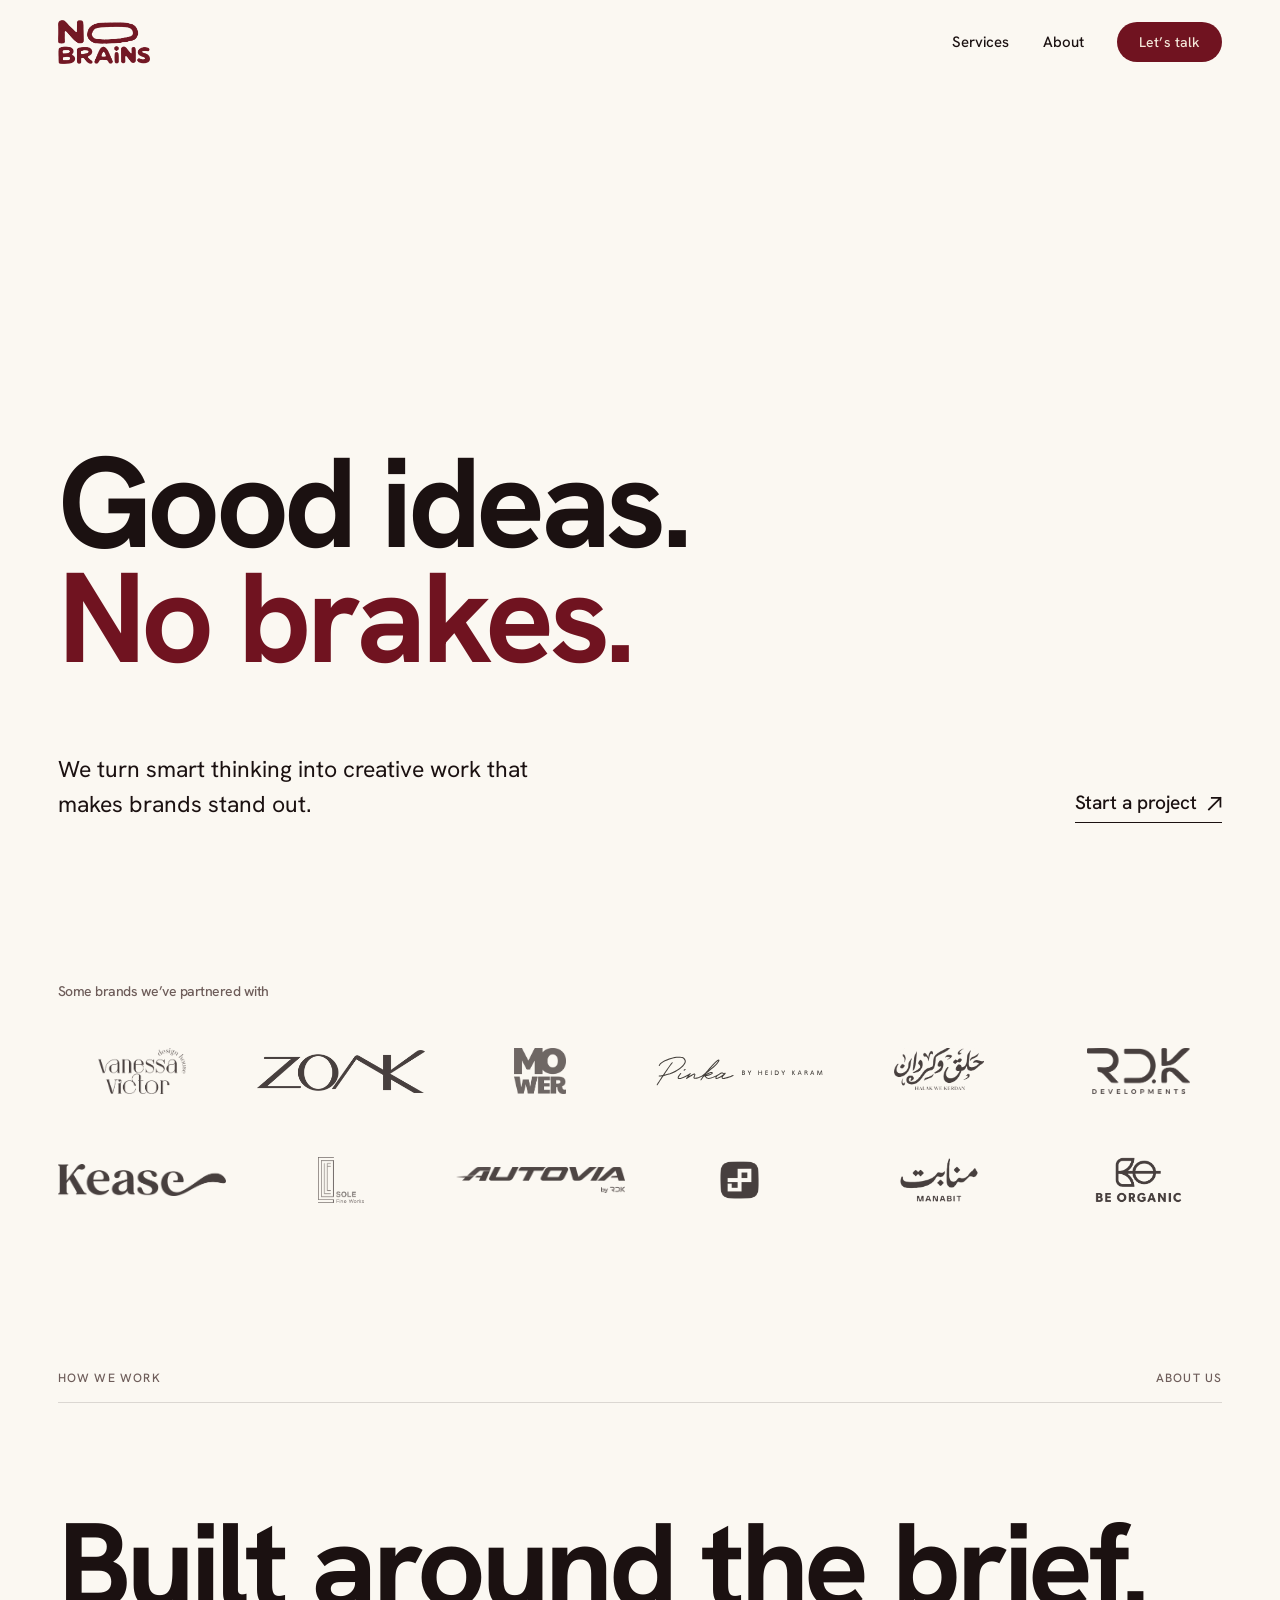
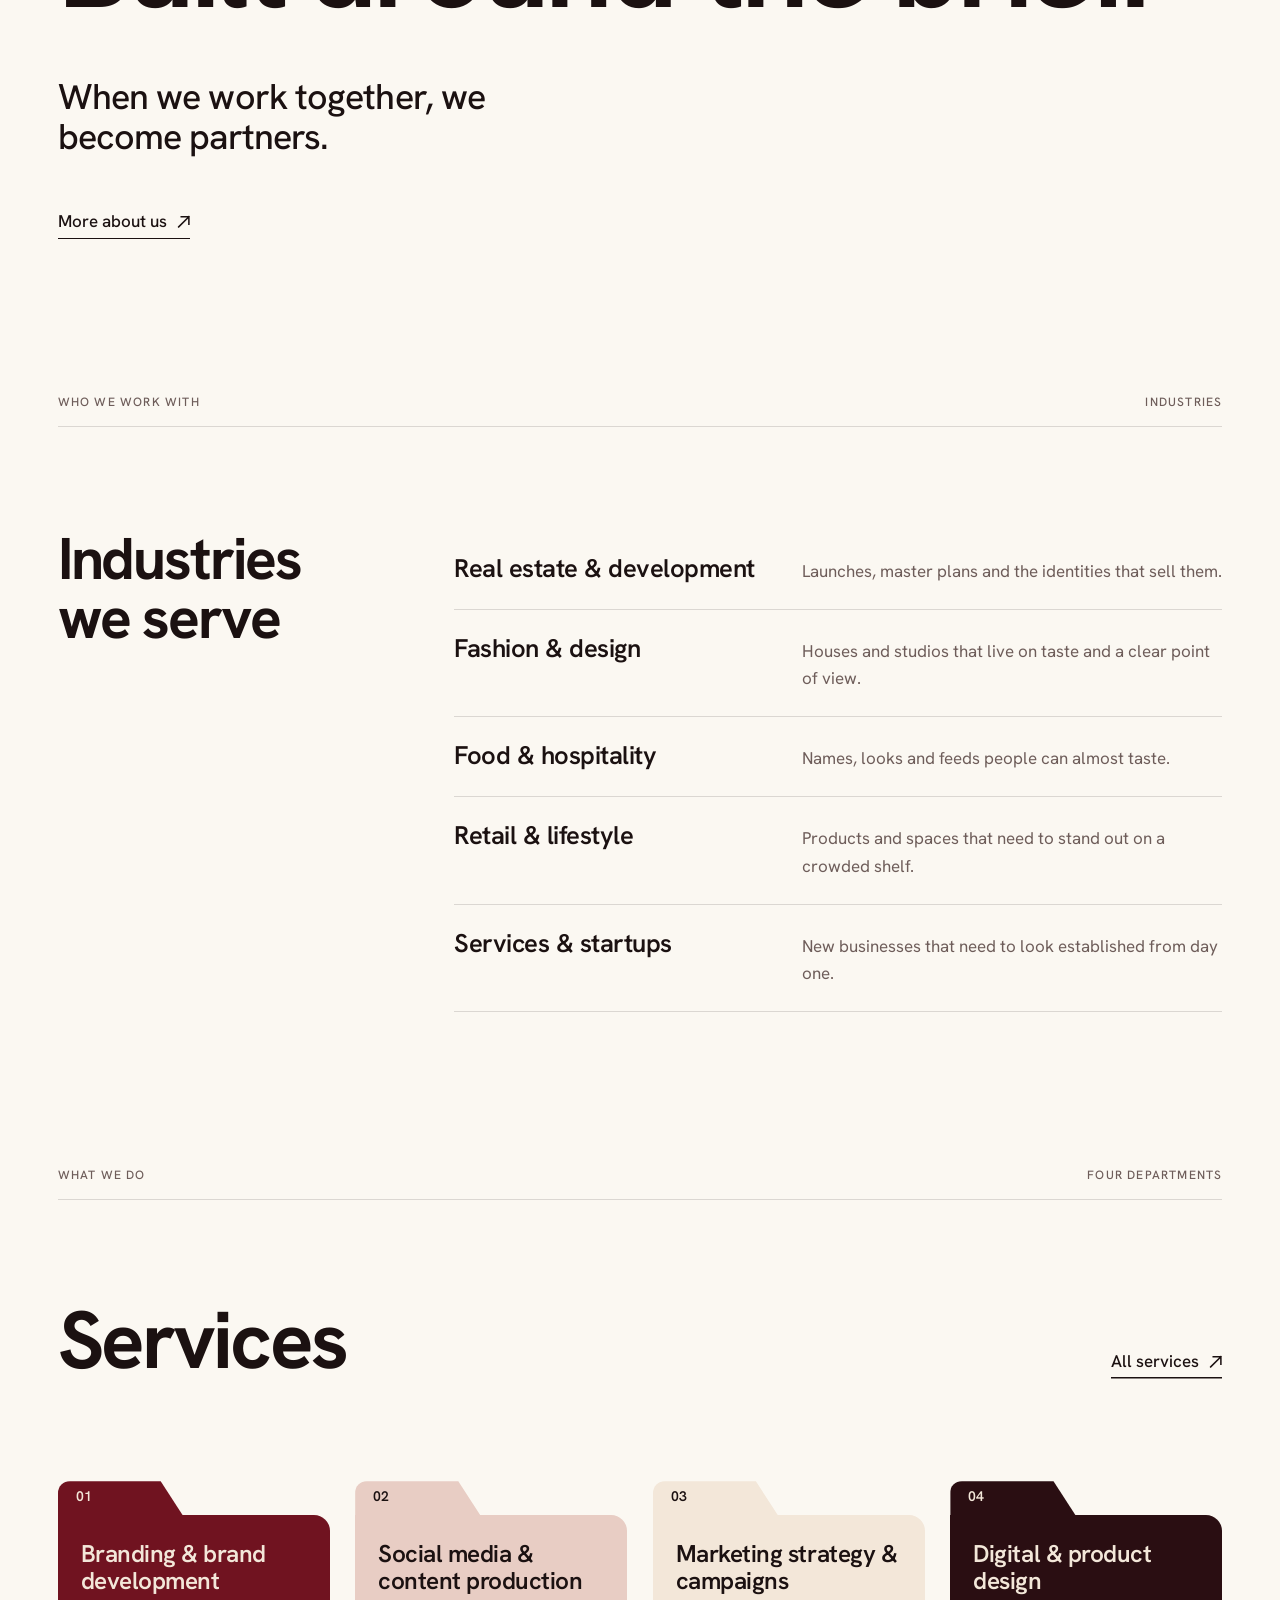
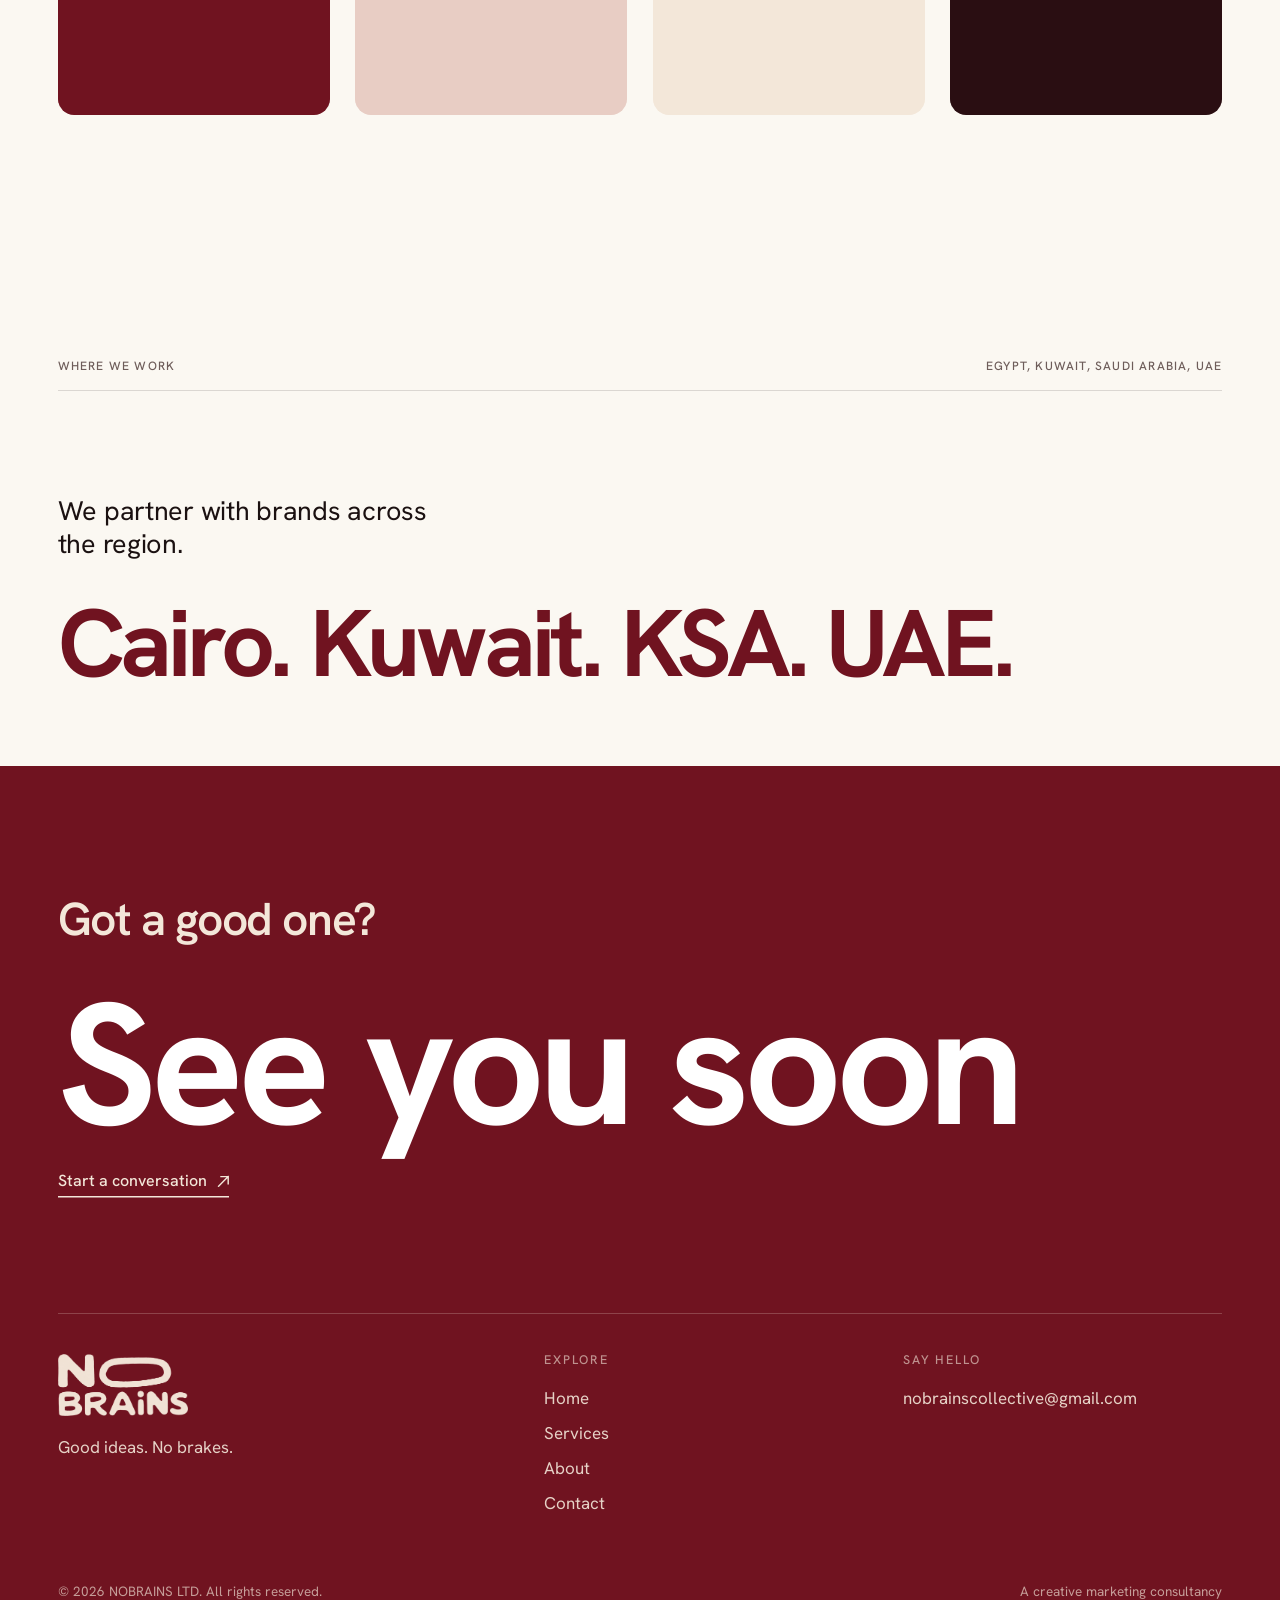
==== index.html @ 253b1537 "Initial commit: NOBRAINS website Static site (HTML, CSS, vanilla JS): home, about, services and cont" ====
<!doctype html>
<html lang="en">
<head>
<meta charset="utf-8">
<meta name="viewport" content="width=device-width, initial-scale=1, viewport-fit=cover">
<title>NOBRAINS — Good ideas. No brakes.</title>
<meta name="description" content="NOBRAINS is a creative marketing consultancy. Branding, social media and content, marketing strategy and digital design, built around the brief.">
<meta name="theme-color" content="#fbf8f2">
<link rel="icon" href="assets/favicon-32.png" sizes="32x32">
<link rel="apple-touch-icon" href="assets/favicon-180.png">
<script>(function(d){try{var s=sessionStorage,n=s.getItem("nbNav"),first=!s.getItem("nbSeen");s.removeItem("nbNav");s.setItem("nbSeen","1");if(first)d.dataset.first="1";if(matchMedia("(prefers-reduced-motion: reduce)").matches)return;var home=/(^|\/)(index\.html)?$/.test(location.pathname);if(n||(first&&!home)){d.classList.add("curtain-on");if(n)d.classList.add("curtain-nav");setTimeout(function(){d.classList.remove("curtain-on","curtain-nav")},7000)}}catch(e){}})(document.documentElement)</script>
<script>(function(d){d.classList.add('js');try{if(d.dataset.first&&!matchMedia('(prefers-reduced-motion: reduce)').matches)d.dataset.intro='stamp'}catch(e){}})(document.documentElement)</script>
<link rel="preconnect" href="https://fonts.googleapis.com">
<link rel="preconnect" href="https://fonts.gstatic.com" crossorigin>
<link href="https://fonts.googleapis.com/css2?family=Hanken+Grotesk:wght@400..800&display=swap" rel="stylesheet">
<link rel="stylesheet" href="assets/css/style.css">
</head>
<body>
<div class="page-curtain" aria-hidden="true"><img src="assets/logo-cream-mark.png" alt="" width="692" height="330"></div>

<svg width="0" height="0" style="position:absolute" aria-hidden="true" focusable="false">
  <filter id="ink" x="-5%" y="-5%" width="110%" height="110%" color-interpolation-filters="sRGB">
    <!-- wobbly edges, like rubber on paper -->
    <feTurbulence type="fractalNoise" baseFrequency=".045" numOctaves="2" seed="3" result="wob"/>
    <feDisplacementMap in="SourceGraphic" in2="wob" scale="5" xChannelSelector="R" yChannelSelector="G" result="rough"/>
    <!-- fine paper grain + big soft patches where the stamp pressed lighter -->
    <feTurbulence type="fractalNoise" baseFrequency=".8" numOctaves="2" seed="11"/>
    <feColorMatrix values="0 0 0 0 0  0 0 0 0 0  0 0 0 0 0  1 0 0 0 0" result="grain"/>
    <feTurbulence type="fractalNoise" baseFrequency=".011 .02" numOctaves="2" seed="29"/>
    <feColorMatrix values="0 0 0 0 0  0 0 0 0 0  0 0 0 0 0  1 0 0 0 0" result="patch"/>
    <feComposite in="grain" in2="patch" operator="arithmetic" k1="0" k2="12" k3="8" k4="-8.2" result="mask"/>
    <feComposite in="rough" in2="mask" operator="in"/>
  </filter>
</svg>
<!-- Intro: the logo is stamped onto the page, every time the home page loads -->
<div class="intro-layer" aria-hidden="true">
  <img class="il-stamp" src="assets/logo-red.png" alt="" width="692" height="330">
</div>

<a class="skip" href="#main">Skip to content</a>

<header class="site-header">
  <div class="wrap">
    <a class="brand" href="index.html" aria-label="NOBRAINS home"><img src="assets/logo-red.png" alt="NOBRAINS" width="92" height="44"></a>
    <nav class="nav" aria-label="Main">
      <!-- portfolio hidden for now: <a href="work.html">Portfolio</a> -->
      <a href="services.html">Services</a>
      <a href="about.html">About</a>
      <a class="btn" href="contact.html">Let’s talk</a>
    </nav>
    <button class="menu-btn" type="button" aria-expanded="false" aria-controls="mobile-menu"><span class="lbl">Menu</span><span class="bars" aria-hidden="true"></span></button>
  </div>
</header>
<div class="mobile-menu" id="mobile-menu">
  <nav aria-label="Mobile">
    <a class="big" href="index.html" aria-current="page">Home</a>
    <!-- portfolio hidden for now: <a class="big" href="work.html">Portfolio</a> -->
    <a class="big" href="services.html">Services</a>
    <a class="big" href="about.html">About</a>
    <a class="big" href="contact.html">Contact</a>
  </nav>
  <div class="mm-foot"><a href="mailto:nobrainscollective@gmail.com">nobrainscollective@gmail.com</a><span>No brakes.</span></div>
</div>

<main id="main" class="page-home">


  <!-- Hero -->
  <section class="hero">
    <div class="wrap">
      <h1 class="t-hero" aria-label="Good ideas. No brakes.">
        <span class="ln">Good ideas.</span>
        <span class="ln"><em>No brakes.</em></span>
      </h1>
      <div class="hero__row">
        <p class="t-body-l">We turn smart thinking into creative work that makes brands stand out.</p>
        <div class="hero__ctas">
          <a class="link link--arrow" href="contact.html">Start a project<svg class="arr" viewBox="0 0 16 16" aria-hidden="true" focusable="false"><path d="M2 14L14 2M5 2H14V11" pathLength="1" fill="none" stroke="currentColor" stroke-width="1.8" stroke-linecap="square" stroke-miterlimit="10"/></svg></a>
          <!-- portfolio hidden for now: <a class="link" href="work.html">See our work</a> -->
        </div>
      </div>
    </div>
  </section>

  <!-- Brands -->
  <section class="brands" aria-labelledby="brands-title">
    <div class="wrap"><h2 class="eyebrow" id="brands-title">Some brands we’ve partnered with</h2></div>
    <div class="wrap">
        <ul class="logos">
          <li><img src="assets/clients/vanessa-victor.png" alt="Vanessa Victor Design House" width="115" height="60" loading="lazy"></li>
          <li><img src="assets/clients/zoak.png" alt="ZOAK" width="165" height="42" loading="lazy"></li>
          <li><img src="assets/clients/mower.png" alt="MOWER" width="72" height="64" loading="lazy"></li>
          <li><img src="assets/clients/pinka.svg" alt="Pinka" width="156" height="30" loading="lazy"></li>
          <li><img src="assets/clients/halak-w-kerdan.png" alt="Halak w Kerdan" width="136" height="69" loading="lazy"></li>
          <li><img src="assets/clients/rdk.png" alt="RDK Developments" width="124" height="56" loading="lazy"></li>
          <li><img src="assets/clients/kease.png" alt="Kease" width="188" height="37" loading="lazy"></li>
          <li><img src="assets/clients/sole.png" alt="SOLE Fine Works" width="64" height="64" loading="lazy"></li>
          <li><img src="assets/clients/autovia.png" alt="Autovia by RDK" width="190" height="30" loading="lazy"></li>
          <li class="is-icon"><img src="assets/clients/packman.png" alt="Packman" width="60" height="60" loading="lazy"></li>
          <li><img src="assets/clients/manabit.png" alt="Manabit" width="100" height="60" loading="lazy"></li>
          <li><img src="assets/clients/be-organic.png" alt="Be Organic" width="113" height="60" loading="lazy"></li>
        </ul>
    </div>
  </section>

  <!-- Selected work: hidden for now. To bring it back, delete this line and the "end hidden" line below.
  <section class="section">
    <div class="wrap">
      <div class="sec-head">
        <h2 class="t-l">Selected work</h2>
        <a class="link" href="work.html">View all work</a>
      </div>
      <div class="grid-work grid-work--lead" data-work-grid data-limit="4"></div>
    </div>
  </section>
  end hidden -->

  <!-- Partnership statement -->
  <section class="section">
    <div class="wrap statement">
      <p class="meta-bar"><span>How we work</span><span>About us</span></p>
      <h2 class="t-xl statement__big">Built around the brief.</h2>
      <p class="t-lead statement__sub">When we work together, we become partners.</p>
      <a class="link link--arrow" href="about.html">More about us<svg class="arr" viewBox="0 0 16 16" aria-hidden="true" focusable="false"><path d="M2 14L14 2M5 2H14V11" pathLength="1" fill="none" stroke="currentColor" stroke-width="1.8" stroke-linecap="square" stroke-miterlimit="10"/></svg></a>
    </div>
  </section>

  <!-- Industries -->
  <section class="section">
    <div class="wrap">
      <p class="meta-bar"><span>Who we work with</span><span>Industries</span></p>
      <div class="industries">
      <h2 class="t-l">Industries we serve</h2>
      <ul class="rows">
        <li><b>Real estate &amp; development</b><span>Launches, master plans and the identities that sell them.</span></li>
        <li><b>Fashion &amp; design</b><span>Houses and studios that live on taste and a clear point of view.</span></li>
        <li><b>Food &amp; hospitality</b><span>Names, looks and feeds people can almost taste.</span></li>
        <li><b>Retail &amp; lifestyle</b><span>Products and spaces that need to stand out on a crowded shelf.</span></li>
        <li><b>Services &amp; startups</b><span>New businesses that need to look established from day one.</span></li>
      </ul>
      </div>
    </div>
  </section>

  <!-- Services -->
  <section class="section">
    <div class="wrap">
      <p class="meta-bar"><span>What we do</span><span>Four departments</span></p>
      <div class="sec-head">
        <h2 class="t-l">Services</h2>
        <a class="link link--arrow" href="services.html">All services<svg class="arr" viewBox="0 0 16 16" aria-hidden="true" focusable="false"><path d="M2 14L14 2M5 2H14V11" pathLength="1" fill="none" stroke="currentColor" stroke-width="1.8" stroke-linecap="square" stroke-miterlimit="10"/></svg></a>
      </div>
      <div class="svc-grid">
        <a class="svc" href="services.html#stage-1"><span class="num">01</span><h3>Branding &amp; brand development</h3><p>We build brands with identity, direction and purpose.</p><ul><li>Brand strategy &amp; positioning</li><li>Brand naming &amp; storytelling</li><li>Logo design &amp; visual identity</li><li>Brand guidelines &amp; brand books</li></ul></a>
        <a class="svc" href="services.html#stage-2"><span class="num">02</span><h3>Social media &amp; content production</h3><p>We make brands impossible to scroll past.</p><ul><li>Social media strategy &amp; management</li><li>Art direction &amp; campaign concepts</li><li>Photography &amp; videography</li><li>Community management &amp; reporting</li></ul></a>
        <a class="svc" href="services.html#stage-3"><span class="num">03</span><h3>Marketing strategy &amp; campaigns</h3><p>Creative ideas backed by business thinking.</p><ul><li>Marketing strategy &amp; consultation</li><li>Market research &amp; competitor analysis</li><li>Go-to-market &amp; launch strategies</li><li>Integrated campaign development</li></ul></a>
        <a class="svc" href="services.html#stage-4"><span class="num">04</span><h3>Digital &amp; product design</h3><p>We turn ideas into functional, thoughtful digital experiences.</p><ul><li>Website design &amp; development</li><li>UX/UI design</li><li>Digital product design</li><li>E-commerce experience design</li></ul></a>
      </div>
    </div>
  </section>

  <!-- Countries -->
  <section class="section countries">
    <div class="wrap">
      <p class="meta-bar"><span>Where we work</span><span>Egypt, Kuwait, Saudi Arabia, UAE</span></p>
      <p class="countries__lead">We partner with brands across the region.</p>
      <h2 class="countries__names">Cairo. Kuwait. KSA. UAE.</h2>
    </div>
  </section>

</main>

<footer class="site-footer">
  <div class="wrap">
    <span class="eyebrow">Got a good one?</span>
    <a class="soon" href="contact.html" aria-label="See you soon. Get in touch"><span class="soon__text">See you soon</span></a>
    <a class="soon__cta" href="contact.html">Start a conversation<svg class="arr" viewBox="0 0 16 16" aria-hidden="true" focusable="false"><path d="M2 14L14 2M5 2H14V11" pathLength="1" fill="none" stroke="currentColor" stroke-width="1.8" stroke-linecap="square" stroke-miterlimit="10"/></svg></a>
    <div class="footer-grid">
      <div>
        <img src="assets/logo-cream-mark.png" alt="NOBRAINS" width="130" height="62" loading="lazy">
        <p class="footer-tag">Good ideas. No brakes.</p>
      </div>
      <div>
        <h4>Explore</h4>
        <ul><li><a href="index.html">Home</a></li><!-- portfolio hidden for now: <li><a href="work.html">Portfolio</a></li> --><li><a href="services.html">Services</a></li><li><a href="about.html">About</a></li><li><a href="contact.html">Contact</a></li></ul>
      </div>
      <div>
        <h4>Say hello</h4>
        <ul><li><a href="mailto:nobrainscollective@gmail.com">nobrainscollective@gmail.com</a></li></ul>
      </div>
    </div>
    <div class="footer-base"><span>© <span data-year>2026</span> NOBRAINS LTD. All rights reserved.</span><span>A creative marketing consultancy</span></div>
  </div>
</footer>

<script src="assets/js/projects.js"></script>
<script src="assets/js/main.js"></script>
<script src="assets/js/curtain.js"></script>
<script src="assets/js/intro.js"></script>
</body>
</html>
---- assets/css/style.css ----
/* ==========================================================================
   NOBRAINS — site styles
   ========================================================================== */

:root {
  --red: #701320;
  --red-2: #e3202a;
  --cream: #f3e7d9;
  --paper: #fbf8f2;
  --blush: #e8cdc4;
  --ink: #1b1111;
  --dark: #1b1111; /* always-dark, for text on light folders */
  --muted: #6e5d5a;
  --line: rgba(27, 17, 17, .14);
  --line-light: rgba(246, 236, 222, .22);

  /* Aptos is the brand font. It ships with Microsoft 365, not as a web font, so it
     only shows on devices that have it installed; everyone else gets Hanken Grotesk,
     the closest open match. To serve real Aptos to everyone, add licensed font files
     with an @font-face rule named "Aptos" above this block. */
  --f-display: Aptos, "Hanken Grotesk", "Segoe UI", system-ui, -apple-system, sans-serif;
  --f-brand: var(--f-display);
  --f-serif: Georgia, "Times New Roman", serif;
  --f-body: Aptos, "Hanken Grotesk", "Segoe UI", system-ui, -apple-system, sans-serif;

  --gutter: clamp(20px, 4.5vw, 64px);
  --max: 1480px;
  --section: clamp(120px, 16vw, 250px);

  --ease: cubic-bezier(.22, .61, .36, 1);
  --ease-out: cubic-bezier(.16, 1, .3, 1);
  --ease-io: cubic-bezier(.76, 0, .24, 1);
}

*, *::before, *::after { box-sizing: border-box; margin: 0; padding: 0; }
html { -webkit-text-size-adjust: 100%; }
body {
  font: 400 17px/1.6 var(--f-body);
  color: var(--ink);
  background: var(--paper);
  -webkit-font-smoothing: antialiased;
  overflow-x: hidden;
}
img, svg { display: block; max-width: 100%; }
a { color: inherit; text-decoration: none; }
button, input, select, textarea { font: inherit; color: inherit; }
ul, ol { list-style: none; }
::selection { background: var(--red); color: var(--cream); }
:focus-visible { outline: 2px solid var(--red-2); outline-offset: 4px; border-radius: 4px; }

.skip { position: absolute; left: -9999px; top: 12px; z-index: 200; background: var(--ink); color: var(--cream); padding: 10px 16px; border-radius: 999px; }
.skip:focus { left: 12px; }
.sr-only { position: absolute; width: 1px; height: 1px; overflow: hidden; clip: rect(0 0 0 0); white-space: nowrap; }

.wrap { width: 100%; max-width: var(--max); margin: 0 auto; padding: 0 var(--gutter); }

/* ---------- Type ---------------------------------------------------------- */

.display, h1, h2, h3 {
  font-family: var(--f-display);
  font-weight: 700;
  letter-spacing: -.035em;
  line-height: .95;
}

.t-hero { font-family: var(--f-brand); font-size: clamp(52px, 10vw, 170px); line-height: .9; }
.t-xl   { font-size: clamp(42px, 6.8vw, 112px); }
.t-l    { font-size: clamp(38px, 6.3vw, 106px); }
.t-m    { font-size: clamp(30px, 3.6vw, 56px); line-height: 1; }
.t-s    { font-size: clamp(22px, 2vw, 28px); line-height: 1.1; letter-spacing: -.02em; }
.t-lead { font-family: var(--f-display); font-weight: 500; font-size: clamp(26px, 3.1vw, 50px); line-height: 1.12; letter-spacing: -.025em; }
.t-body-l { font-size: clamp(18px, 1.45vw, 21px); line-height: 1.55; }
.muted { color: var(--muted); }

.eyebrow {
  display: inline-block;
  font: 500 14px/1.3 var(--f-body);
}

/* ---------- Buttons & links ---------------------------------------------- */

.btn {
  --bg: var(--red); --fg: var(--cream);
  display: inline-flex; align-items: center; gap: 12px;
  padding: 17px 28px;
  background: var(--bg); color: var(--fg);
  border: 0; border-radius: 999px; cursor: pointer;
  font: 500 15px/1 var(--f-body); letter-spacing: .01em;
}
.btn:hover { --bg: var(--ink); }
.btn--light { --bg: var(--cream); --fg: var(--red); }
.btn--light:hover { --bg: var(--paper); --fg: var(--ink); }
.btn--ghost { background: transparent; color: currentColor; box-shadow: inset 0 0 0 1.5px currentColor; }
.btn--ghost:hover { background: var(--ink); color: var(--cream); box-shadow: none; }

.link {
  display: inline-flex; align-items: center; gap: 10px;
  font-weight: 500;
  background: linear-gradient(currentColor, currentColor) 0 100% / 100% 1.5px no-repeat;
  padding-bottom: 4px;
}
.link:hover { color: var(--red); }
.hero__ctas .link { font-size: clamp(18px, 1.5vw, 22px); }
.bg-red .link:hover { color: var(--blush); }

/* ---------- Header -------------------------------------------------------- */

.site-header {
  position: fixed; inset: 0 0 auto; z-index: 100;
  color: var(--red);
}
.site-header.is-scrolled { background: var(--paper); box-shadow: 0 1px 0 var(--line); }
.site-header .wrap { display: flex; align-items: center; justify-content: space-between; height: 84px; }
.brand img { width: 92px; height: auto; }
.nav { display: flex; align-items: center; gap: clamp(20px, 2.6vw, 40px); }
.nav a:not(.btn) { position: relative; font-weight: 500; font-size: 15px; color: var(--ink); }
.nav a:not(.btn):hover, .nav a:not(.btn)[aria-current="page"] { color: var(--red); }
.nav .btn[aria-current="page"] { --bg: var(--ink); }
.nav .btn { padding: 13px 22px; font-size: 14px; }

.menu-btn { display: none; align-items: center; gap: 10px; background: none; border: 0; cursor: pointer; font-weight: 500; font-size: 15px; color: var(--ink); padding: 10px 0; }
.menu-btn span.bars { position: relative; width: 26px; height: 10px; }
.menu-btn span.bars::before, .menu-btn span.bars::after { content: ""; position: absolute; left: 0; right: 0; height: 1.5px; background: currentColor; }
.menu-btn span.bars::before { top: 0; }
.menu-btn span.bars::after { top: 8.5px; }
.menu-open .menu-btn span.bars::before { top: 4.25px; transform: rotate(45deg); }
.menu-open .menu-btn span.bars::after { top: 4.25px; transform: rotate(-45deg); }

.mobile-menu {
  position: fixed; inset: 0; z-index: 90;
  background: var(--cream);
  display: flex; flex-direction: column; justify-content: flex-end;
  padding: 120px var(--gutter) 40px;
  visibility: hidden;
}
.menu-open .mobile-menu { visibility: visible; }
.mobile-menu a.big { display: block; font-family: var(--f-display); font-weight: 700; font-size: clamp(44px, 12vw, 80px); line-height: 1.05; letter-spacing: -.035em; color: var(--ink); }
.mobile-menu a.big[aria-current="page"] { color: var(--red); }
.mobile-menu .mm-foot { display: flex; justify-content: space-between; align-items: center; margin-top: 40px; padding-top: 24px; border-top: 1px solid var(--line); font-size: 15px; }
.menu-open { overflow: hidden; }

/* headline lines */
.ln { display: block; }

/* ---------- Generic sections --------------------------------------------- */

.section { padding: var(--section) 0; }
.section--tight { padding: clamp(72px, 9vw, 140px) 0; }
.bg-cream { background: var(--cream); }
.bg-red { background: var(--red); color: var(--cream); }
.bg-ink { background: var(--ink); color: var(--cream); }
.rule { border: 0; border-top: 1px solid var(--line); }

.sec-head { display: flex; align-items: flex-end; justify-content: space-between; gap: 32px; flex-wrap: wrap; margin-bottom: clamp(64px, 8vw, 120px); }
.sec-head .eyebrow { margin-bottom: 22px; }

.page-hero { padding: clamp(120px, 13vw, 170px) 0 clamp(64px, 8vw, 120px); }
.page-hero .eyebrow { margin-bottom: 28px; color: var(--red); }
.page-hero__row { display: grid; grid-template-columns: 1.2fr 1fr; gap: clamp(32px, 6vw, 96px); align-items: end; margin-top: clamp(40px, 5vw, 72px); }

/* ---------- Home hero ----------------------------------------------------- */

.hero { min-height: 100svh; display: flex; flex-direction: column; justify-content: flex-end; padding: 140px 0 40px; }
.hero .eyebrow { color: var(--red); margin-bottom: clamp(28px, 4vw, 48px); }
.hero h1 { color: var(--ink); }
.hero h1 em { color: var(--red); }

h1 em, h2 em { font-style: normal; color: var(--red); }
.bg-red h2 em, .bg-ink h2 em { color: var(--blush); }
.menu-open .site-header { background: transparent; box-shadow: none; backdrop-filter: none; }

.hero__row { display: grid; grid-template-columns: 1fr auto; gap: 40px; align-items: end; margin-top: clamp(40px, 6vw, 80px); }
.hero__row p { max-width: 38ch; font-size: clamp(20px, 1.8vw, 26px); }
.hero__ctas { display: flex; gap: 22px; align-items: center; flex-wrap: wrap; }
.hero__strip { display: flex; flex-wrap: wrap; gap: 12px 40px; margin-top: clamp(48px, 7vw, 96px); padding-top: 22px; border-top: 1px solid var(--line); font-size: 14px; color: var(--muted); }
.hero__strip li { display: flex; gap: 10px; }
.hero__strip li b { color: var(--red); font-weight: 500; }

/* Client logos: one still row */
.brands { padding-block: clamp(40px, 6vw, 72px); }
.brands .eyebrow { color: var(--muted); margin-bottom: clamp(24px, 3vw, 36px); }
/* twelve logos in two even rows of six; four rows of three on smaller screens */
.logos { display: grid; grid-template-columns: repeat(6, 1fr); align-items: center; gap: clamp(20px, 3vw, 44px) clamp(20px, 2.4vw, 44px); }
.logos li { display: grid; place-items: center; height: clamp(56px, 5.5vw, 96px); }
.logos li { min-width: 0; }
.logos img { width: auto; height: auto; max-width: 100%; max-height: clamp(36px, 3.6vw, 60px); object-fit: contain; opacity: .8; }
@media (max-width: 1180px) {
  .logos { grid-template-columns: repeat(3, 1fr); gap: clamp(28px, 5vw, 48px) clamp(32px, 8vw, 96px); }
  .logos li { height: clamp(44px, 7vw, 64px); }
}

/* ---------- Statement ----------------------------------------------------- */

/* the slogan as the headline, the partner sentence under it */
.statement { display: block; }
.statement__big { font-family: var(--f-brand); font-size: clamp(46px, 9.4vw, 162px); line-height: 1; }
.statement__sub { font-weight: 500; max-width: 24ch; margin-top: clamp(32px, 4vw, 56px); font-size: clamp(24px, 2.8vw, 44px); }
.statement .link { margin-top: clamp(32px, 4vw, 56px); }

/* small meta line at the top of a section: section number, the studio and a plain label */
.meta-bar { display: flex; justify-content: space-between; gap: 16px; padding-bottom: 14px; margin-bottom: clamp(56px, 8vw, 120px); border-bottom: 1px solid var(--line); font-size: 12px; font-weight: 500; letter-spacing: .1em; text-transform: uppercase; color: var(--muted); }
.meta-bar span:last-child { text-align: right; }

/* ruled list with a heading on the left (industries, story) */
.industries { display: grid; grid-template-columns: 1fr 2.4fr; gap: clamp(32px, 6vw, 96px); }
.industries h2 { font-size: clamp(36px, 4.6vw, 76px); line-height: 1; }
.rows { border-top: 0; }
.rows li { display: grid; grid-template-columns: 1fr 1.3fr; gap: 24px; align-items: baseline; padding: 24px 0; border-bottom: 1px solid var(--line); }
.rows b { font: 600 clamp(20px, 2vw, 30px)/1.15 var(--f-display); letter-spacing: -.02em; }
.rows span { color: var(--muted); font-size: 17px; }

/* gentle fade-in as sections scroll into view */
.js .fade { opacity: 0; transform: translateY(14px); transition: opacity .7s ease, transform .7s ease; }
.js .fade.is-in { opacity: 1; transform: none; }
@media (prefers-reduced-motion: reduce) { .js .fade { opacity: 1; transform: none; transition: none; } }

/* ---------- Project cards & art placeholders ------------------------------ */

.grid-work { display: grid; grid-template-columns: 1fr 1fr; gap: clamp(28px, 4vw, 64px) clamp(20px, 3vw, 48px); }
.grid-work--3 { grid-template-columns: repeat(3, 1fr); }
/* home: the first project runs full width, the rest sit three across */
.grid-work--lead { grid-template-columns: repeat(3, 1fr); }
.grid-work--lead > :first-child { grid-column: 1 / -1; }
.grid-work--lead > :first-child .card__media { aspect-ratio: 16 / 8; }
.grid-work--lead > :not(:first-child) .card__media { aspect-ratio: 4 / 3; }

.card { display: block; }
.card__media { position: relative; overflow: hidden; border-radius: 6px; aspect-ratio: 4 / 5; }
.card__media .art { transition: transform 1.2s var(--ease-out); }
.card:hover .card__media .art { transform: scale(1.035); }
/* a short clip of the project fades in over the cover while the card is hovered */
.card__video { position: absolute; inset: 0; width: 100%; height: 100%; object-fit: cover; opacity: 0; transition: opacity .3s var(--ease); }
.card.is-playing .card__video { opacity: 1; }
.card__view {
  position: absolute; right: 18px; bottom: 18px;
  display: inline-flex; align-items: center; gap: 8px;
  padding: 10px 16px; border-radius: 999px; background: var(--paper); color: var(--ink);
  font-size: 13px; font-weight: 500;
  opacity: 0; transform: translateY(6px);
  transition: opacity .4s var(--ease), transform .4s var(--ease);
}
.card:hover .card__view, .card:focus-visible .card__view { opacity: 1; transform: none; }
.card__meta { display: flex; justify-content: space-between; align-items: baseline; gap: 16px; margin-top: 18px; }
.card__meta h3 { font-size: clamp(22px, 2vw, 30px); letter-spacing: -.025em; line-height: 1.1; }
.card__meta span { font-size: 14px; color: var(--muted); white-space: nowrap; }
.card__tags { margin-top: 6px; font-size: 14px; color: var(--muted); }
.grid-work--3 .card__media { aspect-ratio: 4 / 3; }

.art {
  position: absolute; inset: 0;
  background: var(--bg, var(--red));
  color: var(--fg, var(--cream));
  display: grid; place-items: center;
}
.art svg { width: 46%; height: auto; }
.art--wide svg { width: 30%; }
.art__label {
  position: absolute; left: 16px; top: 16px;
  font-size: 11.5px; letter-spacing: .12em; text-transform: uppercase;
  opacity: .7;
}
.art.s-pos-1 svg { transform: translate(-22%, 14%) scale(1.25); }
.art.s-pos-2 svg { transform: translate(24%, -18%) scale(.8); }
.art.s-pos-3 svg { transform: rotate(-12deg) scale(1.5); }
.art.s-pos-4 svg { transform: translate(0, 30%) scale(1.9); }

/* ---------- Services list (home) ------------------------------------------ */

/* four services as closed folders; hover (or keyboard focus) opens one to show what is inside.
   An open folder is taller on narrower screens, where the text wraps more. */
:root { --fold-open: clamp(370px, calc(370px + (1440px - 100vw) * .45), 470px); }
.svc-grid { display: grid; grid-template-columns: repeat(4, 1fr); gap: clamp(16px, 2vw, 32px); align-items: start; min-height: calc(234px + max(0px, var(--fold-open) - 200px - clamp(96px, 12vw, 192px))); padding-top: 34px; }
.svc {
  --bg: var(--blush); --fg: var(--dark);
  position: relative; display: block; height: 200px; overflow: visible;
  padding: 26px clamp(18px, 1.8vw, 28px) 0;
  background: var(--bg); color: var(--fg); border-radius: 0 16px 16px 16px;
  transition: height 1.2s var(--ease-io) .1s, transform .7s var(--ease-out);
}
.svc::before { /* the tab */
  content: ""; position: absolute; left: 0; bottom: 100%; width: 46%; height: 34px;
  background: var(--bg); border-radius: 12px 0 0 0;
  clip-path: polygon(0 0, calc(100% - 22px) 0, 100% 100%, 0 100%);
}
.svc:nth-child(1) { --bg: var(--red); --fg: var(--cream); }
.svc:nth-child(2) { --bg: var(--blush); }
.svc:nth-child(3) { --bg: var(--cream); }
.svc:nth-child(4) { --bg: #2a0e12; --fg: var(--cream); }
.svc .num { position: absolute; left: 18px; bottom: calc(100% + 8px); font-size: 14px; font-weight: 600; color: var(--fg); z-index: 1; }
.svc h3 { font-size: clamp(22px, 1.9vw, 28px); font-weight: 600; letter-spacing: -.02em; line-height: 1.1; min-height: 2.2em; }
.svc p, .svc ul { opacity: 0; transform: translateY(14px); transition: opacity .4s ease, transform .6s var(--ease-out); }
.svc p { margin-top: 10px; font-size: 16px; opacity: 0; }
.svc ul { margin-top: 12px; font-size: 15px; }
.svc li { padding: 7px 0; border-top: 1px solid currentColor; border-top-color: color-mix(in srgb, currentColor 25%, transparent); }
.svc:hover, .svc:focus-visible { height: var(--fold-open); transform: translateY(-6px); }
.svc:hover p, .svc:hover ul, .svc:focus-visible p, .svc:focus-visible ul { opacity: 1; transform: none; }
.svc:hover p, .svc:focus-visible p { transition-delay: .6s; }
.svc:hover ul, .svc:focus-visible ul { transition-delay: .75s; }
/* touch screens and narrow layouts have no hover, so the folders stay open */
@media (hover: none), (max-width: 1080px) {
  .svc-grid { min-height: 0; grid-template-columns: 1fr 1fr; row-gap: 56px; }
  .svc { height: auto; padding-bottom: 24px; }
  .svc p, .svc ul { opacity: 1; transform: none; }
  .svc:hover, .svc:focus-visible { height: auto; transform: none; }
  .svc h3 { min-height: 0; }
}
@media (max-width: 560px) { .svc-grid { grid-template-columns: 1fr; } }

.stages-list { border-top: 1px solid var(--line); }
.stage-row {
  display: grid; grid-template-columns: 90px 1.1fr 1fr; gap: 24px; align-items: center;
  padding: clamp(26px, 3vw, 40px) 0; border-bottom: 1px solid var(--line);
}
.stage-row .num { font-size: 14px; font-weight: 500; color: var(--muted); }
.stage-row h3 { font-size: clamp(30px, 3.6vw, 56px); letter-spacing: -.035em; }
.stage-row p { color: var(--muted); max-width: 40ch; }
.stage-row:hover h3 { color: var(--red); }

/* ---------- Name band ----------------------------------------------------- */

.name-band { padding-block: clamp(120px, 16vw, 260px); }
.name-band h2 { font-size: clamp(56px, 12vw, 220px); line-height: .88; letter-spacing: -.05em; max-width: 11ch; }
.name-band p { margin-top: clamp(28px, 3vw, 48px); font: 500 clamp(20px, 2vw, 30px)/1.25 var(--f-display); letter-spacing: -.02em; color: var(--blush); max-width: 30ch; }

/* ---------- About ----------------------------------------------------------- */

.two-col { display: grid; grid-template-columns: 1fr 1fr; gap: clamp(32px, 6vw, 96px); }
.two-col p + p { margin-top: 1.1em; }

.principles { counter-reset: p; display: grid; grid-template-columns: repeat(2, 1fr); gap: 0 clamp(32px, 5vw, 80px); }
.principle { padding: 36px 0 44px; border-top: 1px solid var(--line-light); display: grid; grid-template-columns: 64px 1fr; gap: 20px; }
.principle .num { font-size: 14px; font-weight: 500; line-height: 1.6; color: var(--blush); }
.principle h3 { font-size: clamp(26px, 2.5vw, 38px); margin-bottom: 14px; }
.principle p { opacity: .82; max-width: 44ch; }

.process { display: grid; grid-template-columns: repeat(4, 1fr); gap: 0; }
.process li { padding: 32px clamp(16px, 2vw, 32px) 8px 0; }
.process li + li { padding-left: clamp(16px, 2vw, 32px); border-left: 1px solid var(--line); }
.process .num { display: block; font-size: 14px; font-weight: 500; color: var(--muted); margin-bottom: 18px; }
.process h3 { font-size: 26px; letter-spacing: -.025em; margin-bottom: 12px; }
.process p { color: var(--muted); font-size: 16px; }

.team { display: grid; grid-template-columns: repeat(4, 1fr); gap: clamp(16px, 2vw, 32px); }
.team .card__media { aspect-ratio: 3 / 4; }
.team h3 { font-size: 22px; letter-spacing: -.02em; margin-top: 16px; }
.team p { font-size: 15px; color: var(--muted); }

/* ---------- Services page ---------------------------------------------------- */

.stage { display: grid; grid-template-columns: 1fr 1.25fr; gap: clamp(32px, 6vw, 110px); padding: clamp(72px, 9vw, 130px) 0; border-top: 1px solid var(--line); }
.stage:first-child { border-top: 0; padding-top: 0; }
.stage__side { position: sticky; top: 120px; align-self: start; }
.stage__num { display: block; font-size: 14px; font-weight: 500; color: var(--muted); margin-bottom: 18px; }
.stage__side h2 { font-size: clamp(36px, 4.2vw, 64px); line-height: 1; margin-bottom: 22px; }
.stage__side p { max-width: 36ch; }
.deliverables { border-top: 0; }
.deliverables li { display: grid; grid-template-columns: 1fr auto; gap: 20px; align-items: baseline; padding: 20px 0; border-bottom: 1px solid var(--line); font-size: clamp(18px, 1.5vw, 22px); }
.deliverables li span { font-size: 13px; color: var(--muted); letter-spacing: .06em; }
.deliverables-group { font-size: 12.5px; letter-spacing: .14em; text-transform: uppercase; color: var(--red); margin: 40px 0 12px; }
.deliverables-group:first-child { margin-top: 0; }

.chip { display: inline-flex; align-items: baseline; gap: 8px; padding: 0 0 5px; border: 0; background: linear-gradient(currentColor, currentColor) 0 100% / 100% 1.5px no-repeat; font-size: 15px; font-weight: 500; }
.chip:hover { color: var(--red); }
.chip i { font-style: normal; font-weight: 500; color: var(--red); }

/* ---------- Work page --------------------------------------------------------- */

.filters { display: flex; flex-wrap: wrap; gap: 10px; margin-bottom: clamp(40px, 5vw, 72px); }
.filter { padding: 11px 20px; border-radius: 999px; border: 1px solid var(--line); background: transparent; cursor: pointer; font-size: 14.5px; font-weight: 500; }
.filter:hover { border-color: var(--ink); }
.filter[aria-pressed="true"] { background: var(--ink); color: var(--cream); border-color: var(--ink); }
.note { margin-top: clamp(56px, 6vw, 96px); padding: 22px 26px; border-radius: 16px; background: var(--cream); font-size: 15px; color: var(--muted); max-width: 70ch; }
.note b { color: var(--ink); font-weight: 500; }

/* ---------- Case study ------------------------------------------------------- */

.cs-hero { padding: clamp(140px, 16vw, 210px) 0 clamp(40px, 5vw, 64px); }
.cs-back { display: inline-flex; gap: 10px; align-items: center; font-size: 14px; font-weight: 500; margin-bottom: clamp(40px, 5vw, 64px); }
.cs-back:hover { color: var(--red); }
.meta-row { display: flex; flex-wrap: wrap; gap: 12px 32px; margin-bottom: 28px; }
.cs-hero h1 { font-size: clamp(60px, 11vw, 180px); }
.cs-tagline { font-family: var(--f-display); font-weight: 500; font-size: clamp(24px, 2.6vw, 40px); line-height: 1.15; letter-spacing: -.02em; color: var(--muted); margin-top: 22px; max-width: 28ch; }
.cs-media { position: relative; overflow: hidden; border-radius: 6px; }
.cs-media--hero { aspect-ratio: 16 / 8; }
.cs-media--full { aspect-ratio: 16 / 9; }
.cs-info { display: grid; grid-template-columns: 1fr 2fr; gap: clamp(32px, 6vw, 96px); }
.cs-facts { display: grid; gap: 0; align-content: start; border-top: 1px solid var(--line); }
.cs-facts div { display: grid; grid-template-columns: 110px 1fr; gap: 16px; padding: 16px 0; border-bottom: 1px solid var(--line); font-size: 15.5px; }
.cs-facts dt { color: var(--muted); }
.cs-facts dd { font-weight: 500; }
.cs-points { display: grid; grid-template-columns: 1fr 1fr; gap: clamp(32px, 5vw, 80px); margin-top: clamp(64px, 7vw, 110px); }
.cs-points h2 { font-size: clamp(30px, 3vw, 46px); margin-bottom: 28px; }
.cs-points li { padding: 22px 0; border-top: 1px solid var(--line); display: grid; grid-template-columns: 48px 1fr; gap: 12px; }
.cs-points li .num { font-size: 14px; font-weight: 500; color: var(--muted); line-height: 2; }
.cs-points li b { display: block; font-family: var(--f-display); font-size: 22px; letter-spacing: -.02em; font-weight: 600; margin-bottom: 4px; }
.cs-points li p { color: var(--muted); font-size: 16px; }

.cs-block { display: grid; grid-template-columns: 1fr 2fr; gap: clamp(32px, 6vw, 96px); margin-bottom: clamp(40px, 5vw, 64px); }
.cs-block h2 { font-size: clamp(36px, 4.4vw, 70px); }
.cs-block .eyebrow { color: var(--red); margin-bottom: 20px; }
.cs-gallery { display: grid; gap: clamp(12px, 1.4vw, 20px); }
.cs-gallery--2 { grid-template-columns: 1fr 1fr; }
.cs-gallery--2 .cs-media { aspect-ratio: 4 / 5; }
.cs-gallery--3 { grid-template-columns: 1.4fr 1fr; grid-template-rows: auto auto; }
.cs-gallery--3 .cs-media:first-child { grid-row: span 2; }
.cs-gallery--3 .cs-media { aspect-ratio: 4 / 3; }
.cs-gallery--3 .cs-media:first-child { aspect-ratio: auto; min-height: 100%; }
.cs-gallery--1 .cs-media { aspect-ratio: 16 / 9; }

.cs-band { padding: clamp(80px, 9vw, 140px) 0; margin: clamp(40px, 5vw, 64px) 0; }
.cs-links { display: flex; justify-content: center; gap: 14px; flex-wrap: wrap; }

/* website screens */
.web-grid { display: grid; grid-template-columns: 1fr 1fr; gap: clamp(16px, 2vw, 28px); }
.web-grid .browser:first-child { grid-column: 1 / -1; }
.browser { background: #fff; border-radius: 10px; overflow: hidden; box-shadow: 0 0 0 1px var(--line), 0 40px 70px -40px rgba(27, 17, 17, .35); }
.browser__bar { display: flex; align-items: center; gap: 6px; height: 34px; padding: 0 14px; background: #efe9e0; border-bottom: 1px solid var(--line); }
.browser__bar span { width: 10px; height: 10px; border-radius: 50%; background: #d8cdbf; }
.browser__bar em { margin-left: 12px; font-style: normal; font-size: 12px; color: var(--muted); background: rgba(255, 255, 255, .7); padding: 3px 14px; border-radius: 999px; }
.browser img { width: 100%; height: auto; }
.web-row { display: grid; grid-template-columns: minmax(0, .7fr) minmax(0, 1.3fr); gap: clamp(24px, 4vw, 64px); align-items: center; margin-top: clamp(40px, 5vw, 72px); }
.phone { width: min(100%, 290px); margin: 0 auto; padding: 9px; border-radius: 40px; background: var(--ink); box-shadow: 0 40px 70px -40px rgba(27, 17, 17, .5); }
.phone img { width: 100%; height: auto; border-radius: 32px; }
.brandkit { background: var(--paper); border-radius: 22px; padding: clamp(24px, 3vw, 44px); }
.brandkit .eyebrow { color: var(--red); margin-bottom: 26px; }
.swatches { display: grid; grid-template-columns: repeat(var(--n, 4), 1fr); gap: 14px; }
.swatches span { display: block; aspect-ratio: 1; border-radius: 999px; box-shadow: inset 0 0 0 1px var(--line); margin-bottom: 12px; }
.swatches b, .specimens b { display: block; font-weight: 500; font-size: 15px; }
.swatches small, .specimens small { color: var(--muted); font-size: 13px; }
.specimens { display: grid; grid-template-columns: 1fr 1fr; gap: 20px; margin-top: 32px; padding-top: 28px; border-top: 1px solid var(--line); }
.specimens li { display: flex; align-items: center; gap: 16px; }
.specimens .aa { font-size: 56px; line-height: 1; color: #1f1d1a; }

/* instagram */
.ig-head { display: flex; align-items: center; gap: 16px; flex-wrap: wrap; margin-bottom: 24px; }
.ig-head > div { flex: 1; min-width: 200px; }
.ig-head b { display: block; font-weight: 500; }
.ig-head small { color: var(--muted); font-size: 14px; }
.ig-avatar { width: 58px; height: 58px; border-radius: 50%; display: grid; place-items: center; background: #f3eee6; box-shadow: 0 0 0 1px var(--line); font-family: "Cormorant Garamond", var(--f-serif); font-size: 22px; letter-spacing: .04em; color: #1f1d1a; }
.ig-avatar { overflow: hidden; }
.ig-avatar img { width: 100%; height: 100%; object-fit: cover; }
.ig-grid { display: grid; grid-template-columns: repeat(4, 1fr); gap: 6px; }
.brand-row { display: grid; grid-template-columns: minmax(0, 1.1fr) minmax(0, .9fr); gap: clamp(24px, 4vw, 64px); align-items: center; margin-top: clamp(40px, 5vw, 72px); }
.brand-fig { margin: 0; border-radius: 22px; overflow: hidden; box-shadow: 0 40px 70px -40px rgba(27, 17, 17, .45); }
.brand-fig img { display: block; width: 100%; height: auto; }
.specimens .aa[lang="ar"] { font-size: 50px; line-height: 1.2; }
.ig-tile { position: relative; aspect-ratio: 1; overflow: hidden; border: 0; padding: 0; cursor: pointer; background: var(--cream); display: block; }
.ig-tile img { width: 100%; height: 100%; object-fit: cover; }
.ig-type { position: absolute; top: 10px; right: 10px; width: 22px; height: 22px; color: #fff; filter: drop-shadow(0 1px 3px rgba(0, 0, 0, .45)); }
.ig-hover { position: absolute; inset: 0; display: grid; place-items: center; background: rgba(27, 17, 17, .38); color: #fff; font-size: 14px; font-weight: 500; letter-spacing: .04em; opacity: 0; transition: opacity .35s var(--ease); }
.ig-tile:hover .ig-hover, .ig-tile:focus-visible .ig-hover { opacity: 1; }
.ig-modal { margin: auto; border: 0; padding: 0; background: var(--paper); border-radius: 18px; width: min(420px, 94vw); overflow: visible; }
.ig-modal::backdrop { background: rgba(27, 17, 17, .78); }
.ig-modal iframe { display: block; width: 100%; height: min(760px, 78vh); border: 0; border-radius: 18px 18px 0 0; background: #fff; }
.ig-open { display: block; text-align: center; padding: 14px; font-size: 14px; font-weight: 500; }
.ig-close { position: absolute; top: -16px; right: -16px; width: 40px; height: 40px; border-radius: 999px; border: 0; background: var(--cream); color: var(--ink); font-size: 22px; line-height: 1; cursor: pointer; box-shadow: 0 6px 18px rgba(0, 0, 0, .25); }

.cs-outcome { text-align: center; }
.cs-outcome h2 { font-size: clamp(40px, 6vw, 96px); max-width: 16ch; margin: 22px auto 0; }
.cs-outcome p { margin: 26px auto 36px; max-width: 52ch; opacity: .85; }

/* ---------- Contact ------------------------------------------------------------ */

.contact-grid { display: grid; grid-template-columns: 1fr 1.35fr; gap: clamp(40px, 7vw, 120px); align-items: start; }
.contact-side .eyebrow { display: flex; }
[id] { scroll-margin-top: 110px; }
.err { font-style: normal; }
.contact-side .mail { display: inline-block; font-family: var(--f-display); font-weight: 600; font-size: clamp(22px, 2.2vw, 32px); letter-spacing: -.02em; margin: 18px 0 56px; word-break: break-all; }
.next-steps li { display: grid; grid-template-columns: 48px 1fr; gap: 12px; padding: 22px 0; border-top: 1px solid var(--line); }
.next-steps .num { font-size: 14px; font-weight: 500; color: var(--muted); line-height: 1.8; }
.next-steps b { display: block; font-weight: 500; margin-bottom: 2px; }
.next-steps p { color: var(--muted); font-size: 15.5px; }

.form { display: grid; gap: 26px; }
.form .row2 { display: grid; grid-template-columns: 1fr 1fr; gap: 26px; }
.field { display: grid; gap: 10px; }
.field > span, fieldset legend { font-size: 13px; font-weight: 500; letter-spacing: .06em; text-transform: uppercase; color: var(--muted); }
.field input, .field select, .field textarea {
  width: 100%; padding: 14px 0 12px; background: transparent;
  border: 0; border-bottom: 1.5px solid var(--line); border-radius: 0;
  font-size: 19px; outline: none;
}
.field select { appearance: none; -webkit-appearance: none; cursor: pointer; background: url("data:image/svg+xml,%3Csvg xmlns='http://www.w3.org/2000/svg' width='14' height='8' viewBox='0 0 14 8'%3E%3Cpath d='M1 1l6 6 6-6' fill='none' stroke='%231b1111' stroke-width='1.5'/%3E%3C/svg%3E") right 4px center no-repeat; }
.field textarea { resize: vertical; min-height: 140px; line-height: 1.5; }
.field input:focus, .field select:focus, .field textarea:focus { border-color: var(--red); }
.field [aria-invalid="true"] { border-color: var(--red-2); }
.err { font-size: 13.5px; color: var(--red-2); min-height: 1em; }
fieldset { border: 0; }
fieldset legend { margin-bottom: 14px; }
.checks { display: flex; flex-wrap: wrap; gap: 8px; }
/* the four stage pills sit on one line wherever there is room for them */
.page-hero__row .meta-row { grid-column: 1 / -1; }
@media (min-width: 1100px) {
  .checks { flex-wrap: nowrap; }
  .checks span { white-space: nowrap; padding: 10px 14px; font-size: 14px; }
}
.checks label { position: relative; cursor: pointer; }
.checks input { position: absolute; opacity: 0; inset: 0; cursor: pointer; }
.checks span { display: inline-flex; align-items: center; gap: 8px; padding: 10px 18px; border-radius: 999px; border: 1px solid var(--line); font-size: 15px; }
.checks span i { font-style: normal; font-weight: 500; color: var(--red); }
.checks input:checked + span { background: var(--red); border-color: var(--red); color: var(--cream); }
.checks input:checked + span i { color: var(--blush); }
.checks input:focus-visible + span { outline: 2px solid var(--red-2); outline-offset: 3px; }
.form-foot { display: flex; align-items: center; gap: 24px; flex-wrap: wrap; }
.form-status { font-size: 15px; }
.form-status.ok { color: var(--red); }

/* ---------- Footer & "See you soon" ------------------------------------------- */

.site-footer { background: var(--red); color: var(--cream); padding: clamp(80px, 10vw, 150px) 0 32px; overflow: hidden; }
.site-footer .eyebrow { margin-bottom: clamp(24px, 3vw, 40px); }
.soon {
  display: block; width: fit-content; max-width: 100%; color: #fff;
}
.soon:hover { color: var(--blush); }
/* plain type, same font as the rest of the site */
.soon__text {
  display: block;
  font-family: var(--f-brand); font-weight: 700;
  font-size: clamp(52px, 13.4vw, 236px); line-height: .95;
  letter-spacing: -.035em;
}
.soon__cta { display: inline-flex; align-items: center; gap: 10px; margin-top: 22px; padding-bottom: 4px; font-size: 16px; font-weight: 500; background: linear-gradient(currentColor, currentColor) 0 100% / 100% 1.5px no-repeat; }
.soon__cta:hover { color: var(--blush); }

.footer-grid { display: grid; grid-template-columns: 1.4fr 1fr 1fr; gap: 40px; margin-top: clamp(72px, 9vw, 140px); padding-top: 40px; border-top: 1px solid var(--line-light); }
.footer-grid img { width: 130px; height: auto; }
.footer-grid h4 { font: 500 12.5px/1 var(--f-body); letter-spacing: .14em; text-transform: uppercase; opacity: .6; margin-bottom: 18px; }
.footer-grid li + li { margin-top: 8px; }
.footer-grid a { opacity: .9; }
.footer-grid a:hover { opacity: 1; text-decoration: underline; text-underline-offset: 4px; }
.footer-tag { font-size: 17px; margin-top: 18px; opacity: .9; }
.footer-base { display: flex; justify-content: space-between; gap: 16px; flex-wrap: wrap; margin-top: 64px; font-size: 13.5px; opacity: .65; }

/* ---------- Intro: the stamp --------------------------------------------------- */

.intro-layer { display: none; }
[data-intro] body { overflow: hidden; }
[data-intro="stamp"] .intro-layer {
  display: grid; place-items: center;
  position: fixed; inset: 0; z-index: 300; cursor: pointer;
  background: var(--paper);
  transition: transform .7s cubic-bezier(.76, 0, .24, 1);
}
.intro-layer.is-leaving { transform: translateY(-100%); }
/* comes down from above the page at a slight angle, presses in, springs back a touch.
   The #ink filter (in index.html) roughens the edges and thins the ink in patches. */
.il-stamp {
  width: min(70vw, 560px); height: auto;
  transform: rotate(-4deg);
  filter: url(#ink);
  animation: il-stamp .46s .3s both;
}
@keyframes il-stamp {
  0%   { opacity: 0; transform: rotate(-10deg) scale(1.9); animation-timing-function: cubic-bezier(.7, 0, 1, .5); }
  20%  { opacity: 1; }
  48%  { transform: rotate(-4deg) scale(.955); animation-timing-function: cubic-bezier(.2, .8, .3, 1); }
  72%  { transform: rotate(-4deg) scale(1.012); }
  100% { transform: rotate(-4deg) scale(1); }
}

/* ---------- Responsive -------------------------------------------------------- */

@media (max-width: 1080px) {
  .team { grid-template-columns: repeat(2, 1fr); }
  .process { grid-template-columns: 1fr 1fr; }
  .process li:nth-child(3) { padding-left: 0; border-left: 0; }
  .process li:nth-child(n+3) { border-top: 1px solid var(--line); }
}

@media (max-width: 860px) {
  body { font-size: 16.5px; }
  .nav { display: none; }
  .menu-btn { display: inline-flex; }
  .site-header .wrap { height: 72px; }
  .brand img { width: 78px; }

  .hero__row, .statement, .page-hero__row, .two-col, .cs-info, .cs-points, .cs-block, .contact-grid, .stage, .footer-grid { grid-template-columns: 1fr; }
  .industries { grid-template-columns: 1fr; }
  .rows li { grid-template-columns: 1fr; gap: 6px; }
  .grid-work, .grid-work--3, .grid-work--lead { grid-template-columns: 1fr; }
  .grid-work--lead > :first-child .card__media { aspect-ratio: 4 / 3; }
  .stage-row { grid-template-columns: 48px 1fr; }
  .stage-row p { display: none; }
  .stage__side { position: static; }
  .principles { grid-template-columns: 1fr; }
  .form .row2 { grid-template-columns: 1fr; }
  .cs-media--hero { aspect-ratio: 4 / 3; }
  .cs-gallery--3 { grid-template-columns: 1fr; }
  .cs-gallery--3 .cs-media:first-child { grid-row: auto; aspect-ratio: 4 / 3; }
  .web-grid, .web-row, .brand-row { grid-template-columns: 1fr; }
  .ig-grid { grid-template-columns: repeat(3, 1fr); gap: 3px; }
  .ig-grid--8, .ig-grid--4 { grid-template-columns: repeat(4, 1fr); }
  .swatches { grid-template-columns: repeat(2, 1fr); }
  .specimens { grid-template-columns: 1fr; }
  .ig-close { top: 8px; right: 8px; }
  .footer-grid { gap: 32px; }
}

@media (max-width: 560px) {
  .team, .process { grid-template-columns: 1fr; }
  .process li + li { padding-left: 0; border-left: 0; border-top: 1px solid var(--line); }
  .cs-gallery--2 { grid-template-columns: 1fr; }
}

@media (prefers-reduced-motion: reduce) {
  *, *::before, *::after { transition-duration: .01ms !important; }
}

/* countries */
.countries { padding-top: 0; padding-bottom: clamp(96px, 12vw, 190px); }
.bg-red .meta-bar { color: rgba(243, 231, 217, .7); border-bottom-color: var(--line-light); }
.countries__lead { font-size: clamp(20px, 2.1vw, 32px); line-height: 1.25; max-width: 26ch; letter-spacing: -.01em; }
.countries__names { margin-top: clamp(24px, 3vw, 44px); font-size: clamp(34px, 7.4vw, 134px); line-height: .95; letter-spacing: -.045em; }
.logos .is-icon img { max-height: clamp(30px, 3vw, 46px); }
.site-footer .eyebrow { font: 600 clamp(30px, 3.6vw, 60px)/1.1 var(--f-display); letter-spacing: -.03em; }
.countries__names { color: var(--red); }

/* arrow + underline: on hover the line redraws from the left and the arrow nudges up and draws itself again */
.arr { width: .8em; height: .8em; flex: none; transition: transform .35s var(--ease-out); }
.link:hover .arr, .soon__cta:hover .arr { transform: translate(2px, -2px); }
.link:hover .arr path, .soon__cta:hover .arr path { stroke-dasharray: 1; animation: arr-draw .6s var(--ease-out); }
.link:hover, .soon__cta:hover, .chip:hover { animation: line-wipe .55s var(--ease-out); }
@keyframes arr-draw { from { stroke-dashoffset: 1; } to { stroke-dashoffset: 0; } }
@keyframes line-wipe { from { background-size: 0 1.5px; } to { background-size: 100% 1.5px; } }
@media (prefers-reduced-motion: reduce) {
  .link:hover, .soon__cta:hover, .chip:hover, .link:hover .arr path, .soon__cta:hover .arr path { animation: none; }
  .arr { transition: none; }
}

/* thank-you panel shown in place of the contact form */
.thanks { padding: clamp(8px, 2vw, 24px) 0; }
.thanks h2 { font-size: clamp(44px, 6.4vw, 104px); line-height: .98; }
.thanks p { margin-top: clamp(20px, 2.4vw, 32px); max-width: 38ch; }
.thanks .link { margin-top: clamp(28px, 3.4vw, 48px); }
.thanks:focus { outline: none; }
.hp { position: absolute; left: -9999px; width: 1px; height: 1px; opacity: 0; }
[hidden] { display: none !important; }

/* ---------- Page curtain: loading screen and page-to-page transition ---------- */
.page-curtain { display: none; position: fixed; inset: 0; z-index: 400; place-items: center; background: var(--red); }
.page-curtain img { width: clamp(120px, 13vw, 190px); height: auto; }
html.curtain-on .page-curtain, html.curtain-leaving .page-curtain { display: grid; }
html.curtain-leaving .page-curtain { animation: curtain-in .55s var(--ease-io) both; }
.page-curtain.is-lifting { transform: translateY(100%); transition: transform .75s var(--ease-io); }
@keyframes curtain-in { from { transform: translateY(100%); } to { transform: translateY(0); } }

/* sending state: fields soften, the button shows a spinner and a sweeping line */
.form .field, .form fieldset { transition: opacity .35s ease; }
.form.is-sending .field, .form.is-sending fieldset { opacity: .4; pointer-events: none; }
.btn.is-loading { position: relative; overflow: hidden; cursor: progress; opacity: 1; }
.btn.is-loading::before { content: ""; width: 14px; height: 14px; border: 2px solid rgba(243, 231, 217, .35); border-top-color: var(--cream); border-radius: 50%; animation: send-spin .75s linear infinite; }
.btn.is-loading::after { content: ""; position: absolute; left: 0; bottom: 0; height: 3px; width: 35%; background: var(--cream); animation: send-bar 1.2s var(--ease-io) infinite; }
.form-status { transition: opacity .3s ease; }
.thanks:not([hidden]) { animation: thanks-in .7s var(--ease-out) both; }
@keyframes send-spin { to { transform: rotate(360deg); } }
@keyframes send-bar { from { transform: translateX(-100%); } to { transform: translateX(300%); } }
@keyframes thanks-in { from { opacity: 0; transform: translateY(14px); } to { opacity: 1; transform: none; } }
@media (prefers-reduced-motion: reduce) {
  .btn.is-loading::before, .btn.is-loading::after, .thanks:not([hidden]) { animation: none; }
}

/* phone: country code list beside the number */
.phone-row { display: flex; gap: 14px; align-items: flex-end; }
.phone-row select { flex: 0 0 9em; width: 9em; font-size: 17px; }
.phone-row input { flex: 1; min-width: 0; }
.field > .phone-row { text-transform: none; letter-spacing: 0; font-size: inherit; font-weight: inherit; color: inherit; }
/* fields in a row line up at the top, so one field's error line can't push its neighbour down */
.form .row2 { align-items: start; }

/* about page: approach paragraphs and the closing line */
.approach__lead { max-width: 30ch; }
.approach__body { max-width: 54ch; margin-top: clamp(32px, 4vw, 56px); }
.closing__line { font-size: clamp(30px, 4.4vw, 72px); max-width: 22ch; line-height: 1.02; }
.section--flow-top { padding-top: clamp(48px, 6vw, 96px); }
.section--flow-bottom { padding-bottom: clamp(48px, 6vw, 96px); }

/* about page: every section sits the same distance from the next (96px each side, 192px between) */
.page-about .section { padding-block: clamp(48px, 6vw, 96px); }
.page-about .about-photo { padding-bottom: clamp(48px, 6vw, 96px); }

/* home page: every section sits the same distance from the next (same as the About page) */
.page-home .section, .page-home .brands { padding-block: clamp(48px, 6vw, 96px); }
.page-home .hero { padding-bottom: clamp(48px, 6vw, 96px); }
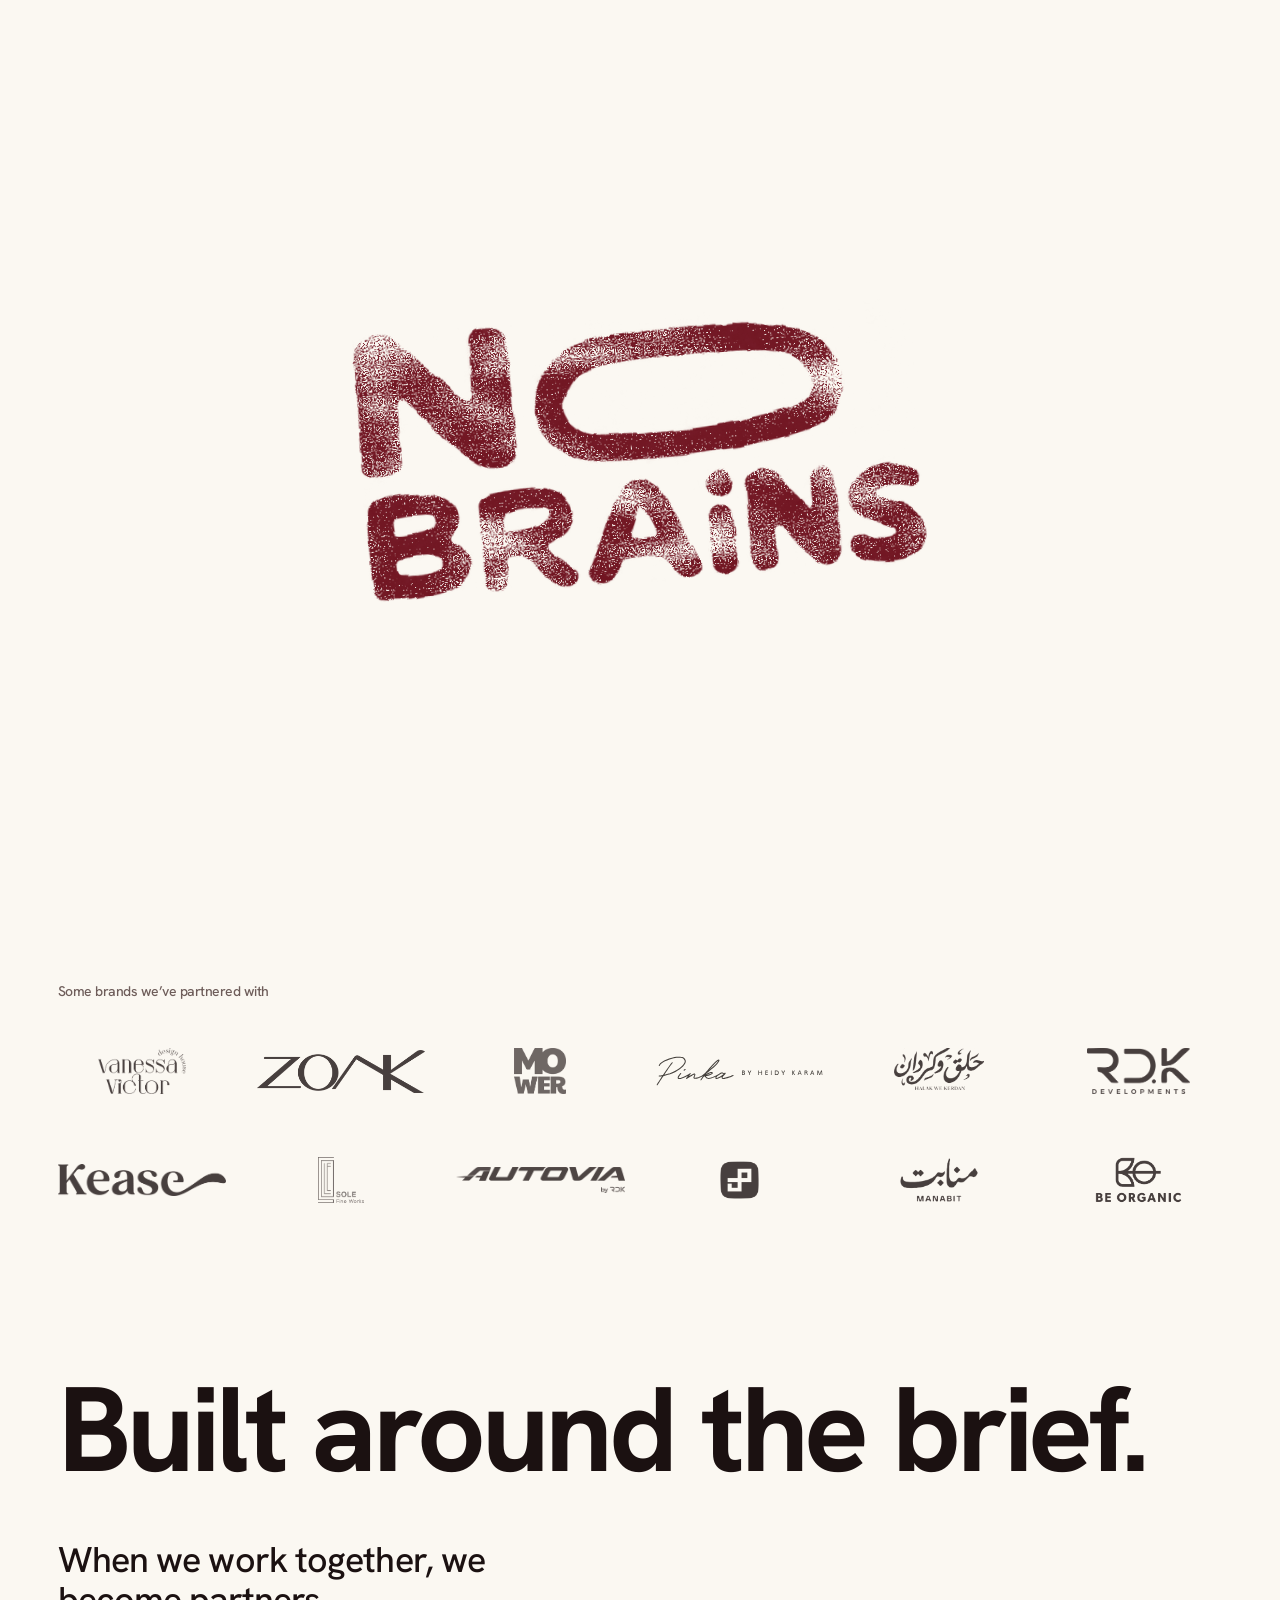
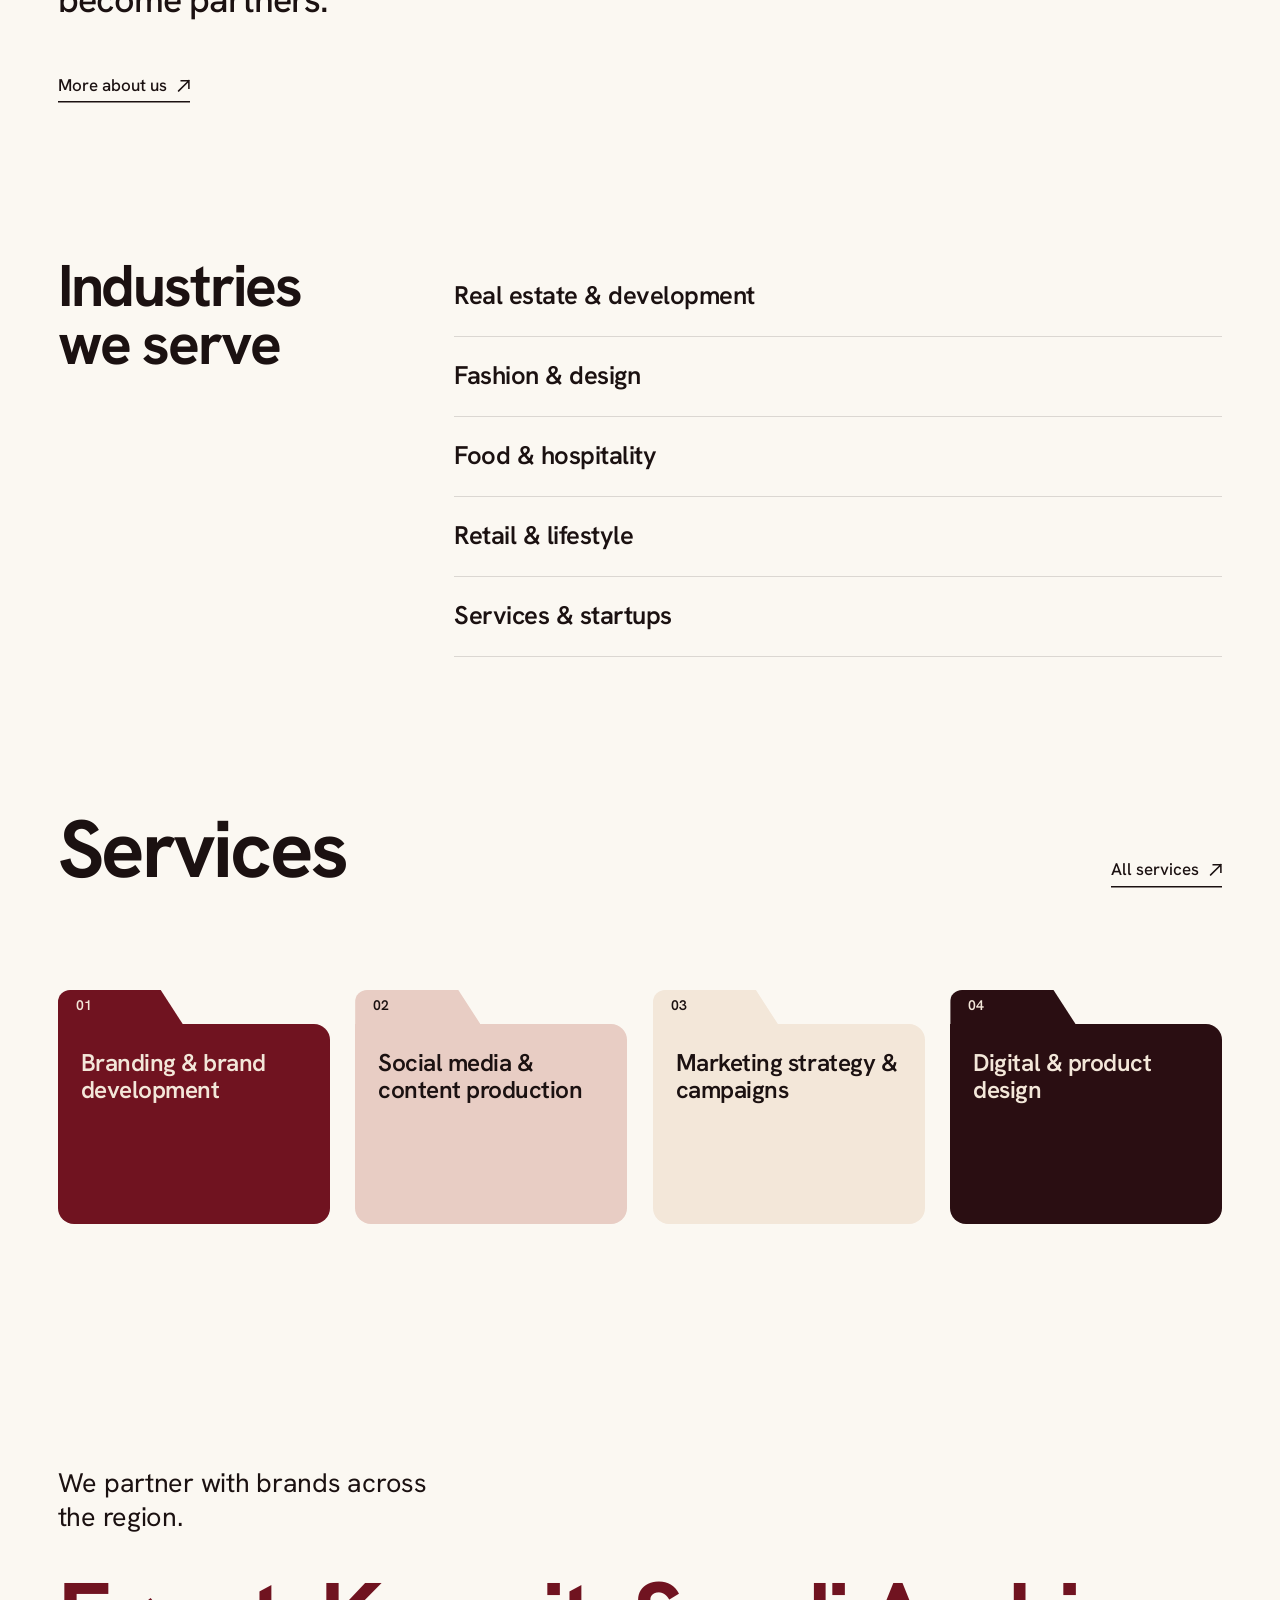
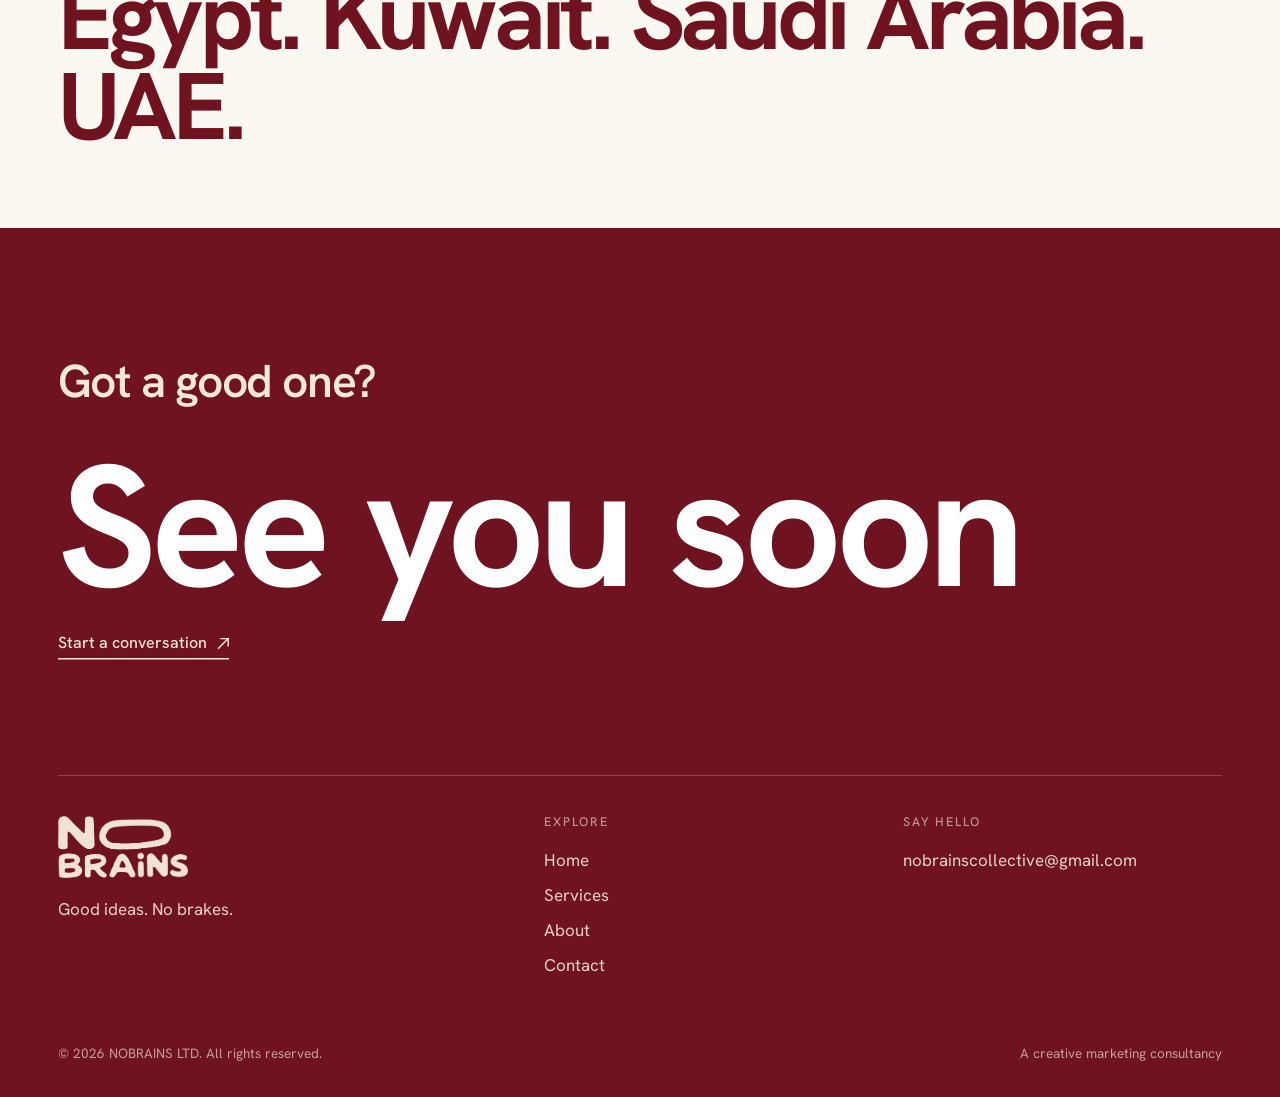
==== commit b591c8bb: "Apply client revisions and the logo's O as bullets and button shape - Home: remove side labels, name" ====
--- a/index.html
+++ b/index.html
@@ -118,7 +118,6 @@
   <!-- Partnership statement -->
   <section class="section">
     <div class="wrap statement">
-      <p class="meta-bar"><span>How we work</span><span>About us</span></p>
       <h2 class="t-xl statement__big">Built around the brief.</h2>
       <p class="t-lead statement__sub">When we work together, we become partners.</p>
       <a class="link link--arrow" href="about.html">More about us<svg class="arr" viewBox="0 0 16 16" aria-hidden="true" focusable="false"><path d="M2 14L14 2M5 2H14V11" pathLength="1" fill="none" stroke="currentColor" stroke-width="1.8" stroke-linecap="square" stroke-miterlimit="10"/></svg></a>
@@ -128,15 +127,14 @@
   <!-- Industries -->
   <section class="section">
     <div class="wrap">
-      <p class="meta-bar"><span>Who we work with</span><span>Industries</span></p>
       <div class="industries">
       <h2 class="t-l">Industries we serve</h2>
       <ul class="rows">
-        <li><b>Real estate &amp; development</b><span>Launches, master plans and the identities that sell them.</span></li>
-        <li><b>Fashion &amp; design</b><span>Houses and studios that live on taste and a clear point of view.</span></li>
-        <li><b>Food &amp; hospitality</b><span>Names, looks and feeds people can almost taste.</span></li>
-        <li><b>Retail &amp; lifestyle</b><span>Products and spaces that need to stand out on a crowded shelf.</span></li>
-        <li><b>Services &amp; startups</b><span>New businesses that need to look established from day one.</span></li>
+        <li><b>Real estate &amp; development</b></li>
+        <li><b>Fashion &amp; design</b></li>
+        <li><b>Food &amp; hospitality</b></li>
+        <li><b>Retail &amp; lifestyle</b></li>
+        <li><b>Services &amp; startups</b></li>
       </ul>
       </div>
     </div>
@@ -145,7 +143,6 @@
   <!-- Services -->
   <section class="section">
     <div class="wrap">
-      <p class="meta-bar"><span>What we do</span><span>Four departments</span></p>
       <div class="sec-head">
         <h2 class="t-l">Services</h2>
         <a class="link link--arrow" href="services.html">All services<svg class="arr" viewBox="0 0 16 16" aria-hidden="true" focusable="false"><path d="M2 14L14 2M5 2H14V11" pathLength="1" fill="none" stroke="currentColor" stroke-width="1.8" stroke-linecap="square" stroke-miterlimit="10"/></svg></a>
@@ -162,9 +159,8 @@
   <!-- Countries -->
   <section class="section countries">
     <div class="wrap">
-      <p class="meta-bar"><span>Where we work</span><span>Egypt, Kuwait, Saudi Arabia, UAE</span></p>
       <p class="countries__lead">We partner with brands across the region.</p>
-      <h2 class="countries__names">Cairo. Kuwait. KSA. UAE.</h2>
+      <h2 class="countries__names">Egypt. Kuwait. Saudi Arabia. UAE.</h2>
     </div>
   </section>
 
--- a/assets/css/style.css
+++ b/assets/css/style.css
@@ -82,11 +82,13 @@
 .btn {
   --bg: var(--red); --fg: var(--cream);
   display: inline-flex; align-items: center; gap: 12px;
-  padding: 17px 28px;
+  padding: 19px 38px;
   background: var(--bg); color: var(--fg);
-  border: 0; border-radius: 999px; cursor: pointer;
+  border: 0; border-radius: 0; cursor: pointer;
   font: 500 15px/1 var(--f-body); letter-spacing: .01em;
-}
+  -webkit-mask: url("../logo-o-solid.png") center / 100% 100% no-repeat; mask: url("../logo-o-solid.png") center / 100% 100% no-repeat; /* the logo's O */
+}
+.btn:focus-visible { --bg: var(--ink); text-decoration: underline; text-underline-offset: 4px; outline: 0; } /* an outline would be cut off by the shape */
 .btn:hover { --bg: var(--ink); }
 .btn--light { --bg: var(--cream); --fg: var(--red); }
 .btn--light:hover { --bg: var(--paper); --fg: var(--ink); }
@@ -116,7 +118,7 @@
 .nav a:not(.btn) { position: relative; font-weight: 500; font-size: 15px; color: var(--ink); }
 .nav a:not(.btn):hover, .nav a:not(.btn)[aria-current="page"] { color: var(--red); }
 .nav .btn[aria-current="page"] { --bg: var(--ink); }
-.nav .btn { padding: 13px 22px; font-size: 14px; }
+.nav .btn { padding: 15px 30px; font-size: 14px; }
 
 .menu-btn { display: none; align-items: center; gap: 10px; background: none; border: 0; cursor: pointer; font-weight: 500; font-size: 15px; color: var(--ink); padding: 10px 0; }
 .menu-btn span.bars { position: relative; width: 26px; height: 10px; }
@@ -205,7 +207,7 @@
 .industries { display: grid; grid-template-columns: 1fr 2.4fr; gap: clamp(32px, 6vw, 96px); }
 .industries h2 { font-size: clamp(36px, 4.6vw, 76px); line-height: 1; }
 .rows { border-top: 0; }
-.rows li { display: grid; grid-template-columns: 1fr 1.3fr; gap: 24px; align-items: baseline; padding: 24px 0; border-bottom: 1px solid var(--line); }
+.rows li { padding: 24px 0; border-bottom: 1px solid var(--line); }
 .rows b { font: 600 clamp(20px, 2vw, 30px)/1.15 var(--f-display); letter-spacing: -.02em; }
 .rows span { color: var(--muted); font-size: 17px; }
 
@@ -354,7 +356,9 @@
 .stage__side h2 { font-size: clamp(36px, 4.2vw, 64px); line-height: 1; margin-bottom: 22px; }
 .stage__side p { max-width: 36ch; }
 .deliverables { border-top: 0; }
-.deliverables li { display: grid; grid-template-columns: 1fr auto; gap: 20px; align-items: baseline; padding: 20px 0; border-bottom: 1px solid var(--line); font-size: clamp(18px, 1.5vw, 22px); }
+.deliverables li { display: flex; align-items: center; gap: 18px; padding: 20px 0; border-bottom: 1px solid var(--line); font-size: clamp(18px, 1.5vw, 22px); }
+/* the logo's O is the bullet */
+.deliverables li::before { content: ""; flex: none; width: 2em; height: .86em; background: url("../logo-o.png") center / contain no-repeat; }
 .deliverables li span { font-size: 13px; color: var(--muted); letter-spacing: .06em; }
 .deliverables-group { font-size: 12.5px; letter-spacing: .14em; text-transform: uppercase; color: var(--red); margin: 40px 0 12px; }
 .deliverables-group:first-child { margin-top: 0; }
@@ -492,13 +496,16 @@
 .page-hero__row .meta-row { grid-column: 1 / -1; }
 @media (min-width: 1100px) {
   .checks { flex-wrap: nowrap; }
-  .checks span { white-space: nowrap; padding: 10px 14px; font-size: 14px; }
+  .checks span { white-space: nowrap; padding: 11px 22px; font-size: 14px; }
 }
 .checks label { position: relative; cursor: pointer; }
 .checks input { position: absolute; opacity: 0; inset: 0; cursor: pointer; }
-.checks span { display: inline-flex; align-items: center; gap: 8px; padding: 10px 18px; border-radius: 999px; border: 1px solid var(--line); font-size: 15px; }
+.checks span { position: relative; isolation: isolate; display: inline-flex; align-items: center; gap: 8px; padding: 12px 28px; font-size: 15px; }
+.checks span::before { content: ""; position: absolute; inset: 0; z-index: -1; background: rgba(27, 17, 17, .34);
+  -webkit-mask: url("../logo-o-line.png") center / 100% 100% no-repeat; mask: url("../logo-o-line.png") center / 100% 100% no-repeat; }
 .checks span i { font-style: normal; font-weight: 500; color: var(--red); }
-.checks input:checked + span { background: var(--red); border-color: var(--red); color: var(--cream); }
+.checks input:checked + span { color: var(--cream); }
+.checks input:checked + span::before { background: var(--red); -webkit-mask-image: url("../logo-o-solid.png"); mask-image: url("../logo-o-solid.png"); }
 .checks input:checked + span i { color: var(--blush); }
 .checks input:focus-visible + span { outline: 2px solid var(--red-2); outline-offset: 3px; }
 .form-foot { display: flex; align-items: center; gap: 24px; flex-wrap: wrap; }
@@ -682,3 +689,7 @@
 /* home page: every section sits the same distance from the next (same as the About page) */
 .page-home .section, .page-home .brands { padding-block: clamp(48px, 6vw, 96px); }
 .page-home .hero { padding-bottom: clamp(48px, 6vw, 96px); }
+
+.about__lead { max-width: 26ch; margin-top: clamp(28px, 3.4vw, 48px); }
+.about__def { max-width: 44ch; margin-top: clamp(24px, 3vw, 40px); }
+.approach__lead { margin-top: clamp(32px, 4vw, 56px); }
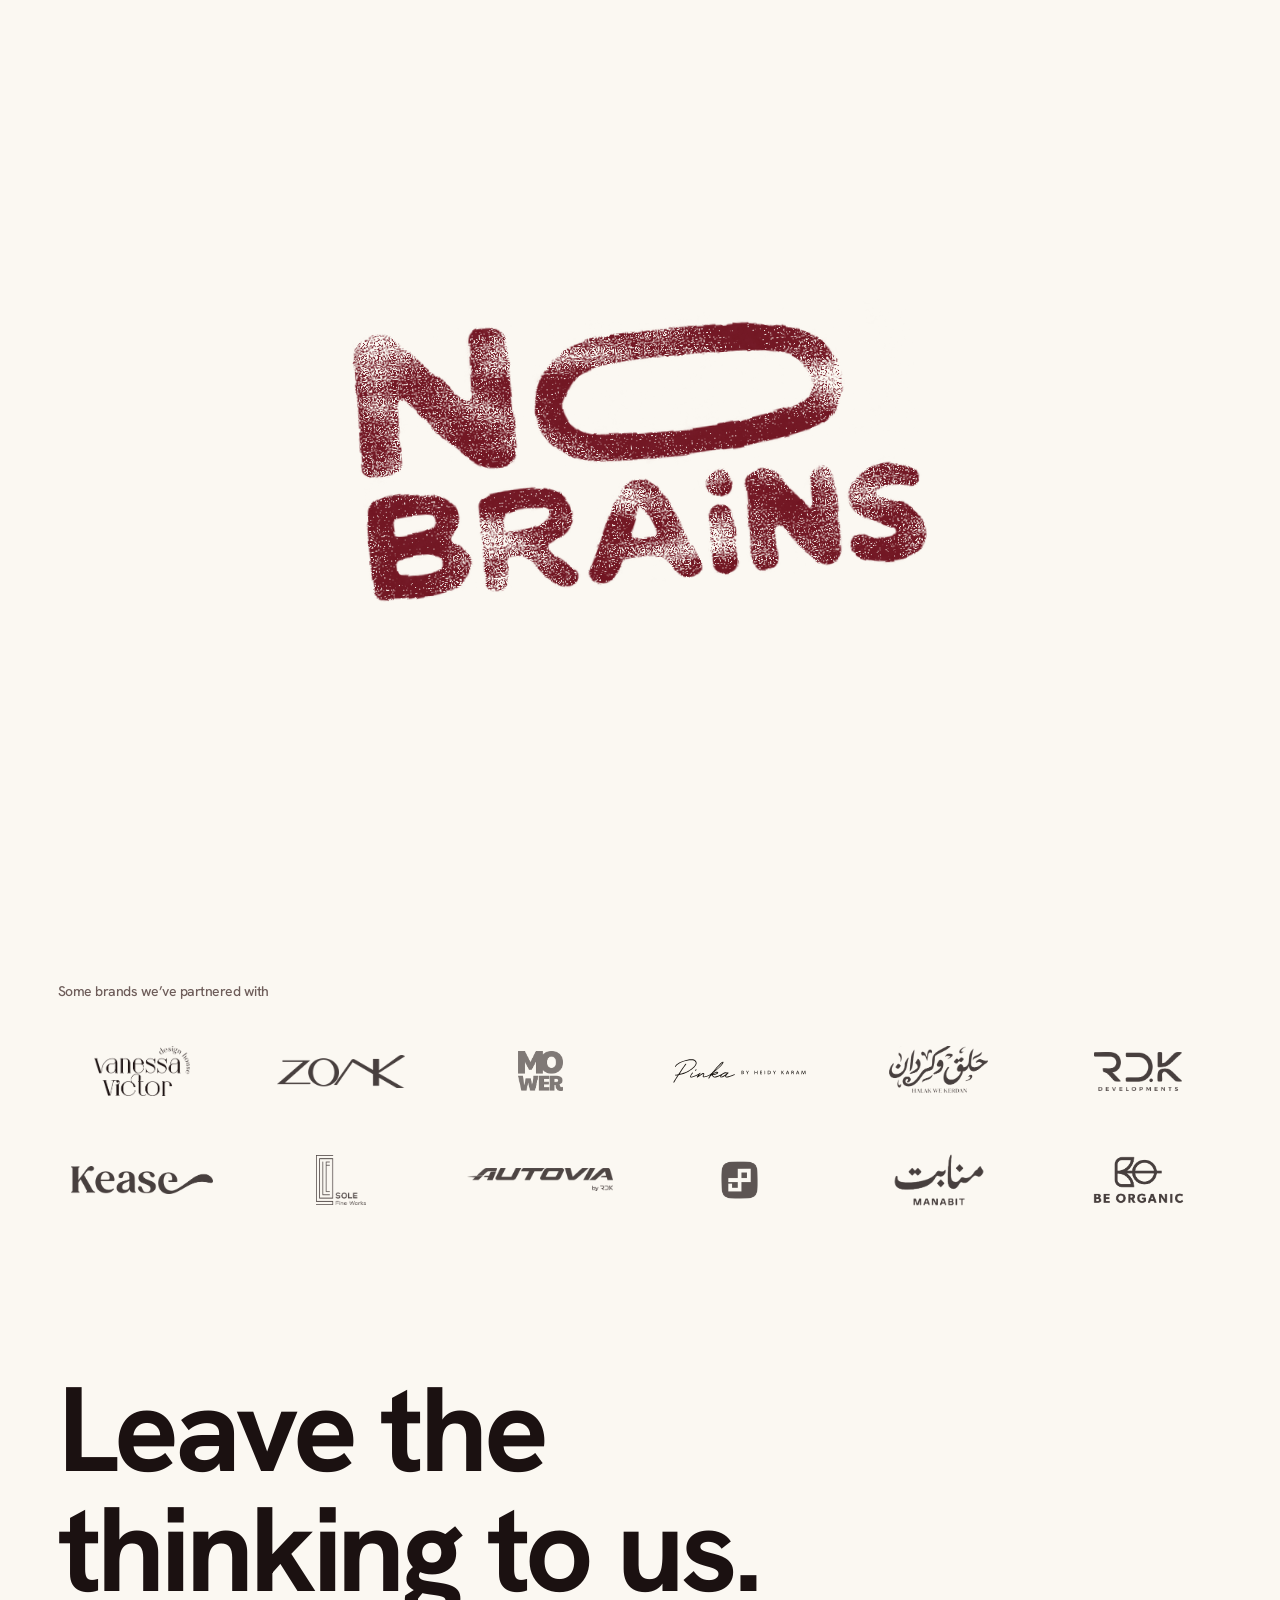
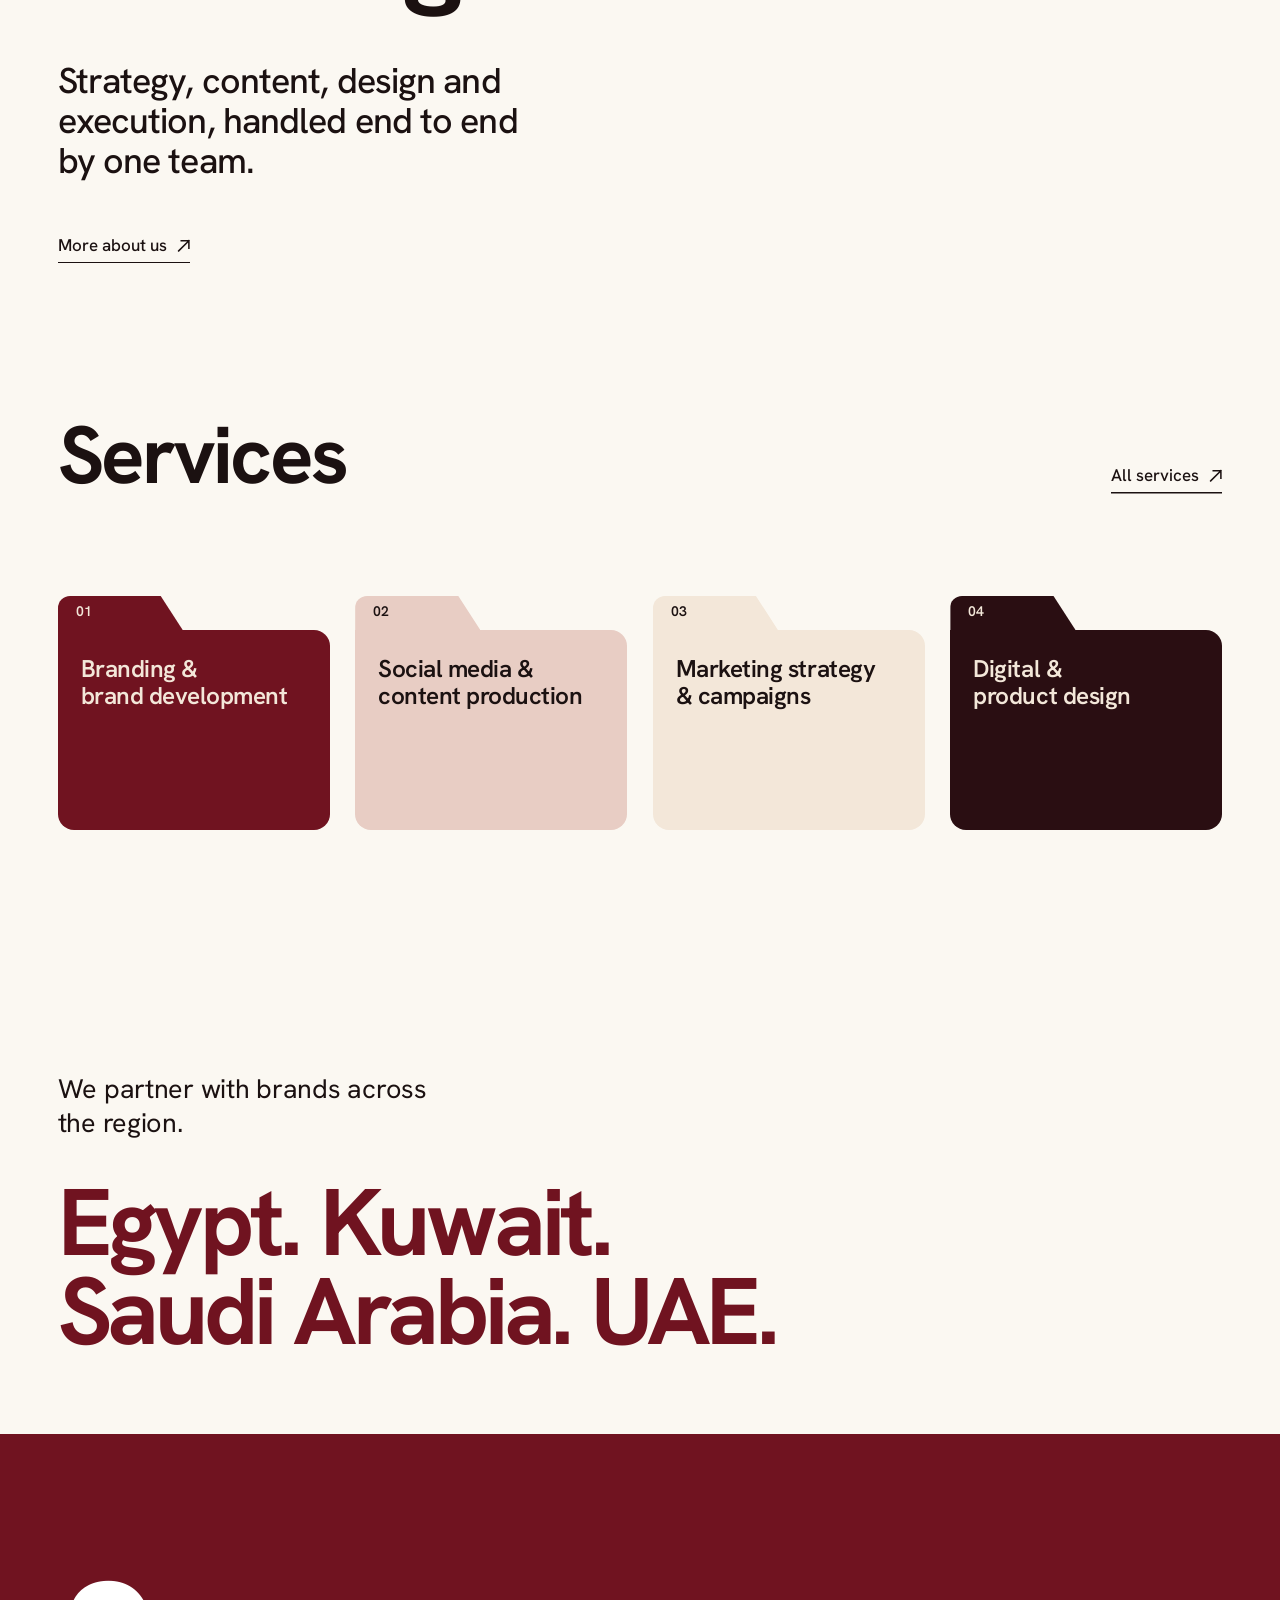
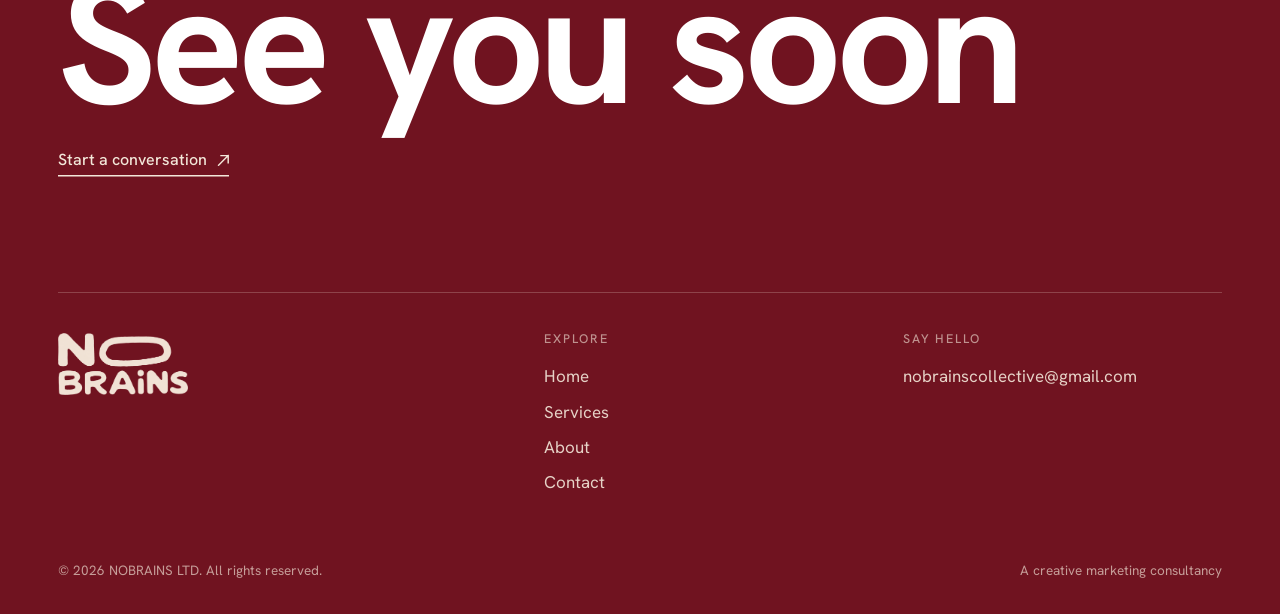
==== commit 2c48084a: "Leftover client revisions, copy cleanup, 404 page and logo balancing - Home: remove the Industries s" ====
--- a/index.html
+++ b/index.html
@@ -73,7 +73,7 @@
         <span class="ln"><em>No brakes.</em></span>
       </h1>
       <div class="hero__row">
-        <p class="t-body-l">We turn smart thinking into creative work that makes brands stand out.</p>
+        <p class="t-body-l">You don’t need your brains. We do the thinking, the managing and the making.</p>
         <div class="hero__ctas">
           <a class="link link--arrow" href="contact.html">Start a project<svg class="arr" viewBox="0 0 16 16" aria-hidden="true" focusable="false"><path d="M2 14L14 2M5 2H14V11" pathLength="1" fill="none" stroke="currentColor" stroke-width="1.8" stroke-linecap="square" stroke-miterlimit="10"/></svg></a>
           <!-- portfolio hidden for now: <a class="link" href="work.html">See our work</a> -->
@@ -118,25 +118,9 @@
   <!-- Partnership statement -->
   <section class="section">
     <div class="wrap statement">
-      <h2 class="t-xl statement__big">Built around the brief.</h2>
-      <p class="t-lead statement__sub">When we work together, we become partners.</p>
+      <h2 class="t-xl statement__big">Leave the thinking to us.</h2>
+      <p class="t-lead statement__sub">Strategy, content, design and execution, handled end to end by one team.</p>
       <a class="link link--arrow" href="about.html">More about us<svg class="arr" viewBox="0 0 16 16" aria-hidden="true" focusable="false"><path d="M2 14L14 2M5 2H14V11" pathLength="1" fill="none" stroke="currentColor" stroke-width="1.8" stroke-linecap="square" stroke-miterlimit="10"/></svg></a>
-    </div>
-  </section>
-
-  <!-- Industries -->
-  <section class="section">
-    <div class="wrap">
-      <div class="industries">
-      <h2 class="t-l">Industries we serve</h2>
-      <ul class="rows">
-        <li><b>Real estate &amp; development</b></li>
-        <li><b>Fashion &amp; design</b></li>
-        <li><b>Food &amp; hospitality</b></li>
-        <li><b>Retail &amp; lifestyle</b></li>
-        <li><b>Services &amp; startups</b></li>
-      </ul>
-      </div>
     </div>
   </section>
 
@@ -168,13 +152,11 @@
 
 <footer class="site-footer">
   <div class="wrap">
-    <span class="eyebrow">Got a good one?</span>
     <a class="soon" href="contact.html" aria-label="See you soon. Get in touch"><span class="soon__text">See you soon</span></a>
     <a class="soon__cta" href="contact.html">Start a conversation<svg class="arr" viewBox="0 0 16 16" aria-hidden="true" focusable="false"><path d="M2 14L14 2M5 2H14V11" pathLength="1" fill="none" stroke="currentColor" stroke-width="1.8" stroke-linecap="square" stroke-miterlimit="10"/></svg></a>
     <div class="footer-grid">
       <div>
         <img src="assets/logo-cream-mark.png" alt="NOBRAINS" width="130" height="62" loading="lazy">
-        <p class="footer-tag">Good ideas. No brakes.</p>
       </div>
       <div>
         <h4>Explore</h4>
--- a/assets/css/style.css
+++ b/assets/css/style.css
@@ -183,12 +183,27 @@
 .brands .eyebrow { color: var(--muted); margin-bottom: clamp(24px, 3vw, 36px); }
 /* twelve logos in two even rows of six; four rows of three on smaller screens */
 .logos { display: grid; grid-template-columns: repeat(6, 1fr); align-items: center; gap: clamp(20px, 3vw, 44px) clamp(20px, 2.4vw, 44px); }
-.logos li { display: grid; place-items: center; height: clamp(56px, 5.5vw, 96px); }
+.logos li { display: grid; place-items: center; min-height: clamp(56px, 5.5vw, 96px); }
 .logos li { min-width: 0; }
-.logos img { width: auto; height: auto; max-width: 100%; max-height: clamp(36px, 3.6vw, 60px); object-fit: contain; opacity: .8; }
+/* every logo has its own size (--k) so they look equally heavy side by side, not equally tall */
+.logos img { width: auto; height: calc(var(--k, 1) * clamp(36px, 3.6vw, 60px)); max-width: 100%; object-fit: contain; opacity: .8; }
+.logos li:nth-child(1)  { --k: 1.08; }  /* Vanessa Victor */
+.logos li:nth-child(2)  { --k: .71; }   /* ZOAK */
+.logos li:nth-child(3)  { --k: .87; }   /* MOWER */
+.logos li:nth-child(4)  { --k: .56; }   /* Pinka */
+.logos li:nth-child(5)  { --k: 1.1; }   /* Halak w Kerdan */
+.logos li:nth-child(6)  { --k: .85; }   /* RDK */
+.logos li:nth-child(7)  { --k: .6; }    /* Kease */
+.logos li:nth-child(8)  { --k: 1.08; }  /* SOLE */
+.logos li:nth-child(9)  { --k: .5; }    /* Autovia */
+.logos li:nth-child(10) { --k: .81; }   /* Packman */
+.logos li:nth-child(11) { --k: 1.16; }  /* Manabit */
+.logos li:nth-child(12) { --k: 1.05; }  /* Be Organic */
+.logos li:nth-child(8) img, .logos li:nth-child(4) img, .logos li:nth-child(1) img { opacity: 1; }          /* the thin ones, a touch darker */
+.logos li:nth-child(3) img, .logos li:nth-child(10) img { opacity: .7; }                                     /* the heavy ones, a touch lighter */
 @media (max-width: 1180px) {
   .logos { grid-template-columns: repeat(3, 1fr); gap: clamp(28px, 5vw, 48px) clamp(32px, 8vw, 96px); }
-  .logos li { height: clamp(44px, 7vw, 64px); }
+  .logos li { min-height: clamp(44px, 7vw, 64px); }
 }
 
 /* ---------- Statement ----------------------------------------------------- */
@@ -203,13 +218,6 @@
 .meta-bar { display: flex; justify-content: space-between; gap: 16px; padding-bottom: 14px; margin-bottom: clamp(56px, 8vw, 120px); border-bottom: 1px solid var(--line); font-size: 12px; font-weight: 500; letter-spacing: .1em; text-transform: uppercase; color: var(--muted); }
 .meta-bar span:last-child { text-align: right; }
 
-/* ruled list with a heading on the left (industries, story) */
-.industries { display: grid; grid-template-columns: 1fr 2.4fr; gap: clamp(32px, 6vw, 96px); }
-.industries h2 { font-size: clamp(36px, 4.6vw, 76px); line-height: 1; }
-.rows { border-top: 0; }
-.rows li { padding: 24px 0; border-bottom: 1px solid var(--line); }
-.rows b { font: 600 clamp(20px, 2vw, 30px)/1.15 var(--f-display); letter-spacing: -.02em; }
-.rows span { color: var(--muted); font-size: 17px; }
 
 /* gentle fade-in as sections scroll into view */
 .js .fade { opacity: 0; transform: translateY(14px); transition: opacity .7s ease, transform .7s ease; }
@@ -356,10 +364,7 @@
 .stage__side h2 { font-size: clamp(36px, 4.2vw, 64px); line-height: 1; margin-bottom: 22px; }
 .stage__side p { max-width: 36ch; }
 .deliverables { border-top: 0; }
-.deliverables li { display: flex; align-items: center; gap: 18px; padding: 20px 0; border-bottom: 1px solid var(--line); font-size: clamp(18px, 1.5vw, 22px); }
-/* the logo's O is the bullet */
-.deliverables li::before { content: ""; flex: none; width: 2em; height: .86em; background: url("../logo-o.png") center / contain no-repeat; }
-.deliverables li span { font-size: 13px; color: var(--muted); letter-spacing: .06em; }
+.deliverables li { padding: 20px 0; border-bottom: 1px solid var(--line); font-size: clamp(18px, 1.5vw, 22px); }
 .deliverables-group { font-size: 12.5px; letter-spacing: .14em; text-transform: uppercase; color: var(--red); margin: 40px 0 12px; }
 .deliverables-group:first-child { margin-top: 0; }
 
@@ -583,9 +588,7 @@
   .brand img { width: 78px; }
 
   .hero__row, .statement, .page-hero__row, .two-col, .cs-info, .cs-points, .cs-block, .contact-grid, .stage, .footer-grid { grid-template-columns: 1fr; }
-  .industries { grid-template-columns: 1fr; }
-  .rows li { grid-template-columns: 1fr; gap: 6px; }
-  .grid-work, .grid-work--3, .grid-work--lead { grid-template-columns: 1fr; }
+      .grid-work, .grid-work--3, .grid-work--lead { grid-template-columns: 1fr; }
   .grid-work--lead > :first-child .card__media { aspect-ratio: 4 / 3; }
   .stage-row { grid-template-columns: 48px 1fr; }
   .stage-row p { display: none; }
@@ -619,7 +622,6 @@
 .bg-red .meta-bar { color: rgba(243, 231, 217, .7); border-bottom-color: var(--line-light); }
 .countries__lead { font-size: clamp(20px, 2.1vw, 32px); line-height: 1.25; max-width: 26ch; letter-spacing: -.01em; }
 .countries__names { margin-top: clamp(24px, 3vw, 44px); font-size: clamp(34px, 7.4vw, 134px); line-height: .95; letter-spacing: -.045em; }
-.logos .is-icon img { max-height: clamp(30px, 3vw, 46px); }
 .site-footer .eyebrow { font: 600 clamp(30px, 3.6vw, 60px)/1.1 var(--f-display); letter-spacing: -.03em; }
 .countries__names { color: var(--red); }
 
@@ -678,7 +680,6 @@
 /* about page: approach paragraphs and the closing line */
 .approach__lead { max-width: 30ch; }
 .approach__body { max-width: 54ch; margin-top: clamp(32px, 4vw, 56px); }
-.closing__line { font-size: clamp(30px, 4.4vw, 72px); max-width: 22ch; line-height: 1.02; }
 .section--flow-top { padding-top: clamp(48px, 6vw, 96px); }
 .section--flow-bottom { padding-bottom: clamp(48px, 6vw, 96px); }
 
@@ -691,5 +692,15 @@
 .page-home .hero { padding-bottom: clamp(48px, 6vw, 96px); }
 
 .about__lead { max-width: 26ch; margin-top: clamp(28px, 3.4vw, 48px); }
-.about__def { max-width: 44ch; margin-top: clamp(24px, 3vw, 40px); }
-.approach__lead { margin-top: clamp(32px, 4vw, 56px); }
+
+/* 404 page: an empty O, on purpose */
+.notfound { min-height: 100svh; display: flex; align-items: center; padding: clamp(120px, 14vw, 180px) 0 clamp(64px, 8vw, 120px); }
+.notfound__inner { display: flex; flex-direction: column; align-items: center; text-align: center; }
+.notfound__o { color: var(--red); width: clamp(220px, 34vw, 480px); margin-bottom: clamp(32px, 4vw, 56px); transition: transform .5s var(--ease-out); }
+.notfound__o svg { width: 100%; height: auto; }
+.notfound h1 { max-width: 14ch; }
+.notfound .t-body-l { margin-top: clamp(16px, 2vw, 24px); }
+.notfound .btn { margin-top: clamp(28px, 3.4vw, 44px); }
+
+/* balance the lines of big headings so a single word is never left alone */
+h1, h2, h3 { text-wrap: balance; }
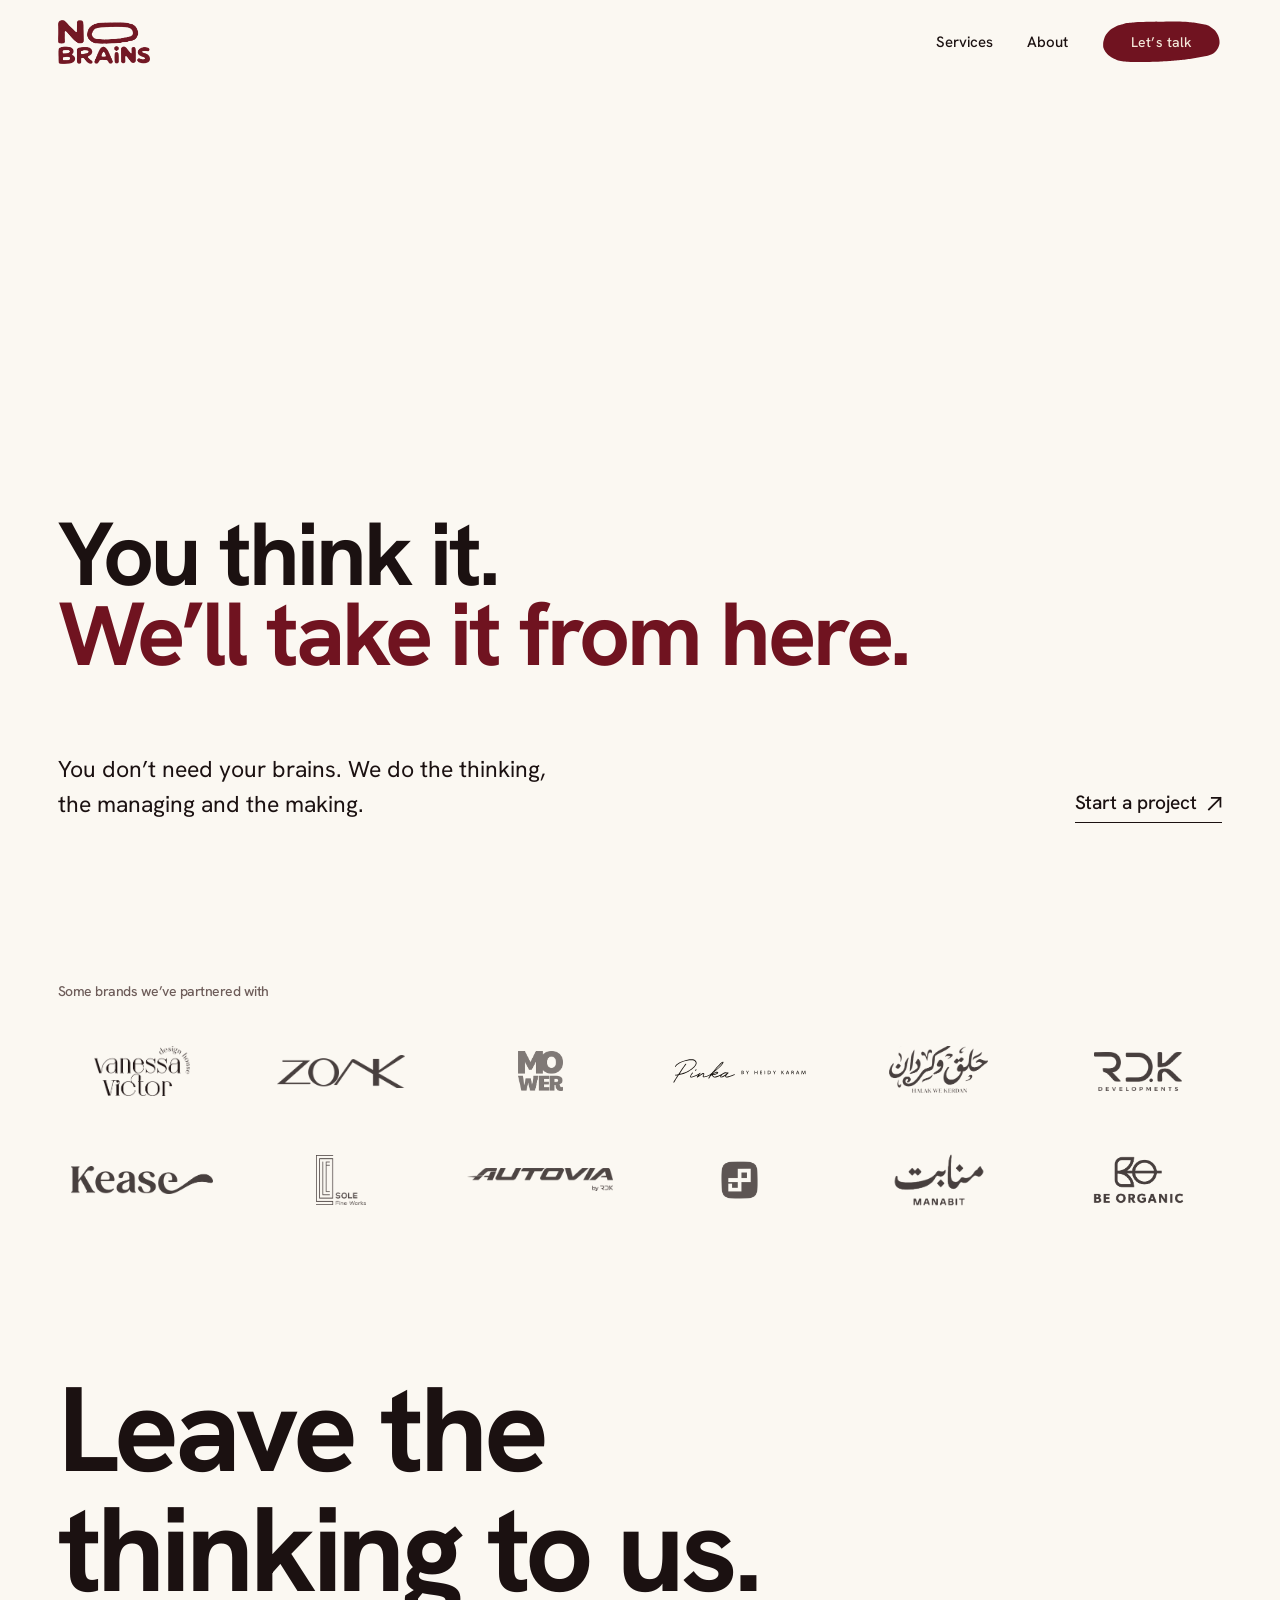
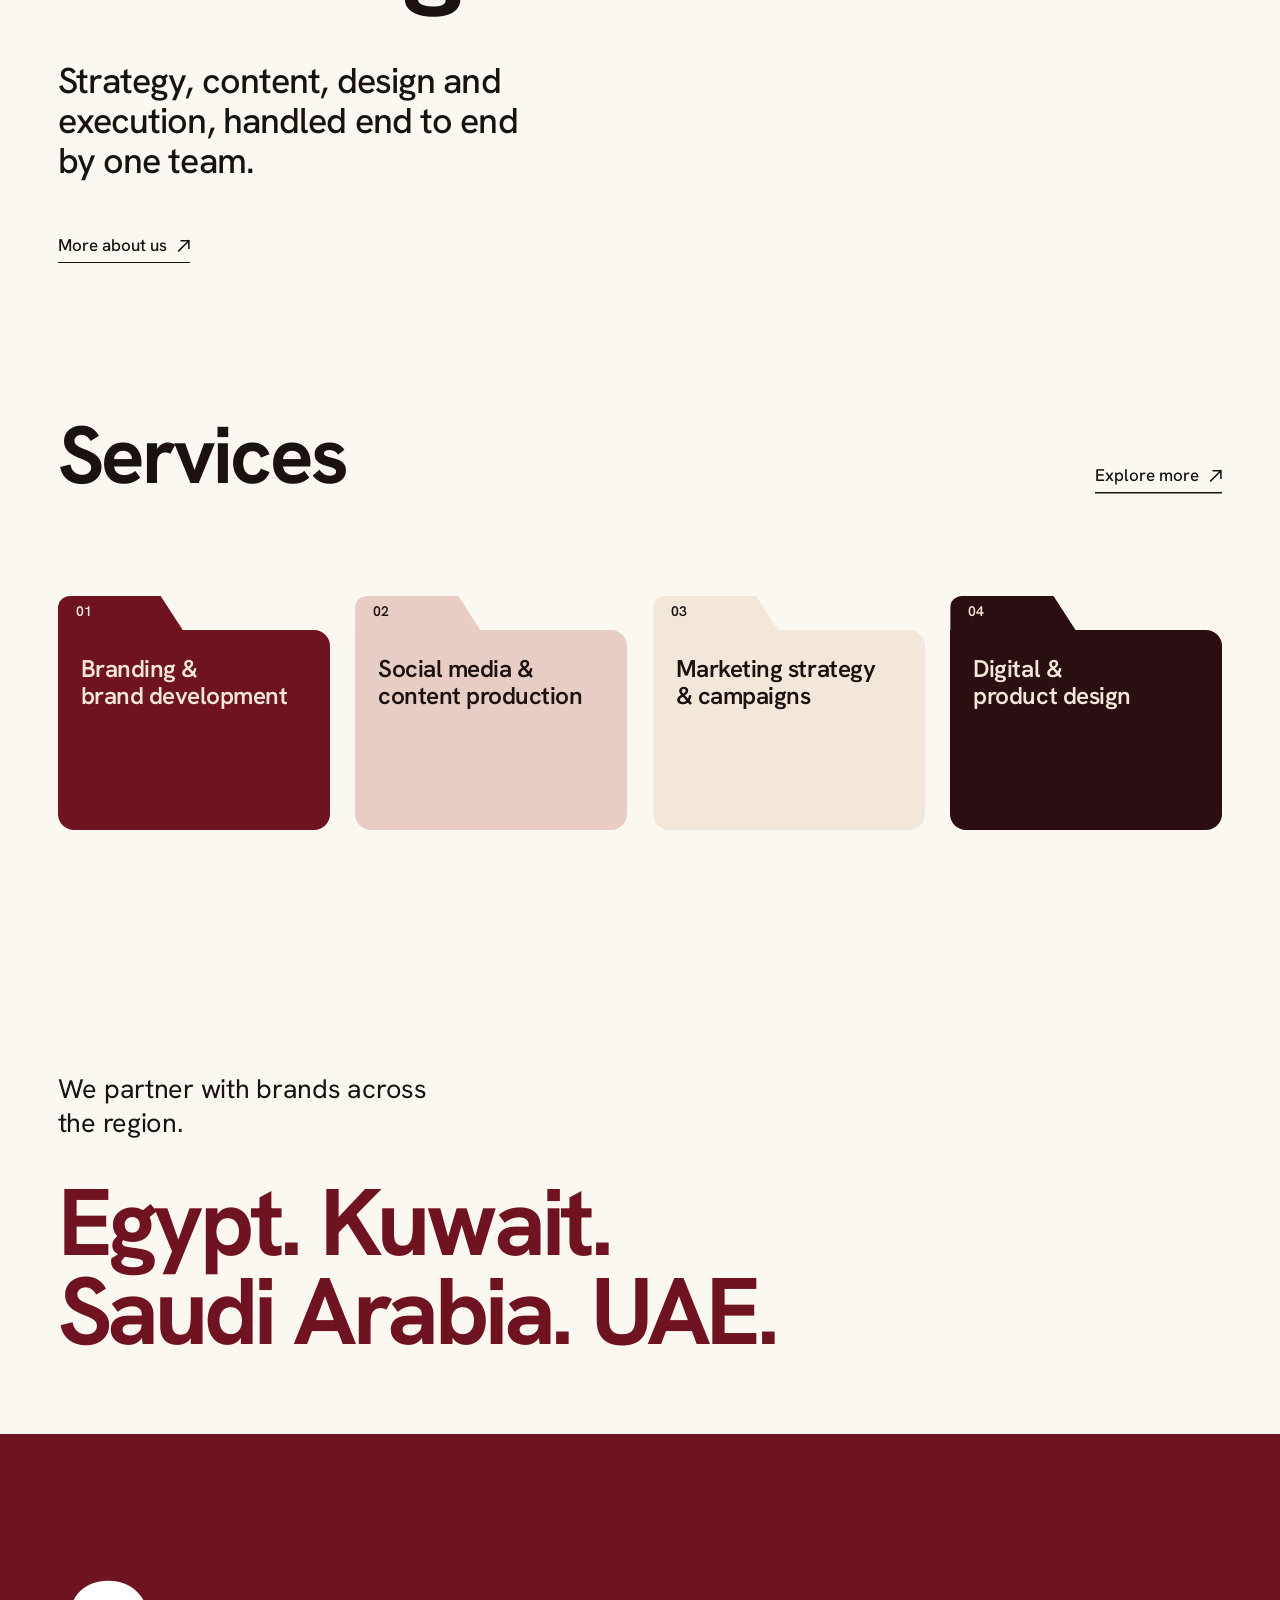
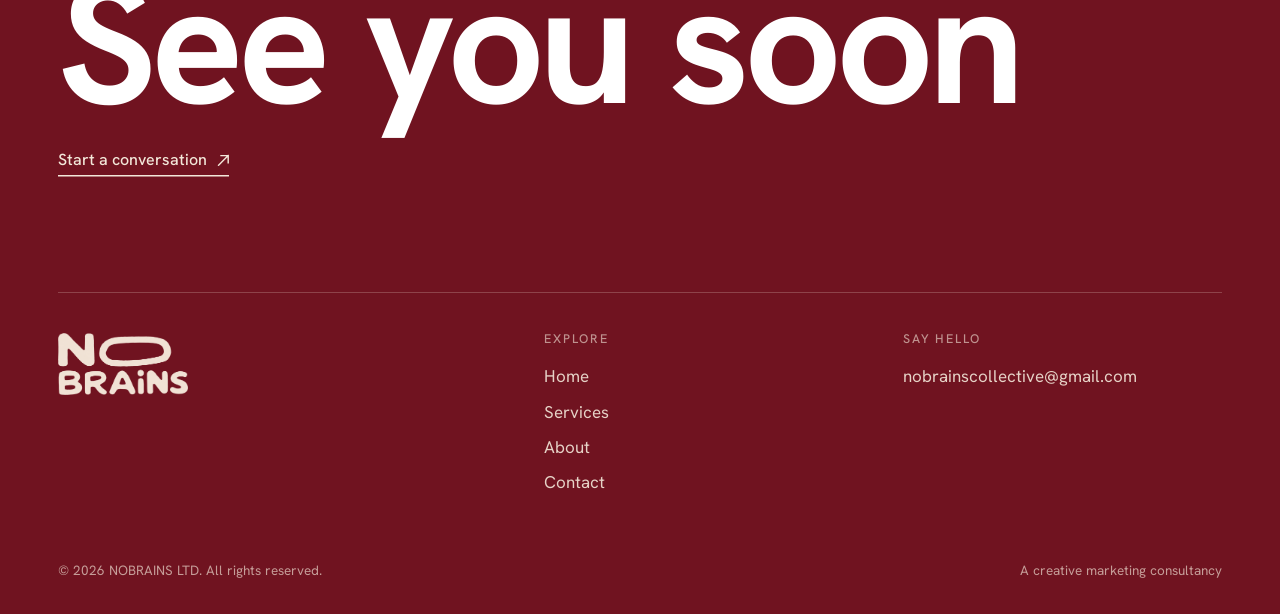
==== commit 6de8682a: "New slogan in the hero, "Explore more" link, vector O shapes for buttons - Hero: "You think it. We'l" ====
--- a/index.html
+++ b/index.html
@@ -3,8 +3,8 @@
 <head>
 <meta charset="utf-8">
 <meta name="viewport" content="width=device-width, initial-scale=1, viewport-fit=cover">
-<title>NOBRAINS — Good ideas. No brakes.</title>
-<meta name="description" content="NOBRAINS is a creative marketing consultancy. Branding, social media and content, marketing strategy and digital design, built around the brief.">
+<title>NOBRAINS — You think it. We’ll take it from here.</title>
+<meta name="description" content="NOBRAINS is an independent creative and marketing agency. Strategy, design, content and production under one roof.">
 <meta name="theme-color" content="#fbf8f2">
 <link rel="icon" href="assets/favicon-32.png" sizes="32x32">
 <link rel="apple-touch-icon" href="assets/favicon-180.png">
@@ -59,7 +59,7 @@
     <a class="big" href="about.html">About</a>
     <a class="big" href="contact.html">Contact</a>
   </nav>
-  <div class="mm-foot"><a href="mailto:nobrainscollective@gmail.com">nobrainscollective@gmail.com</a><span>No brakes.</span></div>
+  <div class="mm-foot"><a href="mailto:nobrainscollective@gmail.com">nobrainscollective@gmail.com</a><span>We’ll take it from here.</span></div>
 </div>
 
 <main id="main" class="page-home">
@@ -68,9 +68,9 @@
   <!-- Hero -->
   <section class="hero">
     <div class="wrap">
-      <h1 class="t-hero" aria-label="Good ideas. No brakes.">
-        <span class="ln">Good ideas.</span>
-        <span class="ln"><em>No brakes.</em></span>
+      <h1 class="t-hero" aria-label="You think it. We’ll take it from here.">
+        <span class="ln">You think it.</span>
+        <span class="ln"><em>We’ll take it from here.</em></span>
       </h1>
       <div class="hero__row">
         <p class="t-body-l">You don’t need your brains. We do the thinking, the managing and the making.</p>
@@ -129,7 +129,7 @@
     <div class="wrap">
       <div class="sec-head">
         <h2 class="t-l">Services</h2>
-        <a class="link link--arrow" href="services.html">All services<svg class="arr" viewBox="0 0 16 16" aria-hidden="true" focusable="false"><path d="M2 14L14 2M5 2H14V11" pathLength="1" fill="none" stroke="currentColor" stroke-width="1.8" stroke-linecap="square" stroke-miterlimit="10"/></svg></a>
+        <a class="link link--arrow" href="services.html">Explore more<svg class="arr" viewBox="0 0 16 16" aria-hidden="true" focusable="false"><path d="M2 14L14 2M5 2H14V11" pathLength="1" fill="none" stroke="currentColor" stroke-width="1.8" stroke-linecap="square" stroke-miterlimit="10"/></svg></a>
       </div>
       <div class="svc-grid">
         <a class="svc" href="services.html#stage-1"><span class="num">01</span><h3>Branding &amp; brand development</h3><p>We build brands with identity, direction and purpose.</p><ul><li>Brand strategy &amp; positioning</li><li>Brand naming &amp; storytelling</li><li>Logo design &amp; visual identity</li><li>Brand guidelines &amp; brand books</li></ul></a>
--- a/assets/css/style.css
+++ b/assets/css/style.css
@@ -1,3 +1,9 @@
+/* the logo's O as vector masks (sharp at any size or screen density) */
+:root {
+  --o-solid: url("data:image/svg+xml,%3Csvg xmlns='http://www.w3.org/2000/svg' viewBox='0 0 395 172' preserveAspectRatio='none'%3E%3Cpath d='M180.0 6.0Q179.0 6.0 174.5 6.5Q170.0 7.0 165.5 7.0Q161.0 7.0 156.5 7.0Q152.0 7.0 147.5 7.0Q143.0 7.0 138.5 7.5Q134.0 8.0 129.5 8.0Q125.0 8.0 120.5 8.0Q116.0 8.0 111.5 8.5Q107.0 9.0 102.5 9.5Q98.0 10.0 93.5 10.5Q89.0 11.0 84.5 12.0Q80.0 13.0 75.5 14.5Q71.0 16.0 66.5 17.5Q62.0 19.0 57.5 21.0Q53.0 23.0 48.5 25.5Q44.0 28.0 39.5 31.0Q35.0 34.0 30.5 38.5Q26.0 43.0 22.5 47.5Q19.0 52.0 16.5 56.5Q14.0 61.0 12.5 65.5Q11.0 70.0 10.0 74.5Q9.0 79.0 8.0 83.5Q7.0 88.0 7.0 92.5Q7.0 97.0 7.0 101.5Q7.0 106.0 8.5 110.5Q10.0 115.0 12.0 119.5Q14.0 124.0 17.0 128.5Q20.0 133.0 24.5 137.5Q29.0 142.0 33.5 145.5Q38.0 149.0 42.5 151.5Q47.0 154.0 51.5 156.0Q56.0 158.0 60.5 159.0Q65.0 160.0 69.5 161.0Q74.0 162.0 78.5 162.5Q83.0 163.0 87.5 163.5Q92.0 164.0 96.5 164.0Q101.0 164.0 105.5 164.0Q110.0 164.0 114.5 164.0Q119.0 164.0 123.5 164.0Q128.0 164.0 132.5 164.0Q137.0 164.0 141.5 164.0Q146.0 164.0 150.5 164.0Q155.0 164.0 159.5 164.0Q164.0 164.0 168.5 163.5Q173.0 163.0 177.5 163.0Q182.0 163.0 186.5 163.0Q191.0 163.0 195.5 162.5Q200.0 162.0 204.5 161.5Q209.0 161.0 213.5 161.0Q218.0 161.0 222.5 160.5Q227.0 160.0 231.5 159.5Q236.0 159.0 240.5 158.5Q245.0 158.0 249.5 157.5Q254.0 157.0 258.5 156.5Q263.0 156.0 267.5 155.5Q272.0 155.0 276.5 154.0Q281.0 153.0 285.5 152.5Q290.0 152.0 294.5 151.5Q299.0 151.0 303.5 150.0Q308.0 149.0 312.5 148.0Q317.0 147.0 321.5 146.0Q326.0 145.0 330.5 144.0Q335.0 143.0 339.5 142.0Q344.0 141.0 348.5 139.5Q353.0 138.0 357.5 136.0Q362.0 134.0 366.5 131.0Q371.0 128.0 374.0 123.5Q377.0 119.0 379.5 114.5Q382.0 110.0 383.5 105.5Q385.0 101.0 386.0 96.5Q387.0 92.0 387.0 87.5Q387.0 83.0 386.5 78.5Q386.0 74.0 385.0 69.5Q384.0 65.0 382.5 60.5Q381.0 56.0 378.5 51.5Q376.0 47.0 373.0 42.5Q370.0 38.0 365.5 34.0Q361.0 30.0 356.5 26.5Q352.0 23.0 347.5 21.0Q343.0 19.0 338.5 18.0Q334.0 17.0 329.5 16.0Q325.0 15.0 320.5 13.5Q316.0 12.0 311.5 11.5Q307.0 11.0 302.5 10.0Q298.0 9.0 293.5 8.5Q289.0 8.0 284.5 7.5Q280.0 7.0 275.5 7.0Q271.0 7.0 266.5 6.5Q262.0 6.0 257.5 6.0Q253.0 6.0 248.5 6.0Q244.0 6.0 239.5 6.0Q235.0 6.0 230.5 6.0Q226.0 6.0 221.5 6.0Q217.0 6.0 212.5 6.0Q208.0 6.0 203.5 6.5Q199.0 7.0 194.5 7.0Q190.0 7.0 185.5 6.5Q181.0 6.0 180.0 6.0Z' fill='black'/%3E%3C/svg%3E");
+  --o-line: url("data:image/svg+xml,%3Csvg xmlns='http://www.w3.org/2000/svg' viewBox='0 0 395 172' preserveAspectRatio='none'%3E%3Cpath d='M180.0 6.0Q179.0 6.0 174.5 6.5Q170.0 7.0 165.5 7.0Q161.0 7.0 156.5 7.0Q152.0 7.0 147.5 7.0Q143.0 7.0 138.5 7.5Q134.0 8.0 129.5 8.0Q125.0 8.0 120.5 8.0Q116.0 8.0 111.5 8.5Q107.0 9.0 102.5 9.5Q98.0 10.0 93.5 10.5Q89.0 11.0 84.5 12.0Q80.0 13.0 75.5 14.5Q71.0 16.0 66.5 17.5Q62.0 19.0 57.5 21.0Q53.0 23.0 48.5 25.5Q44.0 28.0 39.5 31.0Q35.0 34.0 30.5 38.5Q26.0 43.0 22.5 47.5Q19.0 52.0 16.5 56.5Q14.0 61.0 12.5 65.5Q11.0 70.0 10.0 74.5Q9.0 79.0 8.0 83.5Q7.0 88.0 7.0 92.5Q7.0 97.0 7.0 101.5Q7.0 106.0 8.5 110.5Q10.0 115.0 12.0 119.5Q14.0 124.0 17.0 128.5Q20.0 133.0 24.5 137.5Q29.0 142.0 33.5 145.5Q38.0 149.0 42.5 151.5Q47.0 154.0 51.5 156.0Q56.0 158.0 60.5 159.0Q65.0 160.0 69.5 161.0Q74.0 162.0 78.5 162.5Q83.0 163.0 87.5 163.5Q92.0 164.0 96.5 164.0Q101.0 164.0 105.5 164.0Q110.0 164.0 114.5 164.0Q119.0 164.0 123.5 164.0Q128.0 164.0 132.5 164.0Q137.0 164.0 141.5 164.0Q146.0 164.0 150.5 164.0Q155.0 164.0 159.5 164.0Q164.0 164.0 168.5 163.5Q173.0 163.0 177.5 163.0Q182.0 163.0 186.5 163.0Q191.0 163.0 195.5 162.5Q200.0 162.0 204.5 161.5Q209.0 161.0 213.5 161.0Q218.0 161.0 222.5 160.5Q227.0 160.0 231.5 159.5Q236.0 159.0 240.5 158.5Q245.0 158.0 249.5 157.5Q254.0 157.0 258.5 156.5Q263.0 156.0 267.5 155.5Q272.0 155.0 276.5 154.0Q281.0 153.0 285.5 152.5Q290.0 152.0 294.5 151.5Q299.0 151.0 303.5 150.0Q308.0 149.0 312.5 148.0Q317.0 147.0 321.5 146.0Q326.0 145.0 330.5 144.0Q335.0 143.0 339.5 142.0Q344.0 141.0 348.5 139.5Q353.0 138.0 357.5 136.0Q362.0 134.0 366.5 131.0Q371.0 128.0 374.0 123.5Q377.0 119.0 379.5 114.5Q382.0 110.0 383.5 105.5Q385.0 101.0 386.0 96.5Q387.0 92.0 387.0 87.5Q387.0 83.0 386.5 78.5Q386.0 74.0 385.0 69.5Q384.0 65.0 382.5 60.5Q381.0 56.0 378.5 51.5Q376.0 47.0 373.0 42.5Q370.0 38.0 365.5 34.0Q361.0 30.0 356.5 26.5Q352.0 23.0 347.5 21.0Q343.0 19.0 338.5 18.0Q334.0 17.0 329.5 16.0Q325.0 15.0 320.5 13.5Q316.0 12.0 311.5 11.5Q307.0 11.0 302.5 10.0Q298.0 9.0 293.5 8.5Q289.0 8.0 284.5 7.5Q280.0 7.0 275.5 7.0Q271.0 7.0 266.5 6.5Q262.0 6.0 257.5 6.0Q253.0 6.0 248.5 6.0Q244.0 6.0 239.5 6.0Q235.0 6.0 230.5 6.0Q226.0 6.0 221.5 6.0Q217.0 6.0 212.5 6.0Q208.0 6.0 203.5 6.5Q199.0 7.0 194.5 7.0Q190.0 7.0 185.5 6.5Q181.0 6.0 180.0 6.0Z' fill='none' stroke='black' stroke-width='1.6' vector-effect='non-scaling-stroke'/%3E%3C/svg%3E");
+}
+
 /* ==========================================================================
    NOBRAINS — site styles
    ========================================================================== */
@@ -63,7 +69,7 @@
   line-height: .95;
 }
 
-.t-hero { font-family: var(--f-brand); font-size: clamp(52px, 10vw, 170px); line-height: .9; }
+.t-hero { font-family: var(--f-brand); font-size: clamp(40px, 7vw, 120px); line-height: .9; }
 .t-xl   { font-size: clamp(42px, 6.8vw, 112px); }
 .t-l    { font-size: clamp(38px, 6.3vw, 106px); }
 .t-m    { font-size: clamp(30px, 3.6vw, 56px); line-height: 1; }
@@ -86,7 +92,7 @@
   background: var(--bg); color: var(--fg);
   border: 0; border-radius: 0; cursor: pointer;
   font: 500 15px/1 var(--f-body); letter-spacing: .01em;
-  -webkit-mask: url("../logo-o-solid.png") center / 100% 100% no-repeat; mask: url("../logo-o-solid.png") center / 100% 100% no-repeat; /* the logo's O */
+  -webkit-mask: var(--o-solid) center / 100% 100% no-repeat; mask: var(--o-solid) center / 100% 100% no-repeat; /* the logo's O */
 }
 .btn:focus-visible { --bg: var(--ink); text-decoration: underline; text-underline-offset: 4px; outline: 0; } /* an outline would be cut off by the shape */
 .btn:hover { --bg: var(--ink); }
@@ -507,10 +513,10 @@
 .checks input { position: absolute; opacity: 0; inset: 0; cursor: pointer; }
 .checks span { position: relative; isolation: isolate; display: inline-flex; align-items: center; gap: 8px; padding: 12px 28px; font-size: 15px; }
 .checks span::before { content: ""; position: absolute; inset: 0; z-index: -1; background: rgba(27, 17, 17, .34);
-  -webkit-mask: url("../logo-o-line.png") center / 100% 100% no-repeat; mask: url("../logo-o-line.png") center / 100% 100% no-repeat; }
+  -webkit-mask: var(--o-line) center / 100% 100% no-repeat; mask: var(--o-line) center / 100% 100% no-repeat; }
 .checks span i { font-style: normal; font-weight: 500; color: var(--red); }
 .checks input:checked + span { color: var(--cream); }
-.checks input:checked + span::before { background: var(--red); -webkit-mask-image: url("../logo-o-solid.png"); mask-image: url("../logo-o-solid.png"); }
+.checks input:checked + span::before { background: var(--red); -webkit-mask-image: var(--o-solid); mask-image: var(--o-solid); }
 .checks input:checked + span i { color: var(--blush); }
 .checks input:focus-visible + span { outline: 2px solid var(--red-2); outline-offset: 3px; }
 .form-foot { display: flex; align-items: center; gap: 24px; flex-wrap: wrap; }
@@ -678,8 +684,6 @@
 .form .row2 { align-items: start; }
 
 /* about page: approach paragraphs and the closing line */
-.approach__lead { max-width: 30ch; }
-.approach__body { max-width: 54ch; margin-top: clamp(32px, 4vw, 56px); }
 .section--flow-top { padding-top: clamp(48px, 6vw, 96px); }
 .section--flow-bottom { padding-bottom: clamp(48px, 6vw, 96px); }
 
@@ -704,3 +708,12 @@
 
 /* balance the lines of big headings so a single word is never left alone */
 h1, h2, h3 { text-wrap: balance; }
+
+/* about page: intro statement */
+.page-about .about-intro { padding-top: 0; }
+.about-intro__grid { display: grid; grid-template-columns: 1fr 1fr; column-gap: clamp(32px, 6vw, 96px); row-gap: clamp(24px, 3vw, 44px); }
+.about-intro__lead { grid-column: 1 / -1; max-width: 21ch; font: 600 clamp(32px, 5.6vw, 94px)/1.02 var(--f-display); letter-spacing: -.035em; text-wrap: balance; }
+.about-intro__body { grid-column: 2; max-width: 38ch; }
+@media (max-width: 860px) {
+  .about-intro__body { grid-column: 1; }
+}
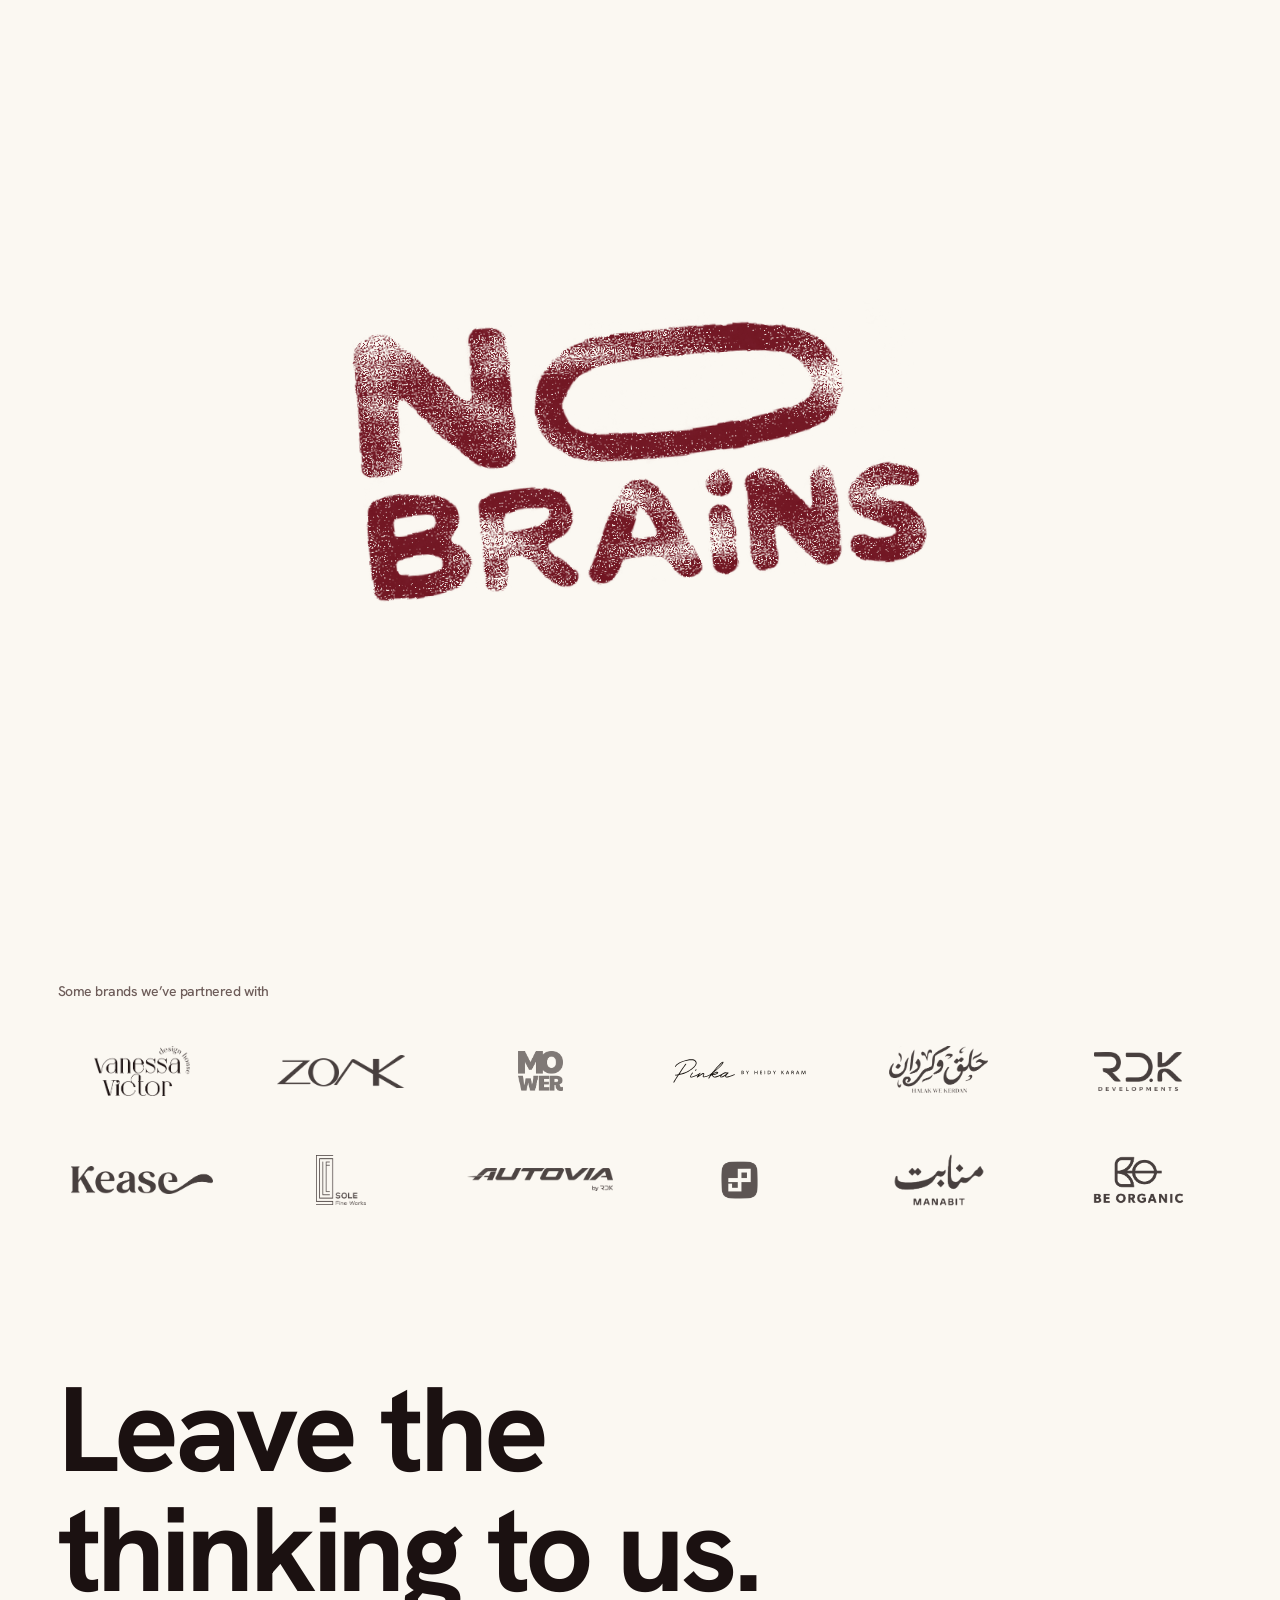
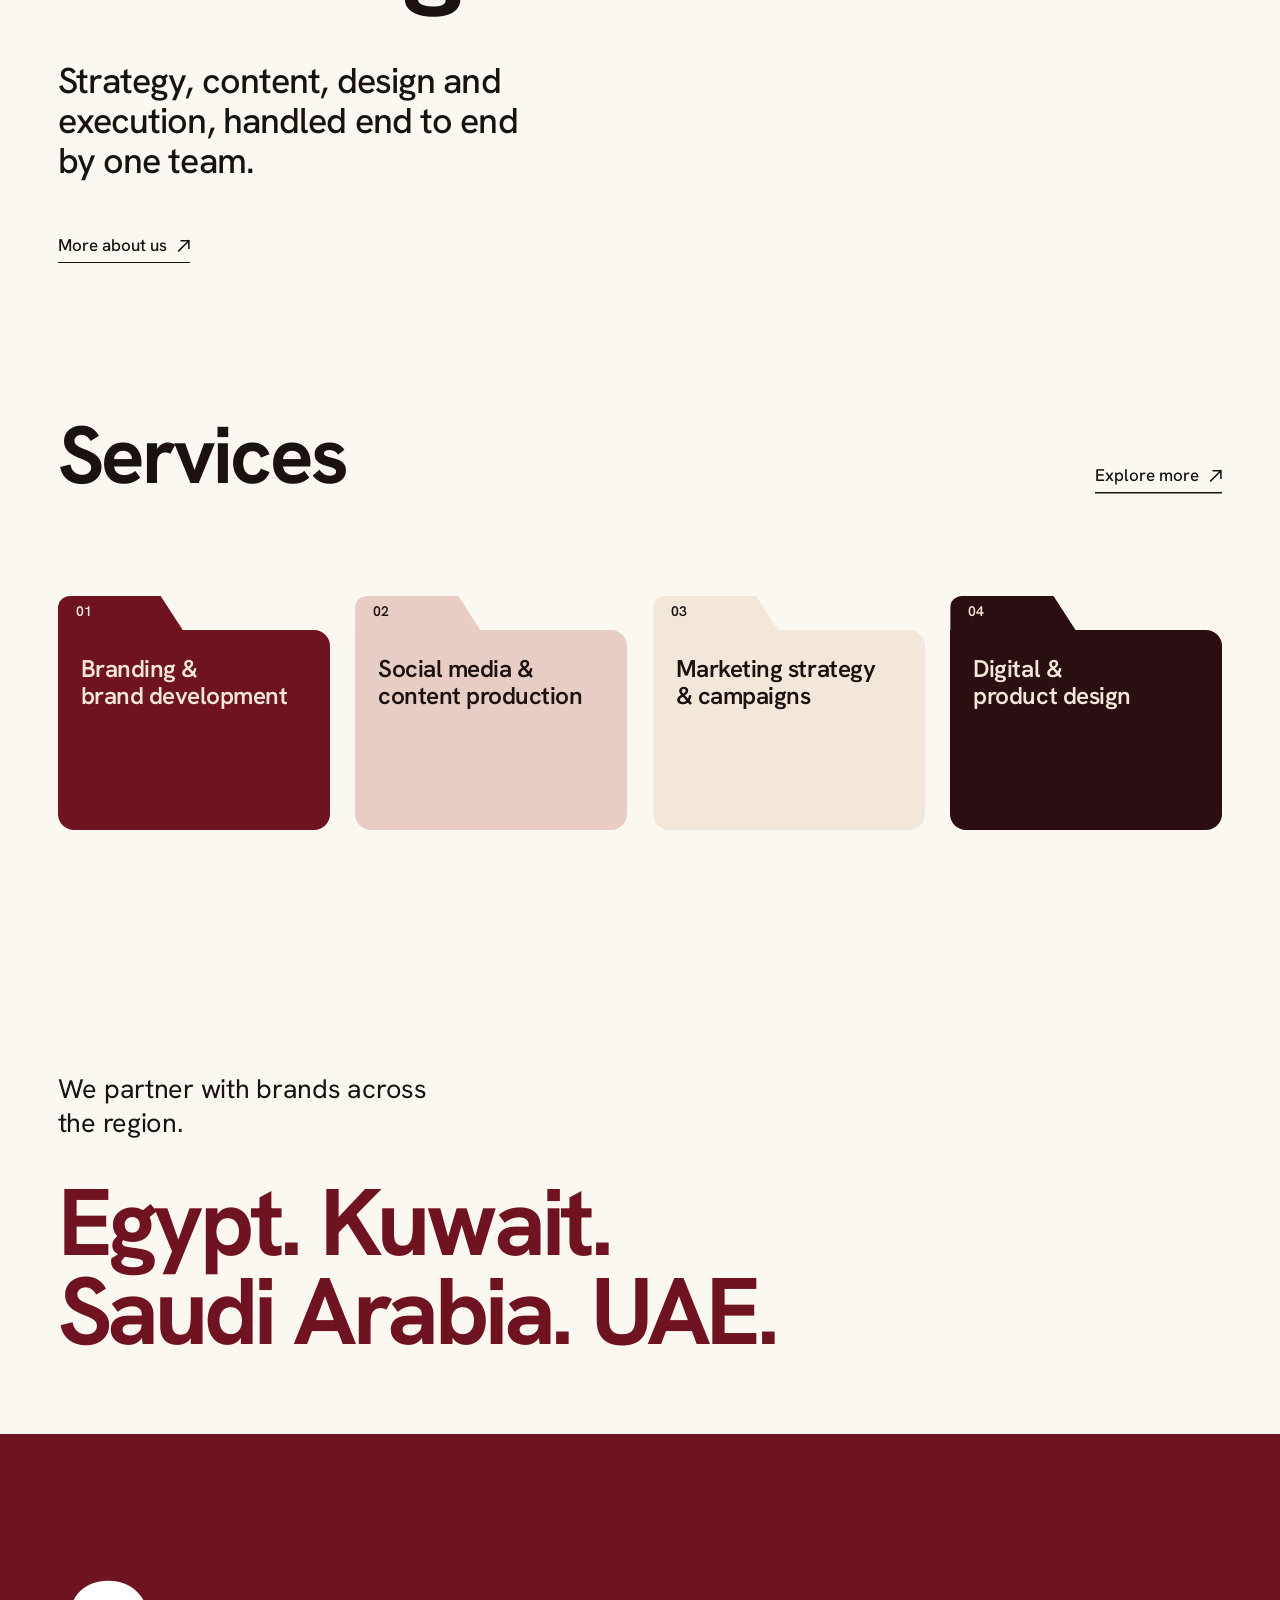
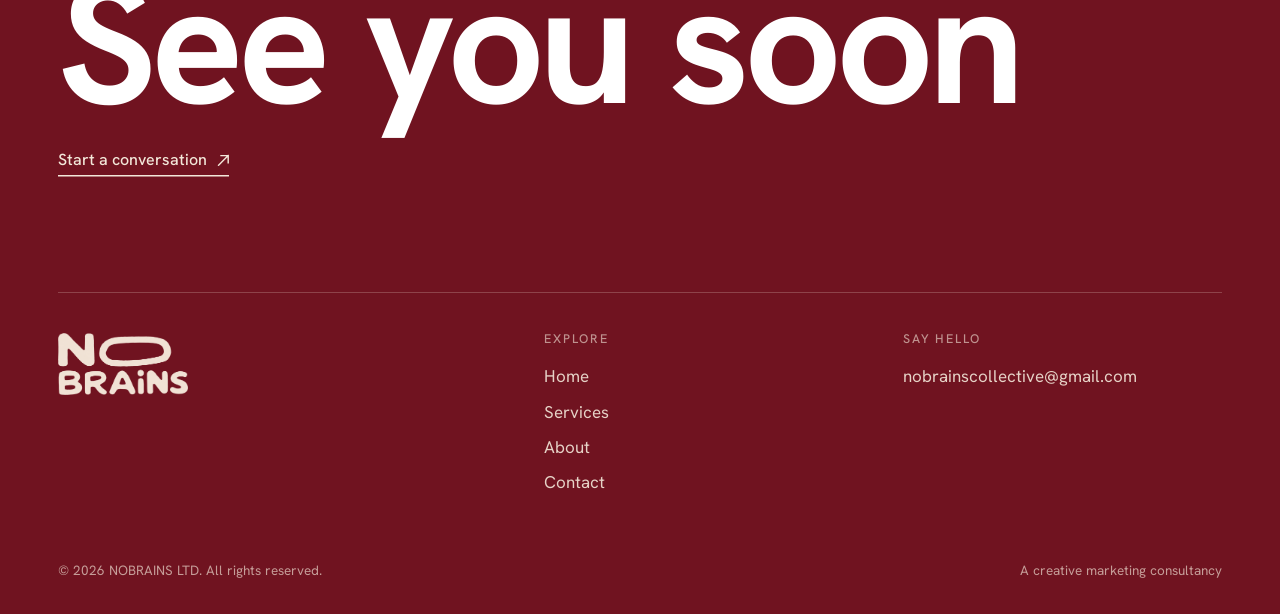
==== commit ed7b379b: "Hero lockups, contact service cards, About manifesto layout - Home: two lockups ("Good ideas." / "No" ====
--- a/index.html
+++ b/index.html
@@ -3,7 +3,7 @@
 <head>
 <meta charset="utf-8">
 <meta name="viewport" content="width=device-width, initial-scale=1, viewport-fit=cover">
-<title>NOBRAINS — You think it. We’ll take it from here.</title>
+<title>NOBRAINS | Leave the thinking to us</title>
 <meta name="description" content="NOBRAINS is an independent creative and marketing agency. Strategy, design, content and production under one roof.">
 <meta name="theme-color" content="#fbf8f2">
 <link rel="icon" href="assets/favicon-32.png" sizes="32x32">
@@ -68,12 +68,11 @@
   <!-- Hero -->
   <section class="hero">
     <div class="wrap">
-      <h1 class="t-hero" aria-label="You think it. We’ll take it from here.">
-        <span class="ln">You think it.</span>
-        <span class="ln"><em>We’ll take it from here.</em></span>
+      <h1 class="lockups">
+        <span class="lockup"><span class="lockup__big lockup__big--ink">Good ideas.</span><span class="lockup__small">You think it. We’ll take it from here.</span></span>
+        <span class="lockup"><span class="lockup__big lockup__big--red">No brains.</span><span class="lockup__small">Leave the thinking to us.</span></span>
       </h1>
       <div class="hero__row">
-        <p class="t-body-l">You don’t need your brains. We do the thinking, the managing and the making.</p>
         <div class="hero__ctas">
           <a class="link link--arrow" href="contact.html">Start a project<svg class="arr" viewBox="0 0 16 16" aria-hidden="true" focusable="false"><path d="M2 14L14 2M5 2H14V11" pathLength="1" fill="none" stroke="currentColor" stroke-width="1.8" stroke-linecap="square" stroke-miterlimit="10"/></svg></a>
           <!-- portfolio hidden for now: <a class="link" href="work.html">See our work</a> -->
--- a/assets/css/style.css
+++ b/assets/css/style.css
@@ -1,7 +1,6 @@
 /* the logo's O as vector masks (sharp at any size or screen density) */
 :root {
   --o-solid: url("data:image/svg+xml,%3Csvg xmlns='http://www.w3.org/2000/svg' viewBox='0 0 395 172' preserveAspectRatio='none'%3E%3Cpath d='M180.0 6.0Q179.0 6.0 174.5 6.5Q170.0 7.0 165.5 7.0Q161.0 7.0 156.5 7.0Q152.0 7.0 147.5 7.0Q143.0 7.0 138.5 7.5Q134.0 8.0 129.5 8.0Q125.0 8.0 120.5 8.0Q116.0 8.0 111.5 8.5Q107.0 9.0 102.5 9.5Q98.0 10.0 93.5 10.5Q89.0 11.0 84.5 12.0Q80.0 13.0 75.5 14.5Q71.0 16.0 66.5 17.5Q62.0 19.0 57.5 21.0Q53.0 23.0 48.5 25.5Q44.0 28.0 39.5 31.0Q35.0 34.0 30.5 38.5Q26.0 43.0 22.5 47.5Q19.0 52.0 16.5 56.5Q14.0 61.0 12.5 65.5Q11.0 70.0 10.0 74.5Q9.0 79.0 8.0 83.5Q7.0 88.0 7.0 92.5Q7.0 97.0 7.0 101.5Q7.0 106.0 8.5 110.5Q10.0 115.0 12.0 119.5Q14.0 124.0 17.0 128.5Q20.0 133.0 24.5 137.5Q29.0 142.0 33.5 145.5Q38.0 149.0 42.5 151.5Q47.0 154.0 51.5 156.0Q56.0 158.0 60.5 159.0Q65.0 160.0 69.5 161.0Q74.0 162.0 78.5 162.5Q83.0 163.0 87.5 163.5Q92.0 164.0 96.5 164.0Q101.0 164.0 105.5 164.0Q110.0 164.0 114.5 164.0Q119.0 164.0 123.5 164.0Q128.0 164.0 132.5 164.0Q137.0 164.0 141.5 164.0Q146.0 164.0 150.5 164.0Q155.0 164.0 159.5 164.0Q164.0 164.0 168.5 163.5Q173.0 163.0 177.5 163.0Q182.0 163.0 186.5 163.0Q191.0 163.0 195.5 162.5Q200.0 162.0 204.5 161.5Q209.0 161.0 213.5 161.0Q218.0 161.0 222.5 160.5Q227.0 160.0 231.5 159.5Q236.0 159.0 240.5 158.5Q245.0 158.0 249.5 157.5Q254.0 157.0 258.5 156.5Q263.0 156.0 267.5 155.5Q272.0 155.0 276.5 154.0Q281.0 153.0 285.5 152.5Q290.0 152.0 294.5 151.5Q299.0 151.0 303.5 150.0Q308.0 149.0 312.5 148.0Q317.0 147.0 321.5 146.0Q326.0 145.0 330.5 144.0Q335.0 143.0 339.5 142.0Q344.0 141.0 348.5 139.5Q353.0 138.0 357.5 136.0Q362.0 134.0 366.5 131.0Q371.0 128.0 374.0 123.5Q377.0 119.0 379.5 114.5Q382.0 110.0 383.5 105.5Q385.0 101.0 386.0 96.5Q387.0 92.0 387.0 87.5Q387.0 83.0 386.5 78.5Q386.0 74.0 385.0 69.5Q384.0 65.0 382.5 60.5Q381.0 56.0 378.5 51.5Q376.0 47.0 373.0 42.5Q370.0 38.0 365.5 34.0Q361.0 30.0 356.5 26.5Q352.0 23.0 347.5 21.0Q343.0 19.0 338.5 18.0Q334.0 17.0 329.5 16.0Q325.0 15.0 320.5 13.5Q316.0 12.0 311.5 11.5Q307.0 11.0 302.5 10.0Q298.0 9.0 293.5 8.5Q289.0 8.0 284.5 7.5Q280.0 7.0 275.5 7.0Q271.0 7.0 266.5 6.5Q262.0 6.0 257.5 6.0Q253.0 6.0 248.5 6.0Q244.0 6.0 239.5 6.0Q235.0 6.0 230.5 6.0Q226.0 6.0 221.5 6.0Q217.0 6.0 212.5 6.0Q208.0 6.0 203.5 6.5Q199.0 7.0 194.5 7.0Q190.0 7.0 185.5 6.5Q181.0 6.0 180.0 6.0Z' fill='black'/%3E%3C/svg%3E");
-  --o-line: url("data:image/svg+xml,%3Csvg xmlns='http://www.w3.org/2000/svg' viewBox='0 0 395 172' preserveAspectRatio='none'%3E%3Cpath d='M180.0 6.0Q179.0 6.0 174.5 6.5Q170.0 7.0 165.5 7.0Q161.0 7.0 156.5 7.0Q152.0 7.0 147.5 7.0Q143.0 7.0 138.5 7.5Q134.0 8.0 129.5 8.0Q125.0 8.0 120.5 8.0Q116.0 8.0 111.5 8.5Q107.0 9.0 102.5 9.5Q98.0 10.0 93.5 10.5Q89.0 11.0 84.5 12.0Q80.0 13.0 75.5 14.5Q71.0 16.0 66.5 17.5Q62.0 19.0 57.5 21.0Q53.0 23.0 48.5 25.5Q44.0 28.0 39.5 31.0Q35.0 34.0 30.5 38.5Q26.0 43.0 22.5 47.5Q19.0 52.0 16.5 56.5Q14.0 61.0 12.5 65.5Q11.0 70.0 10.0 74.5Q9.0 79.0 8.0 83.5Q7.0 88.0 7.0 92.5Q7.0 97.0 7.0 101.5Q7.0 106.0 8.5 110.5Q10.0 115.0 12.0 119.5Q14.0 124.0 17.0 128.5Q20.0 133.0 24.5 137.5Q29.0 142.0 33.5 145.5Q38.0 149.0 42.5 151.5Q47.0 154.0 51.5 156.0Q56.0 158.0 60.5 159.0Q65.0 160.0 69.5 161.0Q74.0 162.0 78.5 162.5Q83.0 163.0 87.5 163.5Q92.0 164.0 96.5 164.0Q101.0 164.0 105.5 164.0Q110.0 164.0 114.5 164.0Q119.0 164.0 123.5 164.0Q128.0 164.0 132.5 164.0Q137.0 164.0 141.5 164.0Q146.0 164.0 150.5 164.0Q155.0 164.0 159.5 164.0Q164.0 164.0 168.5 163.5Q173.0 163.0 177.5 163.0Q182.0 163.0 186.5 163.0Q191.0 163.0 195.5 162.5Q200.0 162.0 204.5 161.5Q209.0 161.0 213.5 161.0Q218.0 161.0 222.5 160.5Q227.0 160.0 231.5 159.5Q236.0 159.0 240.5 158.5Q245.0 158.0 249.5 157.5Q254.0 157.0 258.5 156.5Q263.0 156.0 267.5 155.5Q272.0 155.0 276.5 154.0Q281.0 153.0 285.5 152.5Q290.0 152.0 294.5 151.5Q299.0 151.0 303.5 150.0Q308.0 149.0 312.5 148.0Q317.0 147.0 321.5 146.0Q326.0 145.0 330.5 144.0Q335.0 143.0 339.5 142.0Q344.0 141.0 348.5 139.5Q353.0 138.0 357.5 136.0Q362.0 134.0 366.5 131.0Q371.0 128.0 374.0 123.5Q377.0 119.0 379.5 114.5Q382.0 110.0 383.5 105.5Q385.0 101.0 386.0 96.5Q387.0 92.0 387.0 87.5Q387.0 83.0 386.5 78.5Q386.0 74.0 385.0 69.5Q384.0 65.0 382.5 60.5Q381.0 56.0 378.5 51.5Q376.0 47.0 373.0 42.5Q370.0 38.0 365.5 34.0Q361.0 30.0 356.5 26.5Q352.0 23.0 347.5 21.0Q343.0 19.0 338.5 18.0Q334.0 17.0 329.5 16.0Q325.0 15.0 320.5 13.5Q316.0 12.0 311.5 11.5Q307.0 11.0 302.5 10.0Q298.0 9.0 293.5 8.5Q289.0 8.0 284.5 7.5Q280.0 7.0 275.5 7.0Q271.0 7.0 266.5 6.5Q262.0 6.0 257.5 6.0Q253.0 6.0 248.5 6.0Q244.0 6.0 239.5 6.0Q235.0 6.0 230.5 6.0Q226.0 6.0 221.5 6.0Q217.0 6.0 212.5 6.0Q208.0 6.0 203.5 6.5Q199.0 7.0 194.5 7.0Q190.0 7.0 185.5 6.5Q181.0 6.0 180.0 6.0Z' fill='none' stroke='black' stroke-width='1.6' vector-effect='non-scaling-stroke'/%3E%3C/svg%3E");
 }
 
 /* ==========================================================================
@@ -69,7 +68,6 @@
   line-height: .95;
 }
 
-.t-hero { font-family: var(--f-brand); font-size: clamp(40px, 7vw, 120px); line-height: .9; }
 .t-xl   { font-size: clamp(42px, 6.8vw, 112px); }
 .t-l    { font-size: clamp(38px, 6.3vw, 106px); }
 .t-m    { font-size: clamp(30px, 3.6vw, 56px); line-height: 1; }
@@ -170,15 +168,12 @@
 
 .hero { min-height: 100svh; display: flex; flex-direction: column; justify-content: flex-end; padding: 140px 0 40px; }
 .hero .eyebrow { color: var(--red); margin-bottom: clamp(28px, 4vw, 48px); }
-.hero h1 { color: var(--ink); }
-.hero h1 em { color: var(--red); }
 
 h1 em, h2 em { font-style: normal; color: var(--red); }
 .bg-red h2 em, .bg-ink h2 em { color: var(--blush); }
 .menu-open .site-header { background: transparent; box-shadow: none; backdrop-filter: none; }
 
-.hero__row { display: grid; grid-template-columns: 1fr auto; gap: 40px; align-items: end; margin-top: clamp(40px, 6vw, 80px); }
-.hero__row p { max-width: 38ch; font-size: clamp(20px, 1.8vw, 26px); }
+.hero__row { display: flex; justify-content: flex-end; margin-top: clamp(40px, 6vw, 80px); }
 .hero__ctas { display: flex; gap: 22px; align-items: center; flex-wrap: wrap; }
 .hero__strip { display: flex; flex-wrap: wrap; gap: 12px 40px; margin-top: clamp(48px, 7vw, 96px); padding-top: 22px; border-top: 1px solid var(--line); font-size: 14px; color: var(--muted); }
 .hero__strip li { display: flex; gap: 10px; }
@@ -349,12 +344,6 @@
 .principle h3 { font-size: clamp(26px, 2.5vw, 38px); margin-bottom: 14px; }
 .principle p { opacity: .82; max-width: 44ch; }
 
-.process { display: grid; grid-template-columns: repeat(4, 1fr); gap: 0; }
-.process li { padding: 32px clamp(16px, 2vw, 32px) 8px 0; }
-.process li + li { padding-left: clamp(16px, 2vw, 32px); border-left: 1px solid var(--line); }
-.process .num { display: block; font-size: 14px; font-weight: 500; color: var(--muted); margin-bottom: 18px; }
-.process h3 { font-size: 26px; letter-spacing: -.025em; margin-bottom: 12px; }
-.process p { color: var(--muted); font-size: 16px; }
 
 .team { display: grid; grid-template-columns: repeat(4, 1fr); gap: clamp(16px, 2vw, 32px); }
 .team .card__media { aspect-ratio: 3 / 4; }
@@ -502,23 +491,8 @@
 .err { font-size: 13.5px; color: var(--red-2); min-height: 1em; }
 fieldset { border: 0; }
 fieldset legend { margin-bottom: 14px; }
-.checks { display: flex; flex-wrap: wrap; gap: 8px; }
 /* the four stage pills sit on one line wherever there is room for them */
 .page-hero__row .meta-row { grid-column: 1 / -1; }
-@media (min-width: 1100px) {
-  .checks { flex-wrap: nowrap; }
-  .checks span { white-space: nowrap; padding: 11px 22px; font-size: 14px; }
-}
-.checks label { position: relative; cursor: pointer; }
-.checks input { position: absolute; opacity: 0; inset: 0; cursor: pointer; }
-.checks span { position: relative; isolation: isolate; display: inline-flex; align-items: center; gap: 8px; padding: 12px 28px; font-size: 15px; }
-.checks span::before { content: ""; position: absolute; inset: 0; z-index: -1; background: rgba(27, 17, 17, .34);
-  -webkit-mask: var(--o-line) center / 100% 100% no-repeat; mask: var(--o-line) center / 100% 100% no-repeat; }
-.checks span i { font-style: normal; font-weight: 500; color: var(--red); }
-.checks input:checked + span { color: var(--cream); }
-.checks input:checked + span::before { background: var(--red); -webkit-mask-image: var(--o-solid); mask-image: var(--o-solid); }
-.checks input:checked + span i { color: var(--blush); }
-.checks input:focus-visible + span { outline: 2px solid var(--red-2); outline-offset: 3px; }
 .form-foot { display: flex; align-items: center; gap: 24px; flex-wrap: wrap; }
 .form-status { font-size: 15px; }
 .form-status.ok { color: var(--red); }
@@ -581,9 +555,6 @@
 
 @media (max-width: 1080px) {
   .team { grid-template-columns: repeat(2, 1fr); }
-  .process { grid-template-columns: 1fr 1fr; }
-  .process li:nth-child(3) { padding-left: 0; border-left: 0; }
-  .process li:nth-child(n+3) { border-top: 1px solid var(--line); }
 }
 
 @media (max-width: 860px) {
@@ -614,9 +585,7 @@
 }
 
 @media (max-width: 560px) {
-  .team, .process { grid-template-columns: 1fr; }
-  .process li + li { padding-left: 0; border-left: 0; border-top: 1px solid var(--line); }
-  .cs-gallery--2 { grid-template-columns: 1fr; }
+  .team, .cs-gallery--2 { grid-template-columns: 1fr; }
 }
 
 @media (prefers-reduced-motion: reduce) {
@@ -688,14 +657,11 @@
 .section--flow-bottom { padding-bottom: clamp(48px, 6vw, 96px); }
 
 /* about page: every section sits the same distance from the next (96px each side, 192px between) */
-.page-about .section { padding-block: clamp(48px, 6vw, 96px); }
-.page-about .about-photo { padding-bottom: clamp(48px, 6vw, 96px); }
 
 /* home page: every section sits the same distance from the next (same as the About page) */
 .page-home .section, .page-home .brands { padding-block: clamp(48px, 6vw, 96px); }
 .page-home .hero { padding-bottom: clamp(48px, 6vw, 96px); }
 
-.about__lead { max-width: 26ch; margin-top: clamp(28px, 3.4vw, 48px); }
 
 /* 404 page: an empty O, on purpose */
 .notfound { min-height: 100svh; display: flex; align-items: center; padding: clamp(120px, 14vw, 180px) 0 clamp(64px, 8vw, 120px); }
@@ -709,11 +675,71 @@
 /* balance the lines of big headings so a single word is never left alone */
 h1, h2, h3 { text-wrap: balance; }
 
-/* about page: intro statement */
-.page-about .about-intro { padding-top: 0; }
-.about-intro__grid { display: grid; grid-template-columns: 1fr 1fr; column-gap: clamp(32px, 6vw, 96px); row-gap: clamp(24px, 3vw, 44px); }
-.about-intro__lead { grid-column: 1 / -1; max-width: 21ch; font: 600 clamp(32px, 5.6vw, 94px)/1.02 var(--f-display); letter-spacing: -.035em; text-wrap: balance; }
-.about-intro__body { grid-column: 2; max-width: 38ch; }
 @media (max-width: 860px) {
-  .about-intro__body { grid-column: 1; }
-}
+  }
+
+/* ---------- Home hero: two lockups, a big line with a smaller one under it ---------- */
+.lockups { display: flex; flex-direction: column; gap: clamp(24px, 2.6vw, 32px); }
+.lockup { display: block; }
+.lockup__big { display: block; font-family: var(--f-brand); font-weight: 700; font-size: clamp(40px, 7vw, 120px); line-height: .92; letter-spacing: -.035em; }
+.lockup__big--ink { color: var(--ink); }
+.lockup__big--red { color: var(--red); }
+.lockup__small { display: block; margin-top: clamp(12px, 1vw, 16px); max-width: 40ch; font-size: clamp(20px, 1.8vw, 26px); font-weight: 400; line-height: 1.3; letter-spacing: 0; color: var(--ink); }
+
+/* ---------- Contact: service cards ---------- */
+.opts { display: grid; grid-template-columns: repeat(4, 1fr); gap: 12px; align-items: stretch; }
+.opt { position: relative; display: flex; cursor: pointer; }
+.opt input { position: absolute; opacity: 0; inset: 0; width: 100%; height: 100%; margin: 0; cursor: pointer; }
+.opt__box { position: relative; display: flex; flex-direction: column; gap: 2px; width: 100%; padding: 12px 14px; border: 1px solid #e4dacd; border-radius: 8px; background: transparent; transition: border-color .15s ease, background-color .15s ease, color .15s ease; }
+.opt:hover .opt__box { border-color: #cbbda9; }
+.opt__num { font-size: 11px; color: var(--muted); letter-spacing: .04em; }
+.opt__title { font-size: 15px; font-weight: 500; line-height: 1.25; transition: color .15s ease; }
+.opt__hint { margin-top: 2px; font-size: 12px; line-height: 1.4; color: var(--muted); }
+.opt__check { position: absolute; top: 10px; right: 10px; width: 12px; height: 12px; color: var(--red); opacity: 0; transition: opacity .15s ease; }
+.opt input:checked + .opt__box { border-color: var(--red); background: #f8eeea; }
+.opt input:checked + .opt__box .opt__title { color: var(--red); }
+.opt input:checked + .opt__box .opt__check { opacity: 1; }
+.opt input:focus-visible + .opt__box { outline: 2px solid var(--red-2); outline-offset: 2px; }
+@media (max-width: 1024px) { .opts { grid-template-columns: 1fr 1fr; } }
+
+/* ---------- About: one idea per screen ---------- */
+.page-about .page-hero { padding-bottom: clamp(64px, 8vw, 120px); }
+.about-hero__grid { display: grid; grid-template-columns: 1fr 1fr; column-gap: clamp(32px, 6vw, 96px); row-gap: clamp(28px, 3.4vw, 48px); }
+.about-hero__grid h1 { grid-column: 1 / -1; }
+.about-hero__p { grid-column: 2; max-width: 32ch; font: 500 clamp(20px, 2vw, 30px)/1.3 var(--f-display); letter-spacing: -.015em; }
+.page-about .beat { padding-block: clamp(64px, 9vw, 120px); }
+.statement-a, .statement-b { max-width: 24ch; font: 700 clamp(34px, 6vw, 100px)/1.02 var(--f-display); letter-spacing: -.04em; text-wrap: balance; }
+.statement-a { color: var(--ink); transition: color .6s ease-out; }
+.statement-b { margin-top: .3em; color: var(--red); }
+.js [data-reveal] .statement-a { color: #bdb2ac; }
+.js [data-reveal] .statement-b { opacity: 0; transform: translateY(18px); transition: opacity .6s ease-out .15s, transform .6s ease-out .15s; }
+.js [data-reveal].is-in .statement-a { color: var(--ink); }
+.js [data-reveal].is-in .statement-b { opacity: 1; transform: none; }
+.band { background: var(--red); color: var(--cream); }
+.band__text { max-width: 24ch; font: 600 clamp(28px, 4.6vw, 76px)/1.08 var(--f-display); letter-spacing: -.03em; text-wrap: balance; }
+.page-about .beat--process { padding-bottom: clamp(96px, 12vw, 180px); } /* a clear cream gap before the maroon footer */
+.process { display: grid; grid-template-columns: repeat(4, 1fr); gap: 0 clamp(20px, 2.4vw, 40px); }
+.process li { position: relative; padding: 32px 0 8px; }
+.process li::before { content: ""; position: absolute; top: 0; left: 0; right: 0; height: 1px; background: var(--ink); transform: scaleX(0); transform-origin: left; transition: transform .8s var(--ease-out); }
+.process li:nth-child(2)::before { transition-delay: .1s; }
+.process li:nth-child(3)::before { transition-delay: .2s; }
+.process li:nth-child(4)::before { transition-delay: .3s; }
+[data-reveal].is-in .process li::before, html:not(.js) .process li::before { transform: scaleX(1); }
+.process .num { display: block; font-size: 14px; font-weight: 500; color: var(--muted); margin-bottom: 18px; }
+.process h3 { font-size: 26px; letter-spacing: -.025em; margin-bottom: 12px; }
+.process p { color: var(--muted); font-size: 16px; }
+@media (min-width: 861px) {
+  .page-about .page-hero { min-height: 82vh; display: flex; align-items: center; }
+  .page-about .page-hero .wrap, .page-about .beat > .wrap { width: 100%; }
+  .page-about .beat { min-height: 76vh; display: flex; align-items: center; }
+}
+@media (max-width: 1080px) { .process { grid-template-columns: 1fr 1fr; row-gap: 40px; } }
+@media (max-width: 860px) { .about-hero__p { grid-column: 1; } }
+@media (max-width: 560px) { .process { grid-template-columns: 1fr; } }
+/* reduced motion: everything shows in its final state straight away */
+@media (prefers-reduced-motion: reduce) {
+  .js [data-reveal] .statement-a { color: var(--ink); transition: none; }
+  .js [data-reveal] .statement-b { opacity: 1; transform: none; transition: none; }
+  .process li::before { transform: scaleX(1); transition: none; }
+  .opt__box, .opt__title, .opt__check { transition: none; }
+}
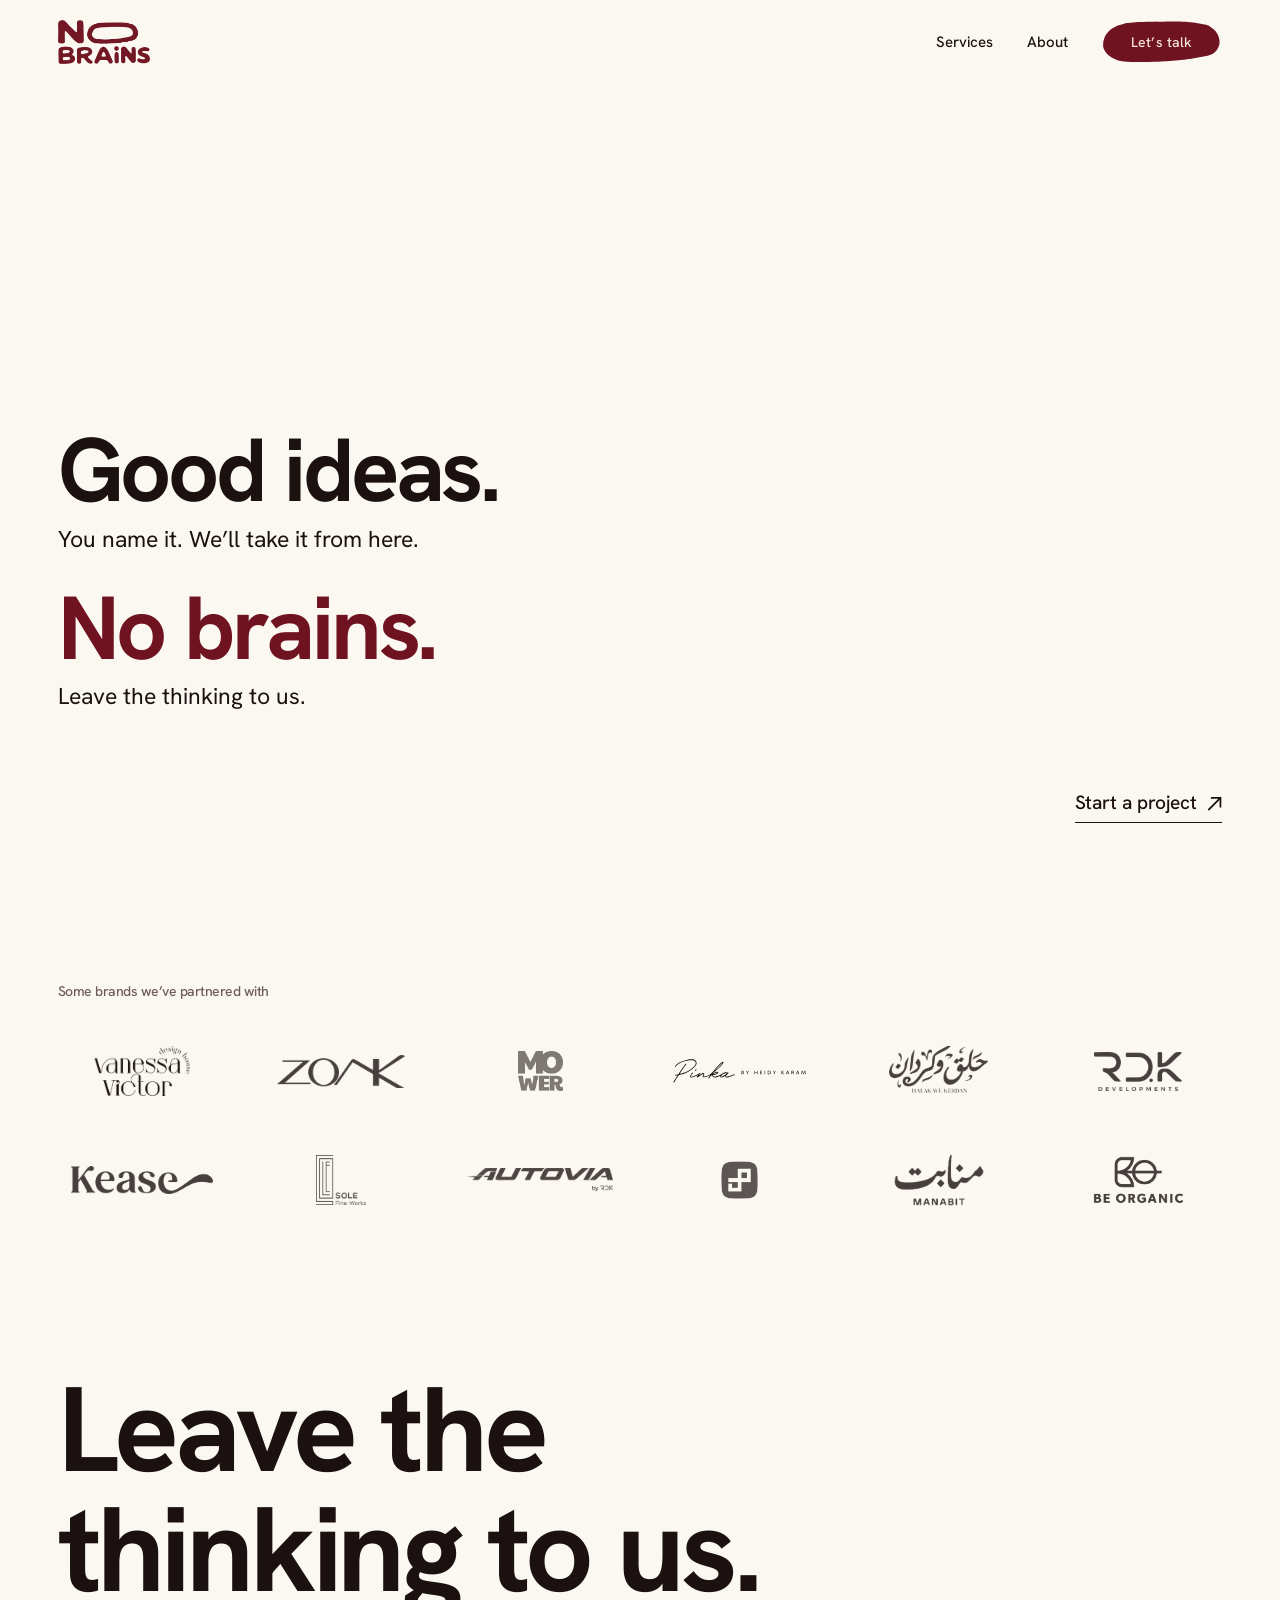
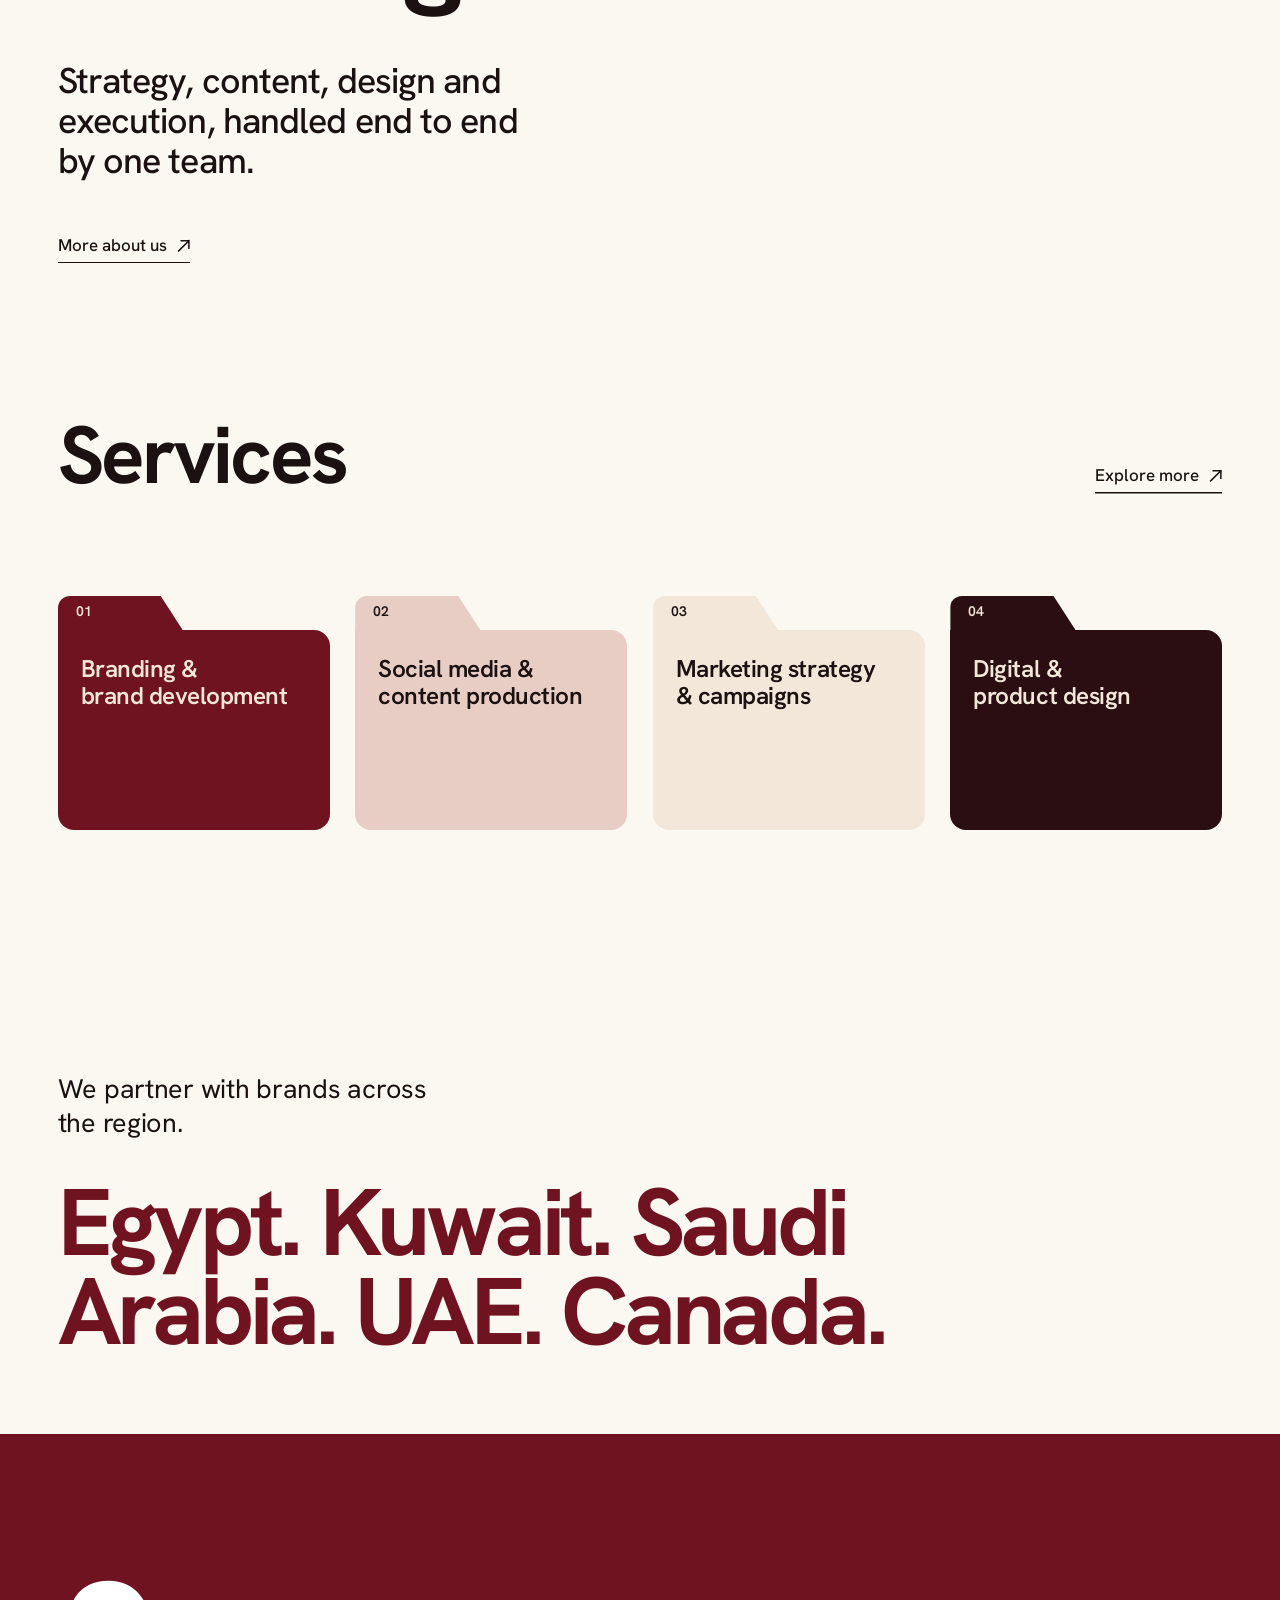
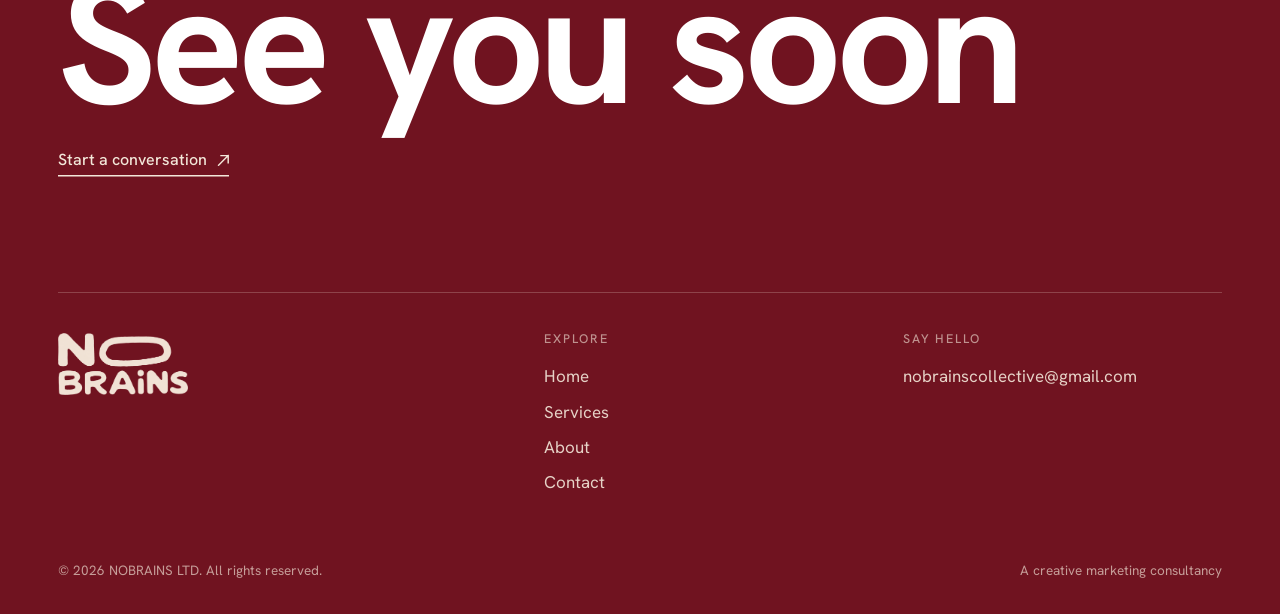
==== commit abde9e74: "Hero small line "You name it", add Canada to the countries Co-Authored-By: Claude Sonnet 5.5 <norepl" ====
--- a/index.html
+++ b/index.html
@@ -69,7 +69,7 @@
   <section class="hero">
     <div class="wrap">
       <h1 class="lockups">
-        <span class="lockup"><span class="lockup__big lockup__big--ink">Good ideas.</span><span class="lockup__small">You think it. We’ll take it from here.</span></span>
+        <span class="lockup"><span class="lockup__big lockup__big--ink">Good ideas.</span><span class="lockup__small">You name it. We’ll take it from here.</span></span>
         <span class="lockup"><span class="lockup__big lockup__big--red">No brains.</span><span class="lockup__small">Leave the thinking to us.</span></span>
       </h1>
       <div class="hero__row">
@@ -143,7 +143,7 @@
   <section class="section countries">
     <div class="wrap">
       <p class="countries__lead">We partner with brands across the region.</p>
-      <h2 class="countries__names">Egypt. Kuwait. Saudi Arabia. UAE.</h2>
+      <h2 class="countries__names">Egypt. Kuwait. Saudi Arabia. UAE. Canada.</h2>
     </div>
   </section>
 
--- a/assets/css/style.css
+++ b/assets/css/style.css
@@ -695,11 +695,9 @@
 .opt__num { font-size: 11px; color: var(--muted); letter-spacing: .04em; }
 .opt__title { font-size: 15px; font-weight: 500; line-height: 1.25; transition: color .15s ease; }
 .opt__hint { margin-top: 2px; font-size: 12px; line-height: 1.4; color: var(--muted); }
-.opt__check { position: absolute; top: 10px; right: 10px; width: 12px; height: 12px; color: var(--red); opacity: 0; transition: opacity .15s ease; }
 .opt input:checked + .opt__box { border-color: var(--red); background: #f8eeea; }
 .opt input:checked + .opt__box .opt__title { color: var(--red); }
-.opt input:checked + .opt__box .opt__check { opacity: 1; }
-.opt input:focus-visible + .opt__box { outline: 2px solid var(--red-2); outline-offset: 2px; }
+.opt input:checked + .opt__box .opt input:focus-visible + .opt__box { outline: 2px solid var(--red-2); outline-offset: 2px; }
 @media (max-width: 1024px) { .opts { grid-template-columns: 1fr 1fr; } }
 
 /* ---------- About: one idea per screen ---------- */
@@ -741,5 +739,4 @@
   .js [data-reveal] .statement-a { color: var(--ink); transition: none; }
   .js [data-reveal] .statement-b { opacity: 1; transform: none; transition: none; }
   .process li::before { transform: scaleX(1); transition: none; }
-  .opt__box, .opt__title, .opt__check { transition: none; }
-}
+  .opt__box, .opt__title, }
